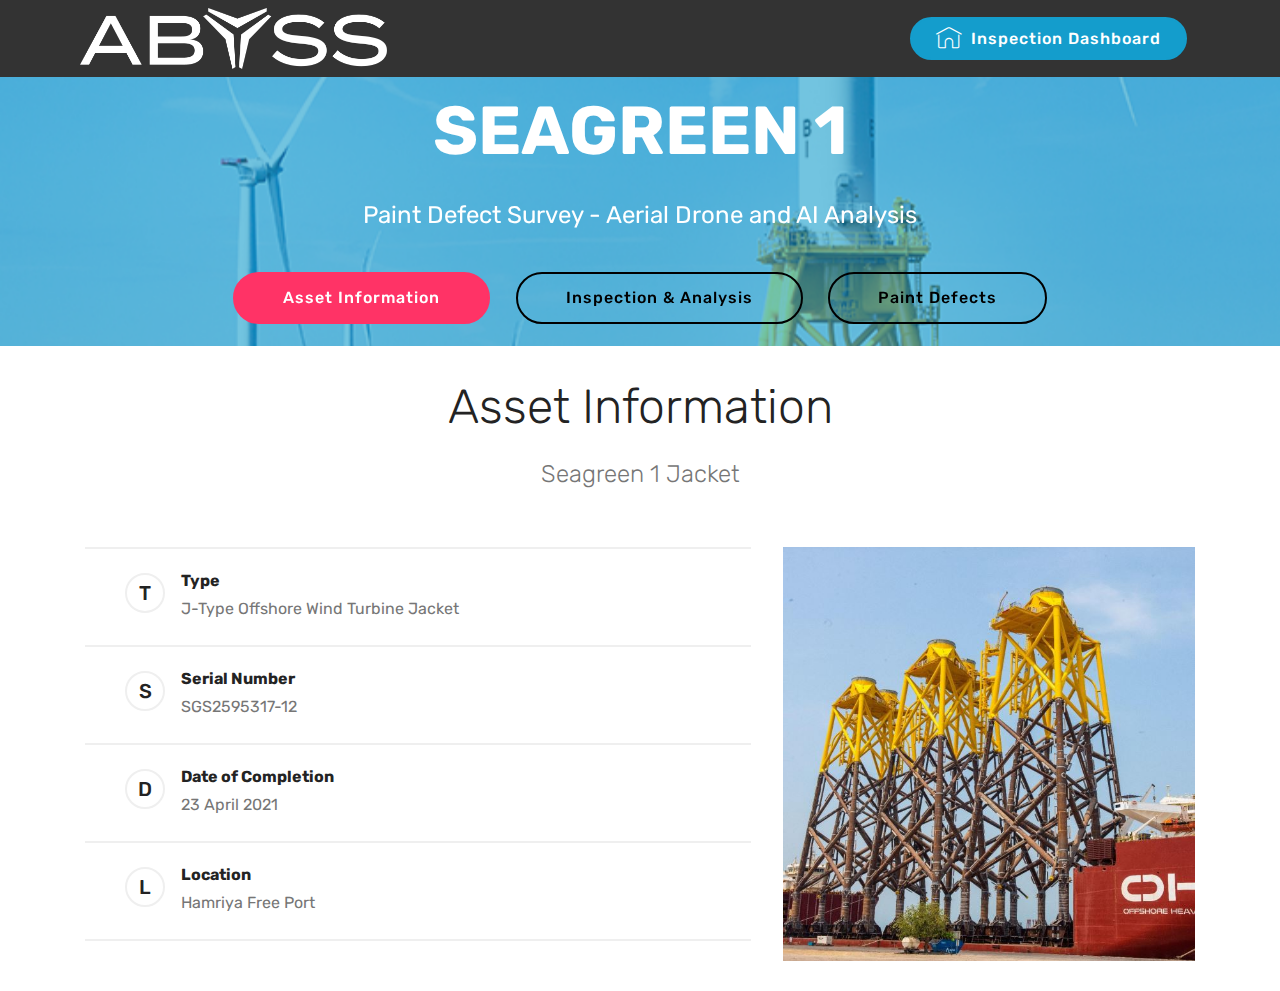
==== page1.html @ cdf5ae10 "Jacket demo v2" ====
<!DOCTYPE html>
<html  >
<head>
  <!-- Site made with Mobirise Website Builder v4.12.4, https://mobirise.com -->
  <meta charset="UTF-8">
  <meta http-equiv="X-UA-Compatible" content="IE=edge">
  <meta name="generator" content="Mobirise v4.12.4, mobirise.com">
  <meta name="viewport" content="width=device-width, initial-scale=1, minimum-scale=1">
  <link rel="shortcut icon" href="assets/images/abyss-logo-small-invert-1.png" type="image/x-icon">
  <meta name="description" content="Website Maker Description">
  
  
  <title>SEAGREEN 1 Asset Information</title>
  <link rel="stylesheet" href="assets/web/assets/mobirise-icons/mobirise-icons.css">
  <link rel="stylesheet" href="assets/bootstrap/css/bootstrap.min.css">
  <link rel="stylesheet" href="assets/bootstrap/css/bootstrap-grid.min.css">
  <link rel="stylesheet" href="assets/bootstrap/css/bootstrap-reboot.min.css">
  <link rel="stylesheet" href="assets/tether/tether.min.css">
  <link rel="stylesheet" href="assets/dropdown/css/style.css">
  <link rel="stylesheet" href="assets/theme/css/style.css">
  <link rel="preload" as="style" href="assets/mobirise/css/mbr-additional.css"><link rel="stylesheet" href="assets/mobirise/css/mbr-additional.css" type="text/css">
  
  
  
</head>
<body>
  <section class="menu cid-s5fEkF3ZSn" once="menu" id="menu1-7">

    

    <nav class="navbar navbar-expand beta-menu navbar-dropdown align-items-center navbar-fixed-top navbar-toggleable-sm">
        <button class="navbar-toggler navbar-toggler-right" type="button" data-toggle="collapse" data-target="#navbarSupportedContent" aria-controls="navbarSupportedContent" aria-expanded="false" aria-label="Toggle navigation">
            <div class="hamburger">
                <span></span>
                <span></span>
                <span></span>
                <span></span>
            </div>
        </button>
        <div class="menu-logo">
            <div class="navbar-brand">
                <span class="navbar-logo">
                    <a href="https://abysssolutions.co">
                         <img src="assets/images/abyss-logo.png" alt="Mobirise" title="" style="height: 3.8rem;">
                    </a>
                </span>
                
            </div>
        </div>
        <div class="collapse navbar-collapse" id="navbarSupportedContent">
            
            <div class="navbar-buttons mbr-section-btn"><a class="btn btn-sm btn-primary display-4" href="index.html#header10-3"><span class="mbri-home mbr-iconfont mbr-iconfont-btn"></span>
                    
                    Inspection Dashboard</a></div>
        </div>
    </nav>
</section>

<section class="engine"><a href="https://mobirise.info/n">free simple site templates</a></section><section class="header1 cid-spYKDRXJM4 mbr-parallax-background" id="header16-4z">

    

    <div class="mbr-overlay" style="opacity: 0.6; background-color: rgb(20, 157, 204);">
    </div>

    <div class="container">
        <div class="row justify-content-md-center">
            <div class="col-md-10 align-center">
                <h1 class="mbr-section-title mbr-bold pb-3 mbr-fonts-style display-1">
                    SEAGREEN 1</h1>
                
                <p class="mbr-text pb-3 mbr-fonts-style display-5">Paint Defect Survey - Aerial Drone and AI Analysis</p>
                <div class="mbr-section-btn"><a class="btn btn-md btn-secondary display-4" href="page1.html">Asset Information</a> <a class="btn btn-md btn-black-outline display-4" href="page2.html">Inspection &amp; Analysis</a> <a class="btn btn-md btn-black-outline display-4" href="page3.html">Paint Defects</a></div>
            </div>
        </div>
    </div>

</section>

<section class="counters4 counters cid-spYkQOEZVC" id="counters4-4p">

    

    

    <div class="container pt-4 mt-2">
        <h2 class="mbr-section-title pb-3 align-center mbr-fonts-style display-2">Asset Information</h2>
        <h3 class="mbr-section-subtitle pb-5 align-center mbr-fonts-style display-5">
            Seagreen 1 Jacket</h3>
        <div class="media-container-row">
            <div class="media-block m-auto" style="width: 40%;">
                <div class="mbr-figure">
                    <img src="assets/images/lamprell114.600070562e643.png" alt="" title="">
                </div>
            </div>
            <div class="cards-block">
                <div class="cards-container">
                    <div class="card px-3 align-left col-12">
                        <div class="panel-item p-4 d-flex align-items-start">
                            <div class="card-img pr-3">
                                <h3 class="img-text d-flex align-items-center justify-content-center">T</h3>
                            </div>
                            <div class="card-text">
                                <h4 class="mbr-content-title mbr-bold mbr-fonts-style display-7">Type</h4>
                                <p class="mbr-content-text mbr-fonts-style display-7">J-Type Offshore Wind Turbine Jacket</p>
                            </div>
                        </div>
                    </div>
                    <div class="card px-3 align-left col-12">
                        <div class="panel-item p-4 d-flex align-items-start">
                            <div class="card-img pr-3">
                                <h3 class="img-text d-flex align-items-center justify-content-center">
                                    S
                                </h3>
                            </div>
                            <div class="card-text">
                                <h4 class="mbr-content-title mbr-bold mbr-fonts-style display-7">Serial Number</h4>
                                <p class="mbr-content-text mbr-fonts-style display-7">
                                    SGS2595317-12</p>
                            </div>
                        </div>
                    </div>
                    <div class="card px-3 align-left col-12">
                        <div class="panel-item p-4 d-flex align-items-start">
                            <div class="card-img pr-3">
                                <h3 class="img-text d-flex align-items-center justify-content-center">
                                    D
                                </h3>
                            </div>
                            <div class="card-text">
                                <h4 class="mbr-content-title mbr-bold mbr-fonts-style display-7">Date of Completion</h4>
                                <p class="mbr-content-text mbr-fonts-style display-7">23 April 2021</p>
                            </div>
                        </div>
                    </div>
                    <div class="card px-3 align-left col-12">
                        <div class="panel-item p-4 d-flex align-items-start">
                            <div class="card-img pr-3">
                                <h3 class="img-text d-flex align-items-center justify-content-center">L</h3>
                            </div>
                            <div class="card-texts">
                                <h4 class="mbr-content-title mbr-bold mbr-fonts-style display-7">
                                    Location</h4>
                                <p class="mbr-content-text mbr-fonts-style display-7">
                                        Hamriya Free Port</p>
                            </div>
                        </div>
                    </div>
                </div>
            </div>
        </div>
    </div>
</section>


  <script src="assets/web/assets/jquery/jquery.min.js"></script>
  <script src="assets/popper/popper.min.js"></script>
  <script src="assets/bootstrap/js/bootstrap.min.js"></script>
  <script src="assets/tether/tether.min.js"></script>
  <script src="assets/dropdown/js/nav-dropdown.js"></script>
  <script src="assets/dropdown/js/navbar-dropdown.js"></script>
  <script src="assets/touchswipe/jquery.touch-swipe.min.js"></script>
  <script src="assets/parallax/jarallax.min.js"></script>
  <script src="assets/viewportchecker/jquery.viewportchecker.js"></script>
  <script src="assets/smoothscroll/smooth-scroll.js"></script>
  <script src="assets/theme/js/script.js"></script>
  
  
</body>
</html>
---- assets/web/assets/mobirise-icons/mobirise-icons.css ----
@font-face {
  font-family: 'MobiriseIcons';
  src:  url('mobirise-icons.eot?spat4u');
  src:  url('mobirise-icons.eot?spat4u#iefix') format('embedded-opentype'),
    url('mobirise-icons.ttf?spat4u') format('truetype'),
    url('mobirise-icons.woff?spat4u') format('woff'),
    url('mobirise-icons.svg?spat4u#MobiriseIcons') format('svg');
  font-weight: normal;
  font-style: normal;
  font-display: swap;
}

[class^="mbri-"], [class*=" mbri-"] {
  /* use !important to prevent issues with browser extensions that change fonts */
  font-family: MobiriseIcons !important;
  speak: none;
  font-style: normal;
  font-weight: normal;
  font-variant: normal;
  text-transform: none;
  line-height: 1;

  /* Better Font Rendering =========== */
  -webkit-font-smoothing: antialiased;
  -moz-osx-font-smoothing: grayscale;
}

.mbri-add-submenu:before {
  content: "\e900";
}
.mbri-alert:before {
  content: "\e901";
}
.mbri-align-center:before {
  content: "\e902";
}
.mbri-align-justify:before {
  content: "\e903";
}
.mbri-align-left:before {
  content: "\e904";
}
.mbri-align-right:before {
  content: "\e905";
}
.mbri-android:before {
  content: "\e906";
}
.mbri-apple:before {
  content: "\e907";
}
.mbri-arrow-down:before {
  content: "\e908";
}
.mbri-arrow-next:before {
  content: "\e909";
}
.mbri-arrow-prev:before {
  content: "\e90a";
}
.mbri-arrow-up:before {
  content: "\e90b";
}
.mbri-bold:before {
  content: "\e90c";
}
.mbri-bookmark:before {
  content: "\e90d";
}
.mbri-bootstrap:before {
  content: "\e90e";
}
.mbri-briefcase:before {
  content: "\e90f";
}
.mbri-browse:before {
  content: "\e910";
}
.mbri-bulleted-list:before {
  content: "\e911";
}
.mbri-calendar:before {
  content: "\e912";
}
.mbri-camera:before {
  content: "\e913";
}
.mbri-cart-add:before {
  content: "\e914";
}
.mbri-cart-full:before {
  content: "\e915";
}
.mbri-cash:before {
  content: "\e916";
}
.mbri-change-style:before {
  content: "\e917";
}
.mbri-chat:before {
  content: "\e918";
}
.mbri-clock:before {
  content: "\e919";
}
.mbri-close:before {
  content: "\e91a";
}
.mbri-cloud:before {
  content: "\e91b";
}
.mbri-code:before {
  content: "\e91c";
}
.mbri-contact-form:before {
  content: "\e91d";
}
.mbri-credit-card:before {
  content: "\e91e";
}
.mbri-cursor-click:before {
  content: "\e91f";
}
.mbri-cust-feedback:before {
  content: "\e920";
}
.mbri-database:before {
  content: "\e921";
}
.mbri-delivery:before {
  content: "\e922";
}
.mbri-desktop:before {
  content: "\e923";
}
.mbri-devices:before {
  content: "\e924";
}
.mbri-down:before {
  content: "\e925";
}
.mbri-download:before {
  content: "\e989";
}
.mbri-drag-n-drop:before {
  content: "\e927";
}
.mbri-drag-n-drop2:before {
  content: "\e928";
}
.mbri-edit:before {
  content: "\e929";
}
.mbri-edit2:before {
  content: "\e92a";
}
.mbri-error:before {
  content: "\e92b";
}
.mbri-extension:before {
  content: "\e92c";
}
.mbri-features:before {
  content: "\e92d";
}
.mbri-file:before {
  content: "\e92e";
}
.mbri-flag:before {
  content: "\e92f";
}
.mbri-folder:before {
  content: "\e930";
}
.mbri-gift:before {
  content: "\e931";
}
.mbri-github:before {
  content: "\e932";
}
.mbri-globe:before {
  content: "\e933";
}
.mbri-globe-2:before {
  content: "\e934";
}
.mbri-growing-chart:before {
  content: "\e935";
}
.mbri-hearth:before {
  content: "\e936";
}
.mbri-help:before {
  content: "\e937";
}
.mbri-home:before {
  content: "\e938";
}
.mbri-hot-cup:before {
  content: "\e939";
}
.mbri-idea:before {
  content: "\e93a";
}
.mbri-image-gallery:before {
  content: "\e93b";
}
.mbri-image-slider:before {
  content: "\e93c";
}
.mbri-info:before {
  content: "\e93d";
}
.mbri-italic:before {
  content: "\e93e";
}
.mbri-key:before {
  content: "\e93f";
}
.mbri-laptop:before {
  content: "\e940";
}
.mbri-layers:before {
  content: "\e941";
}
.mbri-left-right:before {
  content: "\e942";
}
.mbri-left:before {
  content: "\e943";
}
.mbri-letter:before {
  content: "\e944";
}
.mbri-like:before {
  content: "\e945";
}
.mbri-link:before {
  content: "\e946";
}
.mbri-lock:before {
  content: "\e947";
}
.mbri-login:before {
  content: "\e948";
}
.mbri-logout:before {
  content: "\e949";
}
.mbri-magic-stick:before {
  content: "\e94a";
}
.mbri-map-pin:before {
  content: "\e94b";
}
.mbri-menu:before {
  content: "\e94c";
}
.mbri-mobile:before {
  content: "\e94d";
}
.mbri-mobile2:before {
  content: "\e94e";
}
.mbri-mobirise:before {
  content: "\e94f";
}
.mbri-more-horizontal:before {
  content: "\e950";
}
.mbri-more-vertical:before {
  content: "\e951";
}
.mbri-music:before {
  content: "\e952";
}
.mbri-new-file:before {
  content: "\e953";
}
.mbri-numbered-list:before {
  content: "\e954";
}
.mbri-opened-folder:before {
  content: "\e955";
}
.mbri-pages:before {
  content: "\e956";
}
.mbri-paper-plane:before {
  content: "\e957";
}
.mbri-paperclip:before {
  content: "\e958";
}
.mbri-photo:before {
  content: "\e959";
}
.mbri-photos:before {
  content: "\e95a";
}
.mbri-pin:before {
  content: "\e95b";
}
.mbri-play:before {
  content: "\e95c";
}
.mbri-plus:before {
  content: "\e95d";
}
.mbri-preview:before {
  content: "\e95e";
}
.mbri-print:before {
  content: "\e95f";
}
.mbri-protect:before {
  content: "\e960";
}
.mbri-question:before {
  content: "\e961";
}
.mbri-quote-left:before {
  content: "\e962";
}
.mbri-quote-right:before {
  content: "\e963";
}
.mbri-refresh:before {
  content: "\e964";
}
.mbri-responsive:before {
  content: "\e965";
}
.mbri-right:before {
  content: "\e966";
}
.mbri-rocket:before {
  content: "\e967";
}
.mbri-sad-face:before {
  content: "\e968";
}
.mbri-sale:before {
  content: "\e969";
}
.mbri-save:before {
  content: "\e96a";
}
.mbri-search:before {
  content: "\e96b";
}
.mbri-setting:before {
  content: "\e96c";
}
.mbri-setting2:before {
  content: "\e96d";
}
.mbri-setting3:before {
  content: "\e96e";
}
.mbri-share:before {
  content: "\e96f";
}
.mbri-shopping-bag:before {
  content: "\e970";
}
.mbri-shopping-basket:before {
  content: "\e971";
}
.mbri-shopping-cart:before {
  content: "\e972";
}
.mbri-sites:before {
  content: "\e973";
}
.mbri-smile-face:before {
  content: "\e974";
}
.mbri-speed:before {
  content: "\e975";
}
.mbri-star:before {
  content: "\e976";
}
.mbri-success:before {
  content: "\e977";
}
.mbri-sun:before {
  content: "\e978";
}
.mbri-sun2:before {
  content: "\e979";
}
.mbri-tablet:before {
  content: "\e97a";
}
.mbri-tablet-vertical:before {
  content: "\e97b";
}
.mbri-target:before {
  content: "\e97c";
}
.mbri-timer:before {
  content: "\e97d";
}
.mbri-to-ftp:before {
  content: "\e97e";
}
.mbri-to-local-drive:before {
  content: "\e97f";
}
.mbri-touch-swipe:before {
  content: "\e980";
}
.mbri-touch:before {
  content: "\e981";
}
.mbri-trash:before {
  content: "\e982";
}
.mbri-underline:before {
  content: "\e983";
}
.mbri-unlink:before {
  content: "\e984";
}
.mbri-unlock:before {
  content: "\e985";
}
.mbri-up-down:before {
  content: "\e986";
}
.mbri-up:before {
  content: "\e987";
}
.mbri-update:before {
  content: "\e988";
}
.mbri-upload:before {
 content: "\e926"; 
}
.mbri-user:before {
  content: "\e98a";
}
.mbri-user2:before {
  content: "\e98b";
}
.mbri-users:before {
  content: "\e98c";
}
.mbri-video:before {
  content: "\e98d";
}
.mbri-video-play:before {
  content: "\e98e";
}
.mbri-watch:before {
  content: "\e98f";
}
.mbri-website-theme:before {
  content: "\e990";
}
.mbri-wifi:before {
  content: "\e991";
}
.mbri-windows:before {
  content: "\e992";
}
.mbri-zoom-out:before {
  content: "\e993";
}
.mbri-redo:before {
  content: "\e994";
}
.mbri-undo:before {
  content: "\e995";
}
---- assets/dropdown/css/style.css ----
.navbar-dropdown {
  left: 0;
  padding: 0;
  position: absolute;
  right: 0;
  top: 0;
  transition: all 0.45s ease;
  z-index: 1030;
  background: #282828; }
  .navbar-dropdown .navbar-logo {
    margin-right: 0.8rem;
    transition: margin 0.3s ease-in-out;
    vertical-align: middle; }
    .navbar-dropdown .navbar-logo img {
      height: 3.125rem;
      transition: all 0.3s ease-in-out; }
    .navbar-dropdown .navbar-logo.mbr-iconfont {
      font-size: 3.125rem;
      line-height: 3.125rem; }
  .navbar-dropdown .navbar-caption {
    font-weight: 700;
    white-space: normal;
    vertical-align: -4px;
    line-height: 3.125rem !important; }
    .navbar-dropdown .navbar-caption, .navbar-dropdown .navbar-caption:hover {
      color: inherit;
      text-decoration: none; }
  .navbar-dropdown .mbr-iconfont + .navbar-caption {
    vertical-align: -1px; }
  .navbar-dropdown.navbar-fixed-top {
    position: fixed; }
  .navbar-dropdown .navbar-brand span {
    vertical-align: -4px; }
  .navbar-dropdown.bg-color.transparent {
    background: none; }
  .navbar-dropdown.navbar-short .navbar-brand {
    padding: 0.625rem 0; }
    .navbar-dropdown.navbar-short .navbar-brand span {
      vertical-align: -1px; }
  .navbar-dropdown.navbar-short .navbar-caption {
    line-height: 2.375rem !important;
    vertical-align: -2px; }
  .navbar-dropdown.navbar-short .navbar-logo {
    margin-right: 0.5rem; }
    .navbar-dropdown.navbar-short .navbar-logo img {
      height: 2.375rem; }
    .navbar-dropdown.navbar-short .navbar-logo.mbr-iconfont {
      font-size: 2.375rem;
      line-height: 2.375rem; }
  .navbar-dropdown.navbar-short .mbr-table-cell {
    height: 3.625rem; }
  .navbar-dropdown .navbar-close {
    left: 0.6875rem;
    position: fixed;
    top: 0.75rem;
    z-index: 1000; }
  .navbar-dropdown .hamburger-icon {
    content: "";
    display: inline-block;
    vertical-align: middle;
    width: 16px;
    -webkit-box-shadow: 0 -6px 0 1px #282828,0 0 0 1px #282828,0 6px 0 1px #282828;
    -moz-box-shadow: 0 -6px 0 1px #282828,0 0 0 1px #282828,0 6px 0 1px #282828;
    box-shadow: 0 -6px 0 1px #282828,0 0 0 1px #282828,0 6px 0 1px #282828; }

.dropdown-menu .dropdown-toggle[data-toggle="dropdown-submenu"]::after {
  border-bottom: 0.35em solid transparent;
  border-left: 0.35em solid;
  border-right: 0;
  border-top: 0.35em solid transparent;
  margin-left: 0.3rem; }

.dropdown-menu .dropdown-item:focus {
  outline: 0; }

.nav-dropdown {
  font-size: 0.75rem;
  font-weight: 500;
  height: auto !important; }
  .nav-dropdown .nav-btn {
    padding-left: 1rem; }
  .nav-dropdown .link {
    margin: .667em 1.667em;
    font-weight: 500;
    padding: 0;
    transition: color .2s ease-in-out; }
    .nav-dropdown .link.dropdown-toggle {
      margin-right: 2.583em; }
      .nav-dropdown .link.dropdown-toggle::after {
        margin-left: .25rem;
        border-top: 0.35em solid;
        border-right: 0.35em solid transparent;
        border-left: 0.35em solid transparent;
        border-bottom: 0; }
      .nav-dropdown .link.dropdown-toggle[aria-expanded="true"] {
        margin: 0;
        padding: 0.667em 3.263em  0.667em 1.667em; }
  .nav-dropdown .link::after,
  .nav-dropdown .dropdown-item::after {
    color: inherit; }
  .nav-dropdown .btn {
    font-size: 0.75rem;
    font-weight: 700;
    letter-spacing: 0;
    margin-bottom: 0;
    padding-left: 1.25rem;
    padding-right: 1.25rem; }
  .nav-dropdown .dropdown-menu {
    border-radius: 0;
    border: 0;
    left: 0;
    margin: 0;
    padding-bottom: 1.25rem;
    padding-top: 1.25rem;
    position: relative; }
  .nav-dropdown .dropdown-submenu {
    margin-left: 0.125rem;
    top: 0; }
  .nav-dropdown .dropdown-item {
    font-weight: 500;
    line-height: 2;
    padding: 0.3846em 4.615em 0.3846em 1.5385em;
    position: relative;
    transition: color .2s ease-in-out, background-color .2s ease-in-out; }
    .nav-dropdown .dropdown-item::after {
      margin-top: -0.3077em;
      position: absolute;
      right: 1.1538em;
      top: 50%; }
    .nav-dropdown .dropdown-item:focus, .nav-dropdown .dropdown-item:hover {
      background: none; }

@media (max-width: 767px) {
  .nav-dropdown.navbar-toggleable-sm {
    bottom: 0;
    display: none;
    left: 0;
    overflow-x: hidden;
    position: fixed;
    top: 0;
    transform: translateX(-100%);
    -ms-transform: translateX(-100%);
    -webkit-transform: translateX(-100%);
    width: 18.75rem;
    z-index: 999; } }
.nav-dropdown.navbar-toggleable-xl {
  bottom: 0;
  display: none;
  left: 0;
  overflow-x: hidden;
  position: fixed;
  top: 0;
  transform: translateX(-100%);
  -ms-transform: translateX(-100%);
  -webkit-transform: translateX(-100%);
  width: 18.75rem;
  z-index: 999; }

.nav-dropdown-sm {
  display: block !important;
  overflow-x: hidden;
  overflow: auto;
  padding-top: 3.875rem; }
  .nav-dropdown-sm::after {
    content: "";
    display: block;
    height: 3rem;
    width: 100%; }
  .nav-dropdown-sm.collapse.in ~ .navbar-close {
    display: block !important; }
  .nav-dropdown-sm.collapsing, .nav-dropdown-sm.collapse.in {
    transform: translateX(0);
    -ms-transform: translateX(0);
    -webkit-transform: translateX(0);
    transition: all 0.25s ease-out;
    -webkit-transition: all 0.25s ease-out;
    background: #282828; }
  .nav-dropdown-sm.collapsing[aria-expanded="false"] {
    transform: translateX(-100%);
    -ms-transform: translateX(-100%);
    -webkit-transform: translateX(-100%); }
  .nav-dropdown-sm .nav-item {
    display: block;
    margin-left: 0 !important;
    padding-left: 0; }
  .nav-dropdown-sm .link,
  .nav-dropdown-sm .dropdown-item {
    border-top: 1px dotted rgba(255, 255, 255, 0.1);
    font-size: 0.8125rem;
    line-height: 1.6;
    margin: 0 !important;
    padding: 0.875rem 2.4rem 0.875rem 1.5625rem !important;
    position: relative;
    white-space: normal; }
    .nav-dropdown-sm .link:focus, .nav-dropdown-sm .link:hover,
    .nav-dropdown-sm .dropdown-item:focus,
    .nav-dropdown-sm .dropdown-item:hover {
      background: rgba(0, 0, 0, 0.2) !important;
      color: #c0a375; }
  .nav-dropdown-sm .nav-btn {
    position: relative;
    padding: 1.5625rem 1.5625rem 0 1.5625rem; }
    .nav-dropdown-sm .nav-btn::before {
      border-top: 1px dotted rgba(255, 255, 255, 0.1);
      content: "";
      left: 0;
      position: absolute;
      top: 0;
      width: 100%; }
    .nav-dropdown-sm .nav-btn + .nav-btn {
      padding-top: 0.625rem; }
      .nav-dropdown-sm .nav-btn + .nav-btn::before {
        display: none; }
  .nav-dropdown-sm .btn {
    padding: 0.625rem 0; }
  .nav-dropdown-sm .dropdown-toggle[data-toggle="dropdown-submenu"]::after {
    margin-left: .25rem;
    border-top: 0.35em solid;
    border-right: 0.35em solid transparent;
    border-left: 0.35em solid transparent;
    border-bottom: 0; }
  .nav-dropdown-sm .dropdown-toggle[data-toggle="dropdown-submenu"][aria-expanded="true"]::after {
    border-top: 0;
    border-right: 0.35em solid transparent;
    border-left: 0.35em solid transparent;
    border-bottom: 0.35em solid; }
  .nav-dropdown-sm .dropdown-menu {
    margin: 0;
    padding: 0;
    position: relative;
    top: 0;
    left: 0;
    width: 100%;
    border: 0;
    float: none;
    border-radius: 0;
    background: none; }
  .nav-dropdown-sm .dropdown-submenu {
    left: 100%;
    margin-left: 0.125rem;
    margin-top: -1.25rem;
    top: 0; }

.navbar-toggleable-sm .nav-dropdown .dropdown-menu {
  position: absolute; }

.navbar-toggleable-sm .nav-dropdown .dropdown-submenu {
  left: 100%;
  margin-left: 0.125rem;
  margin-top: -1.25rem;
  top: 0; }

.navbar-toggleable-sm.opened .nav-dropdown .dropdown-menu {
  position: relative; }

.navbar-toggleable-sm.opened .nav-dropdown .dropdown-submenu {
  left: 0;
  margin-left: 00rem;
  margin-top: 0rem;
  top: 0; }

.is-builder .nav-dropdown.collapsing {
  transition: none !important; }

/*# sourceMappingURL=style.css.map */
---- assets/theme/css/style.css ----
/*!
 * Mobirise v4 theme (https://mobirise.com/)
 * Copyright 2017 Mobirise
 */
section {
  background-color: #eeeeee;
}

.form-control:focus {
  box-shadow: none;
}

:focus {
  outline: none;
}

body {
  font-style: normal;
  line-height: 1.5;
}

section,
.container,
.container-fluid {
  position: relative;
  word-wrap: break-word;
}

a.mbr-iconfont:hover {
  text-decoration: none;
}

.article .lead p,
.article .lead ul,
.article .lead ol,
.article .lead pre,
.article .lead blockquote {
  margin-bottom: 0;
}

ul,
ol,
pre,
blockquote {
  margin-bottom: 2.3125rem;
}

pre {
  background: #f4f4f4;
  padding: 10px 24px;
  white-space: pre-wrap;
}

.inactive {
  -webkit-user-select: none;
  -moz-user-select: none;
  -ms-user-select: none;
  user-select: none;
  pointer-events: none;
  -webkit-user-drag: none;
  user-drag: none;
}

.mbr-section__comments .row {
  justify-content: center;
  -webkit-justify-content: center;
}

a {
  font-style: normal;
  font-weight: 400;
  cursor: pointer;
}

a, a:hover {
  text-decoration: none;
}

figure {
  margin-bottom: 0;
}

body {
  color: #232323;
}

h1,
h2,
h3,
h4,
h5,
h6,
.h1,
.h2,
.h3,
.h4,
.h5,
.h6,
.display-1,
.display-2,
.display-3,
.display-4 {
  line-height: 1;
  word-break: break-word;
  word-wrap: break-word;
}

.mbr-section-title {
  font-style: normal;
  line-height: 1.2;
}

.mbr-section-subtitle {
  line-height: 1.3;
}

.mbr-text {
  font-style: normal;
  line-height: 1.6;
}

b,
strong {
  font-weight: bold;
}

blockquote {
  padding: 10px 0 10px 20px;
  position: relative;
  border-left: 2px solid;
  border-color: #ff3366;
}

input:-webkit-autofill, input:-webkit-autofill:hover, input:-webkit-autofill:focus, input:-webkit-autofill:active {
  transition-delay: 9999s;
  transition-property: background-color, color;
}

textarea[type='hidden'] {
  display: none;
}

body {
  position: relative;
}

section {
  background-position: 50% 50%;
  background-repeat: no-repeat;
  background-size: cover;
}

section .mbr-background-video,
section .mbr-background-video-preview {
  position: absolute;
  bottom: 0;
  left: 0;
  right: 0;
  top: 0;
}

.hidden {
  visibility: hidden;
}

.mbr-z-index20 {
  z-index: 20;
}

/*! Base colors */
.mbr-white {
  color: #ffffff;
}

.mbr-black {
  color: #000000;
}

.mbr-bg-white {
  background-color: #ffffff;
}

.mbr-bg-black {
  background-color: #000000;
}

/*! Text-aligns */
.align-left {
  text-align: left;
}

.align-center {
  text-align: center;
}

.align-right {
  text-align: right;
}

@media (max-width: 767px) {
  .align-left,
  .align-center,
  .align-right,
  .mbr-section-btn,
  .mbr-section-title {
    text-align: center;
  }
}

/*! Font-weight  */
.mbr-light {
  font-weight: 300;
}

.mbr-regular {
  font-weight: 400;
}

.mbr-semibold {
  font-weight: 500;
}

.mbr-bold {
  font-weight: 700;
}

/*! Media  */
.media-size-item {
  -moz-flex: 1 1 auto;
  -o-flex: 1 1 auto;
  flex: 1 1 auto;
}

.media-content {
  flex-basis: 100%;
}

.media-container-row {
  display: flex;
  flex-direction: row;
  flex-wrap: wrap;
  justify-content: center;
  align-content: center;
  align-items: start;
}

.media-container-row .media-size-item {
  width: 400px;
}

.media-container-column {
  display: flex;
  flex-direction: column;
  flex-wrap: wrap;
  justify-content: center;
  align-content: center;
  align-items: stretch;
}

.media-container-column > * {
  width: 100%;
}

@media (min-width: 992px) {
  .media-container-row {
    flex-wrap: nowrap;
  }
}

figure {
  overflow: hidden;
}

figure[mbr-media-size] {
  transition: width 0.1s;
}

.mbr-figure img,
.mbr-figure iframe {
  display: block;
  width: 100%;
}

.card {
  background-color: transparent;
  border: none;
}

.card-box {
  width: 100%;
}

.card-img {
  text-align: center;
  flex-shrink: 0;
  -webkit-flex-shrink: 0;
}

.media {
  max-width: 100%;
  margin: 0 auto;
}

.mbr-figure {
  -ms-grid-row-align: center;
  align-self: center;
}

.media-container > div {
  max-width: 100%;
}

.mbr-figure img,
.card-img img {
  width: 100%;
}

@media (max-width: 991px) {
  .media-size-item {
    width: auto !important;
  }
  .media {
    width: auto;
  }
  .mbr-figure {
    width: 100% !important;
  }
}

/*! Buttons */
.btn {
  font-weight: 500;
  border-width: 2px;
  font-style: normal;
  letter-spacing: 1px;
  margin: .4rem .8rem;
  white-space: normal;
  transition: all .3s ease-in-out;
  display: inline-flex;
  align-items: center;
  justify-content: center;
  word-break: break-word;
  -webkit-align-items: center;
  -webkit-justify-content: center;
  display: -webkit-inline-flex;
}

.btn-sm {
  font-weight: 500;
  letter-spacing: 1px;
  transition: all .3s ease-in-out;
}

.btn-md {
  font-weight: 500;
  letter-spacing: 1px;
  margin: .4rem .8rem !important;
  transition: all .3s ease-in-out;
}

.btn-lg {
  font-weight: 500;
  letter-spacing: 1px;
  margin: .4rem .8rem !important;
  transition: all .3s ease-in-out;
}

.mbr-section-btn {
  margin-left: -0.25rem;
  margin-right: -0.25rem;
  font-size: 0;
}

nav .mbr-section-btn {
  margin-left: 0rem;
  margin-right: 0rem;
}

.btn-form {
  border-radius: 0;
}

.btn-form:hover {
  cursor: pointer;
}

/*! Btn icon margin */
.btn .mbr-iconfont,
.btn.btn-sm .mbr-iconfont {
  cursor: pointer;
  margin-right: 0.5rem;
}

.btn.btn-md .mbr-iconfont,
.btn.btn-md .mbr-iconfont {
  margin-right: 0.8rem;
}

.mbr-regular {
  font-weight: 400;
}

.mbr-semibold {
  font-weight: 500;
}

.mbr-bold {
  font-weight: 700;
}

[type='submit'] {
  -webkit-appearance: none;
}

/*! Full-screen */
.mbr-fullscreen .mbr-overlay {
  min-height: 100vh;
}

.mbr-fullscreen {
  display: flex;
  display: -moz-flex;
  display: -ms-flex;
  display: -o-flex;
  align-items: center;
  -webkit-align-items: center;
  min-height: 100vh;
  padding-top: 3rem;
  padding-bottom: 3rem;
}

/*! Map */
.map {
  height: 25rem;
  position: relative;
}

.map iframe {
  width: 100%;
  height: 100%;
}

.mbr-overlay {
  background-color: #000;
  bottom: 0;
  left: 0;
  opacity: .5;
  position: absolute;
  right: 0;
  top: 0;
  z-index: 0;
  pointer-events: none;
}

/* Form */
blockquote {
  font-style: italic;
  padding: 10px 0 10px 20px;
  font-size: 1.09rem;
  position: relative;
  border-width: 3px;
}

.form-control {
  background-color: #f5f5f5;
  box-shadow: none;
  color: #565656;
  line-height: 1.43;
  min-height: 3.5em;
  padding: 1.07em .5em;
}

.form-control, .form-control:focus {
  border: 1px solid #e8e8e8;
}

.form-active .form-control:invalid {
  border-color: red;
}

.form-control-label {
  position: relative;
  cursor: pointer;
  margin-bottom: .357em;
  padding: 0;
}

.alert {
  color: #ffffff;
  border-radius: 0;
  border: 0;
  font-size: .875rem;
  line-height: 1.5;
  margin-bottom: 1.875rem;
  padding: 1.25rem;
  position: relative;
}

.alert.alert-form::after {
  background-color: inherit;
  bottom: -7px;
  content: "";
  display: block;
  height: 14px;
  left: 50%;
  margin-left: -7px;
  position: absolute;
  transform: rotate(45deg);
  width: 14px;
  -webkit-transform: rotate(45deg);
}

.form-asterisk {
  font-family: initial;
  position: absolute;
  top: -2px;
  font-weight: normal;
}

/*! Scroll to top arrow */
#scrollToTop a i:before {
  content: '';
  position: absolute;
  height: 40%;
  top: 25%;
  background: #fff;
  width: 2px;
  left: calc(50% - 1px);
}

#scrollToTop a i:after {
  content: '';
  position: absolute;
  display: block;
  border-top: 2px solid #fff;
  border-right: 2px solid #fff;
  width: 40%;
  height: 40%;
  left: 30%;
  bottom: 30%;
  transform: rotate(135deg);
  -webkit-transform: rotate(135deg);
}

.mbr-arrow-up {
  bottom: 25px;
  right: 90px;
  position: fixed;
  text-align: right;
  z-index: 5000;
  color: #ffffff;
  font-size: 32px;
  transform: rotate(180deg);
  -webkit-transform: rotate(180deg);
}

.mbr-arrow-up a {
  background: rgba(0, 0, 0, 0.2);
  border-radius: 3px;
  color: #fff;
  display: inline-block;
  height: 60px;
  width: 60px;
  outline-style: none !important;
  position: relative;
  text-decoration: none;
  transition: all 0.3s ease-in-out;
  cursor: pointer;
  text-align: center;
}

.mbr-arrow-up a:hover {
  background-color: rgba(0, 0, 0, 0.4);
}

.mbr-arrow-up a i {
  line-height: 60px;
}

.mbr-arrow-up-icon {
  display: block;
  color: #fff;
}

.mbr-arrow-up-icon::before {
  content: '\203a';
  display: inline-block;
  font-family: serif;
  font-size: 32px;
  line-height: 1;
  font-style: normal;
  position: relative;
  top: 6px;
  left: -4px;
  -webkit-transform: rotate(-90deg);
  transform: rotate(-90deg);
}

/*! Arrow Down */
.mbr-arrow {
  position: absolute;
  bottom: 45px;
  left: 50%;
  width: 60px;
  height: 60px;
  cursor: pointer;
  background-color: rgba(80, 80, 80, 0.5);
  border-radius: 50%;
  -webkit-transform: translateX(-50%);
  transform: translateX(-50%);
}

.mbr-arrow > a {
  display: inline-block;
  text-decoration: none;
  outline-style: none;
  -webkit-animation: arrowdown 1.7s ease-in-out infinite;
  animation: arrowdown 1.7s ease-in-out infinite;
}

.mbr-arrow > a > i {
  position: absolute;
  top: -2px;
  left: 15px;
  font-size: 2rem;
}

@keyframes arrowdown {
  0% {
    transform: translateY(0px);
    -webkit-transform: translateY(0px);
  }
  50% {
    transform: translateY(-5px);
    -webkit-transform: translateY(-5px);
  }
  100% {
    transform: translateY(0px);
    -webkit-transform: translateY(0px);
  }
}

@-webkit-keyframes arrowdown {
  0% {
    transform: translateY(0px);
    -webkit-transform: translateY(0px);
  }
  50% {
    transform: translateY(-5px);
    -webkit-transform: translateY(-5px);
  }
  100% {
    transform: translateY(0px);
    -webkit-transform: translateY(0px);
  }
}

@media (max-width: 500px) {
  .mbr-arrow-up {
    left: 50%;
    right: auto;
    transform: translateX(-50%) rotate(180deg);
    -webkit-transform: translateX(-50%) rotate(180deg);
  }
}

/*Gradients animation*/
@keyframes gradient-animation {
  from {
    background-position: 0% 100%;
    -webkit-animation-timing-function: ease-in-out;
            animation-timing-function: ease-in-out;
  }
  to {
    background-position: 100% 0%;
    -webkit-animation-timing-function: ease-in-out;
            animation-timing-function: ease-in-out;
  }
}

@-webkit-keyframes gradient-animation {
  from {
    background-position: 0% 100%;
    -webkit-animation-timing-function: ease-in-out;
            animation-timing-function: ease-in-out;
  }
  to {
    background-position: 100% 0%;
    -webkit-animation-timing-function: ease-in-out;
            animation-timing-function: ease-in-out;
  }
}

.bg-gradient {
  background-size: 200% 200%;
  animation: gradient-animation 5s infinite alternate;
  -webkit-animation: gradient-animation 5s infinite alternate;
}

.menu .navbar-brand {
  display: -webkit-flex;
}

.menu .navbar-brand span {
  display: flex;
  display: -webkit-flex;
}

.menu .navbar-brand .navbar-caption-wrap {
  display: -webkit-flex;
}

.menu .navbar-brand .navbar-logo img {
  display: -webkit-flex;
}

@media (min-width: 768px) and (max-width: 1023px) {
  .menu .navbar-toggleable-sm .navbar-nav {
    display: -ms-flexbox;
  }
}

@media (max-width: 1023px) {
  .menu .navbar-collapse {
    max-height: 93.5vh;
  }
  .menu .navbar-collapse.show {
    overflow: auto;
  }
}

@media (min-width: 1024px) {
  .menu .navbar-nav.nav-dropdown {
    display: -webkit-flex;
  }
  .menu .navbar-toggleable-sm .navbar-collapse {
    display: -webkit-flex !important;
  }
  .menu .collapsed .navbar-collapse {
    max-height: 93.5vh;
  }
  .menu .collapsed .navbar-collapse.show {
    overflow: auto;
  }
}

@media (max-width: 767px) {
  .menu .navbar-collapse {
    max-height: 80vh;
  }
}

/* Others*/
.note-check a[data-value=Rubik] {
  font-style: normal;
}

.mbr-arrow a {
  color: #ffffff;
}

@media (max-width: 767px) {
  .mbr-arrow {
    display: none;
  }
}

.navbar {
  display: -webkit-flex;
  -webkit-flex-wrap: wrap;
  -webkit-align-items: center;
  -webkit-justify-content: space-between;
}

.navbar-collapse {
  -webkit-flex-basis: 100%;
  -webkit-flex-grow: 1;
  -webkit-align-items: center;
}

.nav-dropdown .link {
  padding: 0.667em 1.667em !important;
  margin: 0 !important;
}

.nav {
  display: -webkit-flex;
  -webkit-flex-wrap: wrap;
}

.row {
  display: -webkit-flex;
  -webkit-flex-wrap: wrap;
}

.justify-content-center {
  -webkit-justify-content: center;
}

.form-inline {
  display: -webkit-flex;
  -webkit-align-items: center;
}

.card-wrapper {
  -webkit-flex: 1;
}

.carousel-control {
  z-index: 10;
  display: -webkit-flex;
  -webkit-align-items: center;
  -webkit-justify-content: center;
}

.carousel-controls {
  display: -webkit-flex;
}

.media {
  display: -webkit-flex;
}

.form-group:focus {
  outline: none;
}

.jq-selectbox__select {
  padding: 1.07em 0.5em;
  position: absolute;
  top: 0;
  left: 0;
  width: 100%;
}

.jq-selectbox__dropdown {
  position: absolute;
  top: 100%;
  left: 0 !important;
  width: 100% !important;
}

.jq-selectbox__trigger-arrow {
  -webkit-transform: translateY(-50%);
          transform: translateY(-50%);
}

.jq-selectbox li {
  padding: 1.07em 0.5em;
}

input[type='range'] {
  padding-left: 0 !important;
  padding-right: 0 !important;
}

.modal-dialog,
.modal-content {
  height: 100%;
}

.modal-dialog .carousel-inner {
  height: calc(100vh - 1.75rem);
}

@media (max-width: 575px) {
  .modal-dialog .carousel-inner {
    height: calc(100vh - 1rem);
  }
}

.carousel-item {
  text-align: center;
}

.carousel-item img {
  margin: auto;
}

.navbar-toggler {
  align-self: flex-start;
  padding: 0.25rem 0.75rem;
  font-size: 1.25rem;
  line-height: 1;
  background: transparent;
  border: 1px solid transparent;
  border-radius: 0.25rem;
}

.navbar-toggler:focus,
.navbar-toggler:hover {
  text-decoration: none;
}

.navbar-toggler-icon {
  display: inline-block;
  width: 1.5em;
  height: 1.5em;
  vertical-align: middle;
  content: '';
  background: no-repeat center center;
  background-size: 100% 100%;
}

.navbar-toggler-left {
  position: absolute;
  left: 1rem;
}

.navbar-toggler-right {
  position: absolute;
  right: 1rem;
}

@media (max-width: 575px) {
  .navbar-toggleable .navbar-nav .dropdown-menu {
    position: static;
    float: none;
  }
  .navbar-toggleable > .container {
    padding-right: 0;
    padding-left: 0;
  }
}

@media (min-width: 576px) {
  .navbar-toggleable {
    flex-direction: row;
    flex-wrap: nowrap;
    align-items: center;
  }
  .navbar-toggleable .navbar-nav {
    flex-direction: row;
  }
  .navbar-toggleable .navbar-nav .nav-link {
    padding-right: 0.5rem;
    padding-left: 0.5rem;
  }
  .navbar-toggleable > .container {
    display: flex;
    flex-wrap: nowrap;
    align-items: center;
  }
  .navbar-toggleable .navbar-collapse {
    display: flex !important;
    width: 100%;
  }
  .navbar-toggleable .navbar-toggler {
    display: none;
  }
}

@media (max-width: 767px) {
  .navbar-toggleable-sm .navbar-nav .dropdown-menu {
    position: static;
    float: none;
  }
  .navbar-toggleable-sm > .container {
    padding-right: 0;
    padding-left: 0;
  }
}

@media (min-width: 768px) {
  .navbar-toggleable-sm {
    flex-direction: row;
    flex-wrap: nowrap;
    align-items: center;
  }
  .navbar-toggleable-sm .navbar-nav {
    flex-direction: row;
  }
  .navbar-toggleable-sm .navbar-nav .nav-link {
    padding-right: 0.5rem;
    padding-left: 0.5rem;
  }
  .navbar-toggleable-sm > .container {
    display: flex;
    flex-wrap: nowrap;
    align-items: center;
  }
  .navbar-toggleable-sm .navbar-collapse {
    display: none;
    width: 100%;
  }
  .navbar-toggleable-sm .navbar-toggler {
    display: none;
  }
}

@media (max-width: 1023px) {
  .navbar-toggleable-md .navbar-nav .dropdown-menu {
    position: static;
    float: none;
  }
  .navbar-toggleable-md > .container {
    padding-right: 0;
    padding-left: 0;
  }
}

@media (min-width: 1024px) {
  .navbar-toggleable-md {
    flex-direction: row;
    flex-wrap: nowrap;
    align-items: center;
  }
  .navbar-toggleable-md .navbar-nav {
    flex-direction: row;
  }
  .navbar-toggleable-md .navbar-nav .nav-link {
    padding-right: 0.5rem;
    padding-left: 0.5rem;
  }
  .navbar-toggleable-md > .container {
    display: flex;
    flex-wrap: nowrap;
    align-items: center;
  }
  .navbar-toggleable-md .navbar-collapse {
    display: flex !important;
    width: 100%;
  }
  .navbar-toggleable-md .navbar-toggler {
    display: none;
  }
}

@media (max-width: 1199px) {
  .navbar-toggleable-lg .navbar-nav .dropdown-menu {
    position: static;
    float: none;
  }
  .navbar-toggleable-lg > .container {
    padding-right: 0;
    padding-left: 0;
  }
}

@media (min-width: 1200px) {
  .navbar-toggleable-lg {
    flex-direction: row;
    flex-wrap: nowrap;
    align-items: center;
  }
  .navbar-toggleable-lg .navbar-nav {
    flex-direction: row;
  }
  .navbar-toggleable-lg .navbar-nav .nav-link {
    padding-right: 0.5rem;
    padding-left: 0.5rem;
  }
  .navbar-toggleable-lg > .container {
    display: flex;
    flex-wrap: nowrap;
    align-items: center;
  }
  .navbar-toggleable-lg .navbar-collapse {
    display: flex !important;
    width: 100%;
  }
  .navbar-toggleable-lg .navbar-toggler {
    display: none;
  }
}

.navbar-toggleable-xl {
  flex-direction: row;
  flex-wrap: nowrap;
  align-items: center;
}

.navbar-toggleable-xl .navbar-nav .dropdown-menu {
  position: static;
  float: none;
}

.navbar-toggleable-xl > .container {
  padding-right: 0;
  padding-left: 0;
}

.navbar-toggleable-xl .navbar-nav {
  flex-direction: row;
}

.navbar-toggleable-xl .navbar-nav .nav-link {
  padding-right: 0.5rem;
  padding-left: 0.5rem;
}

.navbar-toggleable-xl > .container {
  display: flex;
  flex-wrap: nowrap;
  align-items: center;
}

.navbar-toggleable-xl .navbar-collapse {
  display: flex !important;
  width: 100%;
}

.navbar-toggleable-xl .navbar-toggler {
  display: none;
}

.card-img {
  width: auto;
}

.menu .navbar.collapsed:not(.beta-menu) {
  flex-direction: column;
}

.carousel-item.active,
.carousel-item-next,
.carousel-item-prev {
  display: flex;
}

.note-air-layout .dropup .dropdown-menu,
.note-air-layout .navbar-fixed-bottom .dropdown .dropdown-menu {
  bottom: initial !important;
}

html,
body {
  height: auto;
  min-height: 100vh;
}

.dropup .dropdown-toggle::after {
  display: none;
}
.engine {
	position: absolute;
	text-indent: -2400px;
	text-align: center;
	padding: 0;
	top: 0;
	left: -2400px;
}
---- assets/mobirise/css/mbr-additional.css ----
@import url(https://fonts.googleapis.com/css?family=Rubik:300,300i,400,400i,500,500i,700,700i,900,900i&display=swap);





body {
  font-family: Rubik;
}
.display-1 {
  font-family: 'Rubik', sans-serif;
  font-size: 4.25rem;
  font-display: swap;
}
.display-1 > .mbr-iconfont {
  font-size: 6.8rem;
}
.display-2 {
  font-family: 'Rubik', sans-serif;
  font-size: 3rem;
  font-display: swap;
}
.display-2 > .mbr-iconfont {
  font-size: 4.8rem;
}
.display-4 {
  font-family: 'Rubik', sans-serif;
  font-size: 1rem;
  font-display: swap;
}
.display-4 > .mbr-iconfont {
  font-size: 1.6rem;
}
.display-5 {
  font-family: 'Rubik', sans-serif;
  font-size: 1.5rem;
  font-display: swap;
}
.display-5 > .mbr-iconfont {
  font-size: 2.4rem;
}
.display-7 {
  font-family: 'Rubik', sans-serif;
  font-size: 1rem;
  font-display: swap;
}
.display-7 > .mbr-iconfont {
  font-size: 1.6rem;
}
/* ---- Fluid typography for mobile devices ---- */
/* 1.4 - font scale ratio ( bootstrap == 1.42857 ) */
/* 100vw - current viewport width */
/* (48 - 20)  48 == 48rem == 768px, 20 == 20rem == 320px(minimal supported viewport) */
/* 0.65 - min scale variable, may vary */
@media (max-width: 768px) {
  .display-1 {
    font-size: 3.4rem;
    font-size: calc( 2.1374999999999997rem + (4.25 - 2.1374999999999997) * ((100vw - 20rem) / (48 - 20)));
    line-height: calc( 1.4 * (2.1374999999999997rem + (4.25 - 2.1374999999999997) * ((100vw - 20rem) / (48 - 20))));
  }
  .display-2 {
    font-size: 2.4rem;
    font-size: calc( 1.7rem + (3 - 1.7) * ((100vw - 20rem) / (48 - 20)));
    line-height: calc( 1.4 * (1.7rem + (3 - 1.7) * ((100vw - 20rem) / (48 - 20))));
  }
  .display-4 {
    font-size: 0.8rem;
    font-size: calc( 1rem + (1 - 1) * ((100vw - 20rem) / (48 - 20)));
    line-height: calc( 1.4 * (1rem + (1 - 1) * ((100vw - 20rem) / (48 - 20))));
  }
  .display-5 {
    font-size: 1.2rem;
    font-size: calc( 1.175rem + (1.5 - 1.175) * ((100vw - 20rem) / (48 - 20)));
    line-height: calc( 1.4 * (1.175rem + (1.5 - 1.175) * ((100vw - 20rem) / (48 - 20))));
  }
}
/* Buttons */
.btn {
  padding: 1rem 3rem;
  border-radius: 3px;
}
.btn-sm {
  padding: 0.6rem 1.5rem;
  border-radius: 3px;
}
.btn-md {
  padding: 1rem 3rem;
  border-radius: 3px;
}
.btn-lg {
  padding: 1.2rem 3.2rem;
  border-radius: 3px;
}
.bg-primary {
  background-color: #149dcc !important;
}
.bg-success {
  background-color: #f7ed4a !important;
}
.bg-info {
  background-color: #82786e !important;
}
.bg-warning {
  background-color: #879a9f !important;
}
.bg-danger {
  background-color: #b1a374 !important;
}
.btn-primary,
.btn-primary:active {
  background-color: #149dcc !important;
  border-color: #149dcc !important;
  color: #ffffff !important;
}
.btn-primary:hover,
.btn-primary:focus,
.btn-primary.focus,
.btn-primary.active {
  color: #ffffff !important;
  background-color: #0d6786 !important;
  border-color: #0d6786 !important;
}
.btn-primary.disabled,
.btn-primary:disabled {
  color: #ffffff !important;
  background-color: #0d6786 !important;
  border-color: #0d6786 !important;
}
.btn-secondary,
.btn-secondary:active {
  background-color: #ff3366 !important;
  border-color: #ff3366 !important;
  color: #ffffff !important;
}
.btn-secondary:hover,
.btn-secondary:focus,
.btn-secondary.focus,
.btn-secondary.active {
  color: #ffffff !important;
  background-color: #e50039 !important;
  border-color: #e50039 !important;
}
.btn-secondary.disabled,
.btn-secondary:disabled {
  color: #ffffff !important;
  background-color: #e50039 !important;
  border-color: #e50039 !important;
}
.btn-info,
.btn-info:active {
  background-color: #82786e !important;
  border-color: #82786e !important;
  color: #ffffff !important;
}
.btn-info:hover,
.btn-info:focus,
.btn-info.focus,
.btn-info.active {
  color: #ffffff !important;
  background-color: #59524b !important;
  border-color: #59524b !important;
}
.btn-info.disabled,
.btn-info:disabled {
  color: #ffffff !important;
  background-color: #59524b !important;
  border-color: #59524b !important;
}
.btn-success,
.btn-success:active {
  background-color: #f7ed4a !important;
  border-color: #f7ed4a !important;
  color: #3f3c03 !important;
}
.btn-success:hover,
.btn-success:focus,
.btn-success.focus,
.btn-success.active {
  color: #3f3c03 !important;
  background-color: #eadd0a !important;
  border-color: #eadd0a !important;
}
.btn-success.disabled,
.btn-success:disabled {
  color: #3f3c03 !important;
  background-color: #eadd0a !important;
  border-color: #eadd0a !important;
}
.btn-warning,
.btn-warning:active {
  background-color: #879a9f !important;
  border-color: #879a9f !important;
  color: #ffffff !important;
}
.btn-warning:hover,
.btn-warning:focus,
.btn-warning.focus,
.btn-warning.active {
  color: #ffffff !important;
  background-color: #617479 !important;
  border-color: #617479 !important;
}
.btn-warning.disabled,
.btn-warning:disabled {
  color: #ffffff !important;
  background-color: #617479 !important;
  border-color: #617479 !important;
}
.btn-danger,
.btn-danger:active {
  background-color: #b1a374 !important;
  border-color: #b1a374 !important;
  color: #ffffff !important;
}
.btn-danger:hover,
.btn-danger:focus,
.btn-danger.focus,
.btn-danger.active {
  color: #ffffff !important;
  background-color: #8b7d4e !important;
  border-color: #8b7d4e !important;
}
.btn-danger.disabled,
.btn-danger:disabled {
  color: #ffffff !important;
  background-color: #8b7d4e !important;
  border-color: #8b7d4e !important;
}
.btn-white {
  color: #333333 !important;
}
.btn-white,
.btn-white:active {
  background-color: #ffffff !important;
  border-color: #ffffff !important;
  color: #808080 !important;
}
.btn-white:hover,
.btn-white:focus,
.btn-white.focus,
.btn-white.active {
  color: #808080 !important;
  background-color: #d9d9d9 !important;
  border-color: #d9d9d9 !important;
}
.btn-white.disabled,
.btn-white:disabled {
  color: #808080 !important;
  background-color: #d9d9d9 !important;
  border-color: #d9d9d9 !important;
}
.btn-black,
.btn-black:active {
  background-color: #333333 !important;
  border-color: #333333 !important;
  color: #ffffff !important;
}
.btn-black:hover,
.btn-black:focus,
.btn-black.focus,
.btn-black.active {
  color: #ffffff !important;
  background-color: #0d0d0d !important;
  border-color: #0d0d0d !important;
}
.btn-black.disabled,
.btn-black:disabled {
  color: #ffffff !important;
  background-color: #0d0d0d !important;
  border-color: #0d0d0d !important;
}
.btn-primary-outline,
.btn-primary-outline:active {
  background: none;
  border-color: #0b566f;
  color: #0b566f;
}
.btn-primary-outline:hover,
.btn-primary-outline:focus,
.btn-primary-outline.focus,
.btn-primary-outline.active {
  color: #ffffff;
  background-color: #149dcc;
  border-color: #149dcc;
}
.btn-primary-outline.disabled,
.btn-primary-outline:disabled {
  color: #ffffff !important;
  background-color: #149dcc !important;
  border-color: #149dcc !important;
}
.btn-secondary-outline,
.btn-secondary-outline:active {
  background: none;
  border-color: #cc0033;
  color: #cc0033;
}
.btn-secondary-outline:hover,
.btn-secondary-outline:focus,
.btn-secondary-outline.focus,
.btn-secondary-outline.active {
  color: #ffffff;
  background-color: #ff3366;
  border-color: #ff3366;
}
.btn-secondary-outline.disabled,
.btn-secondary-outline:disabled {
  color: #ffffff !important;
  background-color: #ff3366 !important;
  border-color: #ff3366 !important;
}
.btn-info-outline,
.btn-info-outline:active {
  background: none;
  border-color: #4b453f;
  color: #4b453f;
}
.btn-info-outline:hover,
.btn-info-outline:focus,
.btn-info-outline.focus,
.btn-info-outline.active {
  color: #ffffff;
  background-color: #82786e;
  border-color: #82786e;
}
.btn-info-outline.disabled,
.btn-info-outline:disabled {
  color: #ffffff !important;
  background-color: #82786e !important;
  border-color: #82786e !important;
}
.btn-success-outline,
.btn-success-outline:active {
  background: none;
  border-color: #d2c609;
  color: #d2c609;
}
.btn-success-outline:hover,
.btn-success-outline:focus,
.btn-success-outline.focus,
.btn-success-outline.active {
  color: #3f3c03;
  background-color: #f7ed4a;
  border-color: #f7ed4a;
}
.btn-success-outline.disabled,
.btn-success-outline:disabled {
  color: #3f3c03 !important;
  background-color: #f7ed4a !important;
  border-color: #f7ed4a !important;
}
.btn-warning-outline,
.btn-warning-outline:active {
  background: none;
  border-color: #55666b;
  color: #55666b;
}
.btn-warning-outline:hover,
.btn-warning-outline:focus,
.btn-warning-outline.focus,
.btn-warning-outline.active {
  color: #ffffff;
  background-color: #879a9f;
  border-color: #879a9f;
}
.btn-warning-outline.disabled,
.btn-warning-outline:disabled {
  color: #ffffff !important;
  background-color: #879a9f !important;
  border-color: #879a9f !important;
}
.btn-danger-outline,
.btn-danger-outline:active {
  background: none;
  border-color: #7a6e45;
  color: #7a6e45;
}
.btn-danger-outline:hover,
.btn-danger-outline:focus,
.btn-danger-outline.focus,
.btn-danger-outline.active {
  color: #ffffff;
  background-color: #b1a374;
  border-color: #b1a374;
}
.btn-danger-outline.disabled,
.btn-danger-outline:disabled {
  color: #ffffff !important;
  background-color: #b1a374 !important;
  border-color: #b1a374 !important;
}
.btn-black-outline,
.btn-black-outline:active {
  background: none;
  border-color: #000000;
  color: #000000;
}
.btn-black-outline:hover,
.btn-black-outline:focus,
.btn-black-outline.focus,
.btn-black-outline.active {
  color: #ffffff;
  background-color: #333333;
  border-color: #333333;
}
.btn-black-outline.disabled,
.btn-black-outline:disabled {
  color: #ffffff !important;
  background-color: #333333 !important;
  border-color: #333333 !important;
}
.btn-white-outline,
.btn-white-outline:active,
.btn-white-outline.active {
  background: none;
  border-color: #ffffff;
  color: #ffffff;
}
.btn-white-outline:hover,
.btn-white-outline:focus,
.btn-white-outline.focus {
  color: #333333;
  background-color: #ffffff;
  border-color: #ffffff;
}
.text-primary {
  color: #149dcc !important;
}
.text-secondary {
  color: #ff3366 !important;
}
.text-success {
  color: #f7ed4a !important;
}
.text-info {
  color: #82786e !important;
}
.text-warning {
  color: #879a9f !important;
}
.text-danger {
  color: #b1a374 !important;
}
.text-white {
  color: #ffffff !important;
}
.text-black {
  color: #000000 !important;
}
a.text-primary:hover,
a.text-primary:focus {
  color: #0b566f !important;
}
a.text-secondary:hover,
a.text-secondary:focus {
  color: #cc0033 !important;
}
a.text-success:hover,
a.text-success:focus {
  color: #d2c609 !important;
}
a.text-info:hover,
a.text-info:focus {
  color: #4b453f !important;
}
a.text-warning:hover,
a.text-warning:focus {
  color: #55666b !important;
}
a.text-danger:hover,
a.text-danger:focus {
  color: #7a6e45 !important;
}
a.text-white:hover,
a.text-white:focus {
  color: #b3b3b3 !important;
}
a.text-black:hover,
a.text-black:focus {
  color: #4d4d4d !important;
}
.alert-success {
  background-color: #70c770;
}
.alert-info {
  background-color: #82786e;
}
.alert-warning {
  background-color: #879a9f;
}
.alert-danger {
  background-color: #b1a374;
}
.mbr-section-btn a.btn:not(.btn-form) {
  border-radius: 100px;
}
.mbr-section-btn a.btn:not(.btn-form):hover,
.mbr-section-btn a.btn:not(.btn-form):focus {
  box-shadow: none !important;
}
.mbr-section-btn a.btn:not(.btn-form):hover,
.mbr-section-btn a.btn:not(.btn-form):focus {
  box-shadow: 0 10px 40px 0 rgba(0, 0, 0, 0.2) !important;
  -webkit-box-shadow: 0 10px 40px 0 rgba(0, 0, 0, 0.2) !important;
}
.mbr-gallery-filter li a {
  border-radius: 100px !important;
}
.mbr-gallery-filter li.active .btn {
  background-color: #149dcc;
  border-color: #149dcc;
  color: #ffffff;
}
.mbr-gallery-filter li.active .btn:focus {
  box-shadow: none;
}
.nav-tabs .nav-link {
  border-radius: 100px !important;
}
a,
a:hover {
  color: #149dcc;
}
.mbr-plan-header.bg-primary .mbr-plan-subtitle,
.mbr-plan-header.bg-primary .mbr-plan-price-desc {
  color: #b4e6f8;
}
.mbr-plan-header.bg-success .mbr-plan-subtitle,
.mbr-plan-header.bg-success .mbr-plan-price-desc {
  color: #ffffff;
}
.mbr-plan-header.bg-info .mbr-plan-subtitle,
.mbr-plan-header.bg-info .mbr-plan-price-desc {
  color: #beb8b2;
}
.mbr-plan-header.bg-warning .mbr-plan-subtitle,
.mbr-plan-header.bg-warning .mbr-plan-price-desc {
  color: #ced6d8;
}
.mbr-plan-header.bg-danger .mbr-plan-subtitle,
.mbr-plan-header.bg-danger .mbr-plan-price-desc {
  color: #dfd9c6;
}
/* Scroll to top button*/
.scrollToTop_wraper {
  display: none;
}
.form-control {
  font-family: 'Rubik', sans-serif;
  font-size: 1rem;
  font-display: swap;
}
.form-control > .mbr-iconfont {
  font-size: 1.6rem;
}
blockquote {
  border-color: #149dcc;
}
/* Forms */
.mbr-form .btn {
  margin: .4rem 0;
}
.mbr-form .input-group-btn a.btn {
  border-radius: 100px !important;
}
.mbr-form .input-group-btn a.btn:hover {
  box-shadow: 0 10px 40px 0 rgba(0, 0, 0, 0.2);
}
.mbr-form .input-group-btn button[type="submit"] {
  border-radius: 100px !important;
  padding: 1rem 3rem;
}
.mbr-form .input-group-btn button[type="submit"]:hover {
  box-shadow: 0 10px 40px 0 rgba(0, 0, 0, 0.2);
}
.form2 .form-control {
  border-top-left-radius: 100px;
  border-bottom-left-radius: 100px;
}
.form2 .input-group-btn a.btn {
  border-top-left-radius: 0 !important;
  border-bottom-left-radius: 0 !important;
}
.form2 .input-group-btn button[type="submit"] {
  border-top-left-radius: 0 !important;
  border-bottom-left-radius: 0 !important;
}
.form3 input[type="email"] {
  border-radius: 100px !important;
}
@media (max-width: 349px) {
  .form2 input[type="email"] {
    border-radius: 100px !important;
  }
  .form2 .input-group-btn a.btn {
    border-radius: 100px !important;
  }
  .form2 .input-group-btn button[type="submit"] {
    border-radius: 100px !important;
  }
}
@media (max-width: 767px) {
  .btn {
    font-size: .75rem !important;
  }
  .btn .mbr-iconfont {
    font-size: 1rem !important;
  }
}
/* Footer */
.mbr-footer-content li::before,
.mbr-footer .mbr-contacts li::before {
  background: #149dcc;
}
.mbr-footer-content li a:hover,
.mbr-footer .mbr-contacts li a:hover {
  color: #149dcc;
}
.footer3 input[type="email"],
.footer4 input[type="email"] {
  border-radius: 100px !important;
}
.footer3 .input-group-btn a.btn,
.footer4 .input-group-btn a.btn {
  border-radius: 100px !important;
}
.footer3 .input-group-btn button[type="submit"],
.footer4 .input-group-btn button[type="submit"] {
  border-radius: 100px !important;
}
/* Headers*/
.header13 .form-inline input[type="email"],
.header14 .form-inline input[type="email"] {
  border-radius: 100px;
}
.header13 .form-inline input[type="text"],
.header14 .form-inline input[type="text"] {
  border-radius: 100px;
}
.header13 .form-inline input[type="tel"],
.header14 .form-inline input[type="tel"] {
  border-radius: 100px;
}
.header13 .form-inline a.btn,
.header14 .form-inline a.btn {
  border-radius: 100px;
}
.header13 .form-inline button,
.header14 .form-inline button {
  border-radius: 100px !important;
}
@media screen and (-ms-high-contrast: active), (-ms-high-contrast: none) {
  .card-wrapper {
    flex: auto !important;
  }
}
.jq-selectbox li:hover,
.jq-selectbox li.selected {
  background-color: #149dcc;
  color: #ffffff;
}
.jq-selectbox .jq-selectbox__trigger-arrow,
.jq-number__spin.minus:after,
.jq-number__spin.plus:after {
  transition: 0.4s;
  border-top-color: currentColor;
  border-bottom-color: currentColor;
}
.jq-selectbox:hover .jq-selectbox__trigger-arrow,
.jq-number__spin.minus:hover:after,
.jq-number__spin.plus:hover:after {
  border-top-color: #149dcc;
  border-bottom-color: #149dcc;
}
.xdsoft_datetimepicker .xdsoft_calendar td.xdsoft_default,
.xdsoft_datetimepicker .xdsoft_calendar td.xdsoft_current,
.xdsoft_datetimepicker .xdsoft_timepicker .xdsoft_time_box > div > div.xdsoft_current {
  color: #ffffff !important;
  background-color: #149dcc !important;
  box-shadow: none !important;
}
.xdsoft_datetimepicker .xdsoft_calendar td:hover,
.xdsoft_datetimepicker .xdsoft_timepicker .xdsoft_time_box > div > div:hover {
  color: #ffffff !important;
  background: #ff3366 !important;
  box-shadow: none !important;
}
.lazy-bg {
  background-image: none !important;
}
.lazy-placeholder:not(section),
.lazy-none {
  display: block;
  position: relative;
  padding-bottom: 56.25%;
}
iframe.lazy-placeholder,
.lazy-placeholder:after {
  content: '';
  position: absolute;
  width: 100px;
  height: 100px;
  background: transparent no-repeat center;
  background-size: contain;
  top: 50%;
  left: 50%;
  transform: translateX(-50%) translateY(-50%);
  background-image: url("data:image/svg+xml;charset=UTF-8,%3csvg width='32' height='32' viewBox='0 0 64 64' xmlns='http://www.w3.org/2000/svg' stroke='%23149dcc' %3e%3cg fill='none' fill-rule='evenodd'%3e%3cg transform='translate(16 16)' stroke-width='2'%3e%3ccircle stroke-opacity='.5' cx='16' cy='16' r='16'/%3e%3cpath d='M32 16c0-9.94-8.06-16-16-16'%3e%3canimateTransform attributeName='transform' type='rotate' from='0 16 16' to='360 16 16' dur='1s' repeatCount='indefinite'/%3e%3c/path%3e%3c/g%3e%3c/g%3e%3c/svg%3e");
}
section.lazy-placeholder:after {
  opacity: 0.3;
}
.cid-s5fEkF3ZSn .navbar {
  padding: .5rem 0;
  background: #333333;
  transition: none;
  min-height: 77px;
}
.cid-s5fEkF3ZSn .navbar-dropdown.bg-color.transparent.opened {
  background: #333333;
}
.cid-s5fEkF3ZSn a {
  font-style: normal;
}
.cid-s5fEkF3ZSn .nav-item span {
  padding-right: 0.4em;
  line-height: 0.5em;
  vertical-align: text-bottom;
  position: relative;
  text-decoration: none;
}
.cid-s5fEkF3ZSn .nav-item a {
  display: -webkit-flex;
  align-items: center;
  justify-content: center;
  padding: 0.7rem 0 !important;
  margin: 0rem .65rem !important;
  -webkit-align-items: center;
  -webkit-justify-content: center;
}
.cid-s5fEkF3ZSn .nav-item:focus,
.cid-s5fEkF3ZSn .nav-link:focus {
  outline: none;
}
.cid-s5fEkF3ZSn .btn {
  padding: 0.4rem 1.5rem;
  display: -webkit-inline-flex;
  align-items: center;
  -webkit-align-items: center;
}
.cid-s5fEkF3ZSn .btn .mbr-iconfont {
  font-size: 1.6rem;
}
.cid-s5fEkF3ZSn .menu-logo {
  margin-right: auto;
}
.cid-s5fEkF3ZSn .menu-logo .navbar-brand {
  display: flex;
  margin-left: 5rem;
  padding: 0;
  transition: padding .2s;
  min-height: 3.8rem;
  -webkit-align-items: center;
  align-items: center;
}
.cid-s5fEkF3ZSn .menu-logo .navbar-brand .navbar-caption-wrap {
  display: flex;
  -webkit-align-items: center;
  align-items: center;
  word-break: break-word;
  min-width: 7rem;
  margin: .3rem 0;
}
.cid-s5fEkF3ZSn .menu-logo .navbar-brand .navbar-caption-wrap .navbar-caption {
  line-height: 1.2rem !important;
  padding-right: 2rem;
}
.cid-s5fEkF3ZSn .menu-logo .navbar-brand .navbar-logo {
  font-size: 4rem;
  transition: font-size 0.25s;
}
.cid-s5fEkF3ZSn .menu-logo .navbar-brand .navbar-logo img {
  display: flex;
}
.cid-s5fEkF3ZSn .menu-logo .navbar-brand .navbar-logo .mbr-iconfont {
  transition: font-size 0.25s;
}
.cid-s5fEkF3ZSn .menu-logo .navbar-brand .navbar-logo a {
  display: inline-flex;
}
.cid-s5fEkF3ZSn .navbar-toggleable-sm .navbar-collapse {
  justify-content: flex-end;
  -webkit-justify-content: flex-end;
  padding-right: 5rem;
  width: auto;
}
.cid-s5fEkF3ZSn .navbar-toggleable-sm .navbar-collapse .navbar-nav {
  flex-wrap: wrap;
  -webkit-flex-wrap: wrap;
  padding-left: 0;
}
.cid-s5fEkF3ZSn .navbar-toggleable-sm .navbar-collapse .navbar-nav .nav-item {
  -webkit-align-self: center;
  align-self: center;
}
.cid-s5fEkF3ZSn .navbar-toggleable-sm .navbar-collapse .navbar-buttons {
  padding-left: 0;
  padding-bottom: 0;
}
.cid-s5fEkF3ZSn .dropdown .dropdown-menu {
  background: #333333;
  visibility: hidden;
  display: block;
  position: absolute;
  min-width: 5rem;
  padding-top: 1.4rem;
  padding-bottom: 1.4rem;
  text-align: left;
}
.cid-s5fEkF3ZSn .dropdown .dropdown-menu .dropdown-item {
  width: auto;
  padding: 0.235em 1.5385em 0.235em 1.5385em !important;
}
.cid-s5fEkF3ZSn .dropdown .dropdown-menu .dropdown-item::after {
  right: 0.5rem;
}
.cid-s5fEkF3ZSn .dropdown .dropdown-menu .dropdown-submenu {
  margin: 0;
}
.cid-s5fEkF3ZSn .dropdown.open > .dropdown-menu {
  visibility: visible;
}
.cid-s5fEkF3ZSn .navbar-toggleable-sm.opened:after {
  position: absolute;
  width: 100vw;
  height: 100vh;
  content: '';
  background-color: rgba(0, 0, 0, 0.1);
  left: 0;
  bottom: 0;
  transform: translateY(100%);
  -webkit-transform: translateY(100%);
  z-index: 1000;
}
.cid-s5fEkF3ZSn .navbar.navbar-short {
  min-height: 60px;
  transition: all .2s;
}
.cid-s5fEkF3ZSn .navbar.navbar-short .navbar-toggler-right {
  top: 20px;
}
.cid-s5fEkF3ZSn .navbar.navbar-short .navbar-logo a {
  font-size: 2.5rem !important;
  line-height: 2.5rem;
  transition: font-size 0.25s;
}
.cid-s5fEkF3ZSn .navbar.navbar-short .navbar-logo a .mbr-iconfont {
  font-size: 2.5rem !important;
}
.cid-s5fEkF3ZSn .navbar.navbar-short .navbar-logo a img {
  height: 3rem !important;
}
.cid-s5fEkF3ZSn .navbar.navbar-short .navbar-brand {
  min-height: 3rem;
}
.cid-s5fEkF3ZSn button.navbar-toggler {
  width: 31px;
  height: 18px;
  cursor: pointer;
  transition: all .2s;
  top: 1.5rem;
  right: 1rem;
}
.cid-s5fEkF3ZSn button.navbar-toggler:focus {
  outline: none;
}
.cid-s5fEkF3ZSn button.navbar-toggler .hamburger span {
  position: absolute;
  right: 0;
  width: 30px;
  height: 2px;
  border-right: 5px;
  background-color: #ffffff;
}
.cid-s5fEkF3ZSn button.navbar-toggler .hamburger span:nth-child(1) {
  top: 0;
  transition: all .2s;
}
.cid-s5fEkF3ZSn button.navbar-toggler .hamburger span:nth-child(2) {
  top: 8px;
  transition: all .15s;
}
.cid-s5fEkF3ZSn button.navbar-toggler .hamburger span:nth-child(3) {
  top: 8px;
  transition: all .15s;
}
.cid-s5fEkF3ZSn button.navbar-toggler .hamburger span:nth-child(4) {
  top: 16px;
  transition: all .2s;
}
.cid-s5fEkF3ZSn nav.opened .hamburger span:nth-child(1) {
  top: 8px;
  width: 0;
  opacity: 0;
  right: 50%;
  transition: all .2s;
}
.cid-s5fEkF3ZSn nav.opened .hamburger span:nth-child(2) {
  -webkit-transform: rotate(45deg);
  transform: rotate(45deg);
  transition: all .25s;
}
.cid-s5fEkF3ZSn nav.opened .hamburger span:nth-child(3) {
  -webkit-transform: rotate(-45deg);
  transform: rotate(-45deg);
  transition: all .25s;
}
.cid-s5fEkF3ZSn nav.opened .hamburger span:nth-child(4) {
  top: 8px;
  width: 0;
  opacity: 0;
  right: 50%;
  transition: all .2s;
}
.cid-s5fEkF3ZSn .collapsed.navbar-expand {
  flex-direction: column;
  -webkit-flex-direction: column;
}
.cid-s5fEkF3ZSn .collapsed .btn {
  display: -webkit-flex;
}
.cid-s5fEkF3ZSn .collapsed .navbar-collapse {
  display: none !important;
  padding-right: 0 !important;
}
.cid-s5fEkF3ZSn .collapsed .navbar-collapse.collapsing,
.cid-s5fEkF3ZSn .collapsed .navbar-collapse.show {
  display: block !important;
}
.cid-s5fEkF3ZSn .collapsed .navbar-collapse.collapsing .navbar-nav,
.cid-s5fEkF3ZSn .collapsed .navbar-collapse.show .navbar-nav {
  display: block;
  text-align: center;
}
.cid-s5fEkF3ZSn .collapsed .navbar-collapse.collapsing .navbar-nav .nav-item,
.cid-s5fEkF3ZSn .collapsed .navbar-collapse.show .navbar-nav .nav-item {
  clear: both;
}
.cid-s5fEkF3ZSn .collapsed .navbar-collapse.collapsing .navbar-buttons,
.cid-s5fEkF3ZSn .collapsed .navbar-collapse.show .navbar-buttons {
  text-align: center;
}
.cid-s5fEkF3ZSn .collapsed .navbar-collapse.collapsing .navbar-buttons:last-child,
.cid-s5fEkF3ZSn .collapsed .navbar-collapse.show .navbar-buttons:last-child {
  margin-bottom: 1rem;
}
@media (min-width: 1024px) {
  .cid-s5fEkF3ZSn .collapsed:not(.navbar-short) .navbar-collapse {
    max-height: calc(98.5vh - 3.8rem);
  }
}
.cid-s5fEkF3ZSn .collapsed button.navbar-toggler {
  display: block;
}
.cid-s5fEkF3ZSn .collapsed .navbar-brand {
  margin-left: 1rem !important;
}
.cid-s5fEkF3ZSn .collapsed .navbar-toggleable-sm {
  flex-direction: column;
  -webkit-flex-direction: column;
}
.cid-s5fEkF3ZSn .collapsed .dropdown .dropdown-menu {
  width: 100%;
  text-align: center;
  position: relative;
  opacity: 0;
  overflow: hidden;
  display: block;
  height: 0;
  visibility: hidden;
  padding: 0;
  transition-duration: .5s;
  transition-property: opacity,padding,height;
}
.cid-s5fEkF3ZSn .collapsed .dropdown.open > .dropdown-menu {
  position: relative;
  opacity: 1;
  height: auto;
  padding: 1.4rem 0;
  visibility: visible;
}
.cid-s5fEkF3ZSn .collapsed .dropdown .dropdown-submenu {
  left: 0;
  text-align: center;
  width: 100%;
}
.cid-s5fEkF3ZSn .collapsed .dropdown .dropdown-toggle[data-toggle="dropdown-submenu"]::after {
  margin-top: 0;
  position: inherit;
  right: 0;
  top: 50%;
  display: inline-block;
  width: 0;
  height: 0;
  margin-left: .3em;
  vertical-align: middle;
  content: "";
  border-top: .30em solid;
  border-right: .30em solid transparent;
  border-left: .30em solid transparent;
}
@media (max-width: 1023px) {
  .cid-s5fEkF3ZSn .navbar-expand {
    flex-direction: column;
    -webkit-flex-direction: column;
  }
  .cid-s5fEkF3ZSn img {
    height: 3.8rem !important;
  }
  .cid-s5fEkF3ZSn .btn {
    display: -webkit-flex;
  }
  .cid-s5fEkF3ZSn button.navbar-toggler {
    display: block;
  }
  .cid-s5fEkF3ZSn .navbar-brand {
    margin-left: 1rem !important;
  }
  .cid-s5fEkF3ZSn .navbar-toggleable-sm {
    flex-direction: column;
    -webkit-flex-direction: column;
  }
  .cid-s5fEkF3ZSn .navbar-collapse {
    display: none !important;
    padding-right: 0 !important;
  }
  .cid-s5fEkF3ZSn .navbar-collapse.collapsing,
  .cid-s5fEkF3ZSn .navbar-collapse.show {
    display: block !important;
  }
  .cid-s5fEkF3ZSn .navbar-collapse.collapsing .navbar-nav,
  .cid-s5fEkF3ZSn .navbar-collapse.show .navbar-nav {
    display: block;
    text-align: center;
  }
  .cid-s5fEkF3ZSn .navbar-collapse.collapsing .navbar-nav .nav-item,
  .cid-s5fEkF3ZSn .navbar-collapse.show .navbar-nav .nav-item {
    clear: both;
  }
  .cid-s5fEkF3ZSn .navbar-collapse.collapsing .navbar-buttons,
  .cid-s5fEkF3ZSn .navbar-collapse.show .navbar-buttons {
    text-align: center;
  }
  .cid-s5fEkF3ZSn .navbar-collapse.collapsing .navbar-buttons:last-child,
  .cid-s5fEkF3ZSn .navbar-collapse.show .navbar-buttons:last-child {
    margin-bottom: 1rem;
  }
  .cid-s5fEkF3ZSn .dropdown .dropdown-menu {
    width: 100%;
    text-align: center;
    position: relative;
    opacity: 0;
    overflow: hidden;
    display: block;
    height: 0;
    visibility: hidden;
    padding: 0;
    transition-duration: .5s;
    transition-property: opacity,padding,height;
  }
  .cid-s5fEkF3ZSn .dropdown.open > .dropdown-menu {
    position: relative;
    opacity: 1;
    height: auto;
    padding: 1.4rem 0;
    visibility: visible;
  }
  .cid-s5fEkF3ZSn .dropdown .dropdown-submenu {
    left: 0;
    text-align: center;
    width: 100%;
  }
  .cid-s5fEkF3ZSn .dropdown .dropdown-toggle[data-toggle="dropdown-submenu"]::after {
    margin-top: 0;
    position: inherit;
    right: 0;
    top: 50%;
    display: inline-block;
    width: 0;
    height: 0;
    margin-left: .3em;
    vertical-align: middle;
    content: "";
    border-top: .30em solid;
    border-right: .30em solid transparent;
    border-left: .30em solid transparent;
  }
}
@media (min-width: 767px) {
  .cid-s5fEkF3ZSn .menu-logo {
    flex-shrink: 0;
    -webkit-flex-shrink: 0;
  }
}
.cid-s5fEkF3ZSn .navbar-collapse {
  flex-basis: auto;
  -webkit-flex-basis: auto;
}
.cid-s5fEkF3ZSn .nav-link:hover,
.cid-s5fEkF3ZSn .dropdown-item:hover {
  color: #c1c1c1 !important;
}
.cid-s5fOhSGpBV {
  background-image: url("../../../assets/images/wind-farm.jpg");
}
.cid-s5fOhSGpBV .mbr-section-subtitle {
  letter-spacing: .2rem;
}
.cid-s5fOhSGpBV .media-container-column {
  background-color: #4f4943;
}
@media (max-width: 767px) {
  .cid-s5fOhSGpBV .media-container-column {
    padding: 1rem !important;
  }
}
.cid-s5g1MtlK3s {
  padding-top: 90px;
  padding-bottom: 90px;
  background-color: #efefef;
}
.cid-s5g1MtlK3s .card-box {
  padding: 0 2rem;
}
.cid-s5g1MtlK3s .mbr-section-btn {
  padding-top: 1rem;
}
.cid-s5g1MtlK3s .mbr-section-btn a {
  margin-top: 1rem;
  margin-bottom: 0;
}
.cid-s5g1MtlK3s h4 {
  font-weight: 500;
  margin-bottom: 0;
  text-align: left;
  padding-top: 2rem;
}
.cid-s5g1MtlK3s p {
  margin-bottom: 0;
  text-align: left;
  padding-top: 1.5rem;
}
.cid-s5g1MtlK3s .mbr-text {
  color: #767676;
}
.cid-s5g1MtlK3s .card-wrapper {
  height: 100%;
  padding-bottom: 2rem;
  background: #ffffff;
  box-shadow: 0px 0px 0px 0px rgba(0, 0, 0, 0);
  transition: box-shadow 0.3s;
}
.cid-s5g1MtlK3s .card-wrapper:hover {
  box-shadow: 0px 0px 30px 0px rgba(0, 0, 0, 0.05);
  transition: box-shadow 0.3s;
}
.cid-s5fEkF3ZSn .navbar {
  padding: .5rem 0;
  background: #333333;
  transition: none;
  min-height: 77px;
}
.cid-s5fEkF3ZSn .navbar-dropdown.bg-color.transparent.opened {
  background: #333333;
}
.cid-s5fEkF3ZSn a {
  font-style: normal;
}
.cid-s5fEkF3ZSn .nav-item span {
  padding-right: 0.4em;
  line-height: 0.5em;
  vertical-align: text-bottom;
  position: relative;
  text-decoration: none;
}
.cid-s5fEkF3ZSn .nav-item a {
  display: -webkit-flex;
  align-items: center;
  justify-content: center;
  padding: 0.7rem 0 !important;
  margin: 0rem .65rem !important;
  -webkit-align-items: center;
  -webkit-justify-content: center;
}
.cid-s5fEkF3ZSn .nav-item:focus,
.cid-s5fEkF3ZSn .nav-link:focus {
  outline: none;
}
.cid-s5fEkF3ZSn .btn {
  padding: 0.4rem 1.5rem;
  display: -webkit-inline-flex;
  align-items: center;
  -webkit-align-items: center;
}
.cid-s5fEkF3ZSn .btn .mbr-iconfont {
  font-size: 1.6rem;
}
.cid-s5fEkF3ZSn .menu-logo {
  margin-right: auto;
}
.cid-s5fEkF3ZSn .menu-logo .navbar-brand {
  display: flex;
  margin-left: 5rem;
  padding: 0;
  transition: padding .2s;
  min-height: 3.8rem;
  -webkit-align-items: center;
  align-items: center;
}
.cid-s5fEkF3ZSn .menu-logo .navbar-brand .navbar-caption-wrap {
  display: flex;
  -webkit-align-items: center;
  align-items: center;
  word-break: break-word;
  min-width: 7rem;
  margin: .3rem 0;
}
.cid-s5fEkF3ZSn .menu-logo .navbar-brand .navbar-caption-wrap .navbar-caption {
  line-height: 1.2rem !important;
  padding-right: 2rem;
}
.cid-s5fEkF3ZSn .menu-logo .navbar-brand .navbar-logo {
  font-size: 4rem;
  transition: font-size 0.25s;
}
.cid-s5fEkF3ZSn .menu-logo .navbar-brand .navbar-logo img {
  display: flex;
}
.cid-s5fEkF3ZSn .menu-logo .navbar-brand .navbar-logo .mbr-iconfont {
  transition: font-size 0.25s;
}
.cid-s5fEkF3ZSn .menu-logo .navbar-brand .navbar-logo a {
  display: inline-flex;
}
.cid-s5fEkF3ZSn .navbar-toggleable-sm .navbar-collapse {
  justify-content: flex-end;
  -webkit-justify-content: flex-end;
  padding-right: 5rem;
  width: auto;
}
.cid-s5fEkF3ZSn .navbar-toggleable-sm .navbar-collapse .navbar-nav {
  flex-wrap: wrap;
  -webkit-flex-wrap: wrap;
  padding-left: 0;
}
.cid-s5fEkF3ZSn .navbar-toggleable-sm .navbar-collapse .navbar-nav .nav-item {
  -webkit-align-self: center;
  align-self: center;
}
.cid-s5fEkF3ZSn .navbar-toggleable-sm .navbar-collapse .navbar-buttons {
  padding-left: 0;
  padding-bottom: 0;
}
.cid-s5fEkF3ZSn .dropdown .dropdown-menu {
  background: #333333;
  visibility: hidden;
  display: block;
  position: absolute;
  min-width: 5rem;
  padding-top: 1.4rem;
  padding-bottom: 1.4rem;
  text-align: left;
}
.cid-s5fEkF3ZSn .dropdown .dropdown-menu .dropdown-item {
  width: auto;
  padding: 0.235em 1.5385em 0.235em 1.5385em !important;
}
.cid-s5fEkF3ZSn .dropdown .dropdown-menu .dropdown-item::after {
  right: 0.5rem;
}
.cid-s5fEkF3ZSn .dropdown .dropdown-menu .dropdown-submenu {
  margin: 0;
}
.cid-s5fEkF3ZSn .dropdown.open > .dropdown-menu {
  visibility: visible;
}
.cid-s5fEkF3ZSn .navbar-toggleable-sm.opened:after {
  position: absolute;
  width: 100vw;
  height: 100vh;
  content: '';
  background-color: rgba(0, 0, 0, 0.1);
  left: 0;
  bottom: 0;
  transform: translateY(100%);
  -webkit-transform: translateY(100%);
  z-index: 1000;
}
.cid-s5fEkF3ZSn .navbar.navbar-short {
  min-height: 60px;
  transition: all .2s;
}
.cid-s5fEkF3ZSn .navbar.navbar-short .navbar-toggler-right {
  top: 20px;
}
.cid-s5fEkF3ZSn .navbar.navbar-short .navbar-logo a {
  font-size: 2.5rem !important;
  line-height: 2.5rem;
  transition: font-size 0.25s;
}
.cid-s5fEkF3ZSn .navbar.navbar-short .navbar-logo a .mbr-iconfont {
  font-size: 2.5rem !important;
}
.cid-s5fEkF3ZSn .navbar.navbar-short .navbar-logo a img {
  height: 3rem !important;
}
.cid-s5fEkF3ZSn .navbar.navbar-short .navbar-brand {
  min-height: 3rem;
}
.cid-s5fEkF3ZSn button.navbar-toggler {
  width: 31px;
  height: 18px;
  cursor: pointer;
  transition: all .2s;
  top: 1.5rem;
  right: 1rem;
}
.cid-s5fEkF3ZSn button.navbar-toggler:focus {
  outline: none;
}
.cid-s5fEkF3ZSn button.navbar-toggler .hamburger span {
  position: absolute;
  right: 0;
  width: 30px;
  height: 2px;
  border-right: 5px;
  background-color: #ffffff;
}
.cid-s5fEkF3ZSn button.navbar-toggler .hamburger span:nth-child(1) {
  top: 0;
  transition: all .2s;
}
.cid-s5fEkF3ZSn button.navbar-toggler .hamburger span:nth-child(2) {
  top: 8px;
  transition: all .15s;
}
.cid-s5fEkF3ZSn button.navbar-toggler .hamburger span:nth-child(3) {
  top: 8px;
  transition: all .15s;
}
.cid-s5fEkF3ZSn button.navbar-toggler .hamburger span:nth-child(4) {
  top: 16px;
  transition: all .2s;
}
.cid-s5fEkF3ZSn nav.opened .hamburger span:nth-child(1) {
  top: 8px;
  width: 0;
  opacity: 0;
  right: 50%;
  transition: all .2s;
}
.cid-s5fEkF3ZSn nav.opened .hamburger span:nth-child(2) {
  -webkit-transform: rotate(45deg);
  transform: rotate(45deg);
  transition: all .25s;
}
.cid-s5fEkF3ZSn nav.opened .hamburger span:nth-child(3) {
  -webkit-transform: rotate(-45deg);
  transform: rotate(-45deg);
  transition: all .25s;
}
.cid-s5fEkF3ZSn nav.opened .hamburger span:nth-child(4) {
  top: 8px;
  width: 0;
  opacity: 0;
  right: 50%;
  transition: all .2s;
}
.cid-s5fEkF3ZSn .collapsed.navbar-expand {
  flex-direction: column;
  -webkit-flex-direction: column;
}
.cid-s5fEkF3ZSn .collapsed .btn {
  display: -webkit-flex;
}
.cid-s5fEkF3ZSn .collapsed .navbar-collapse {
  display: none !important;
  padding-right: 0 !important;
}
.cid-s5fEkF3ZSn .collapsed .navbar-collapse.collapsing,
.cid-s5fEkF3ZSn .collapsed .navbar-collapse.show {
  display: block !important;
}
.cid-s5fEkF3ZSn .collapsed .navbar-collapse.collapsing .navbar-nav,
.cid-s5fEkF3ZSn .collapsed .navbar-collapse.show .navbar-nav {
  display: block;
  text-align: center;
}
.cid-s5fEkF3ZSn .collapsed .navbar-collapse.collapsing .navbar-nav .nav-item,
.cid-s5fEkF3ZSn .collapsed .navbar-collapse.show .navbar-nav .nav-item {
  clear: both;
}
.cid-s5fEkF3ZSn .collapsed .navbar-collapse.collapsing .navbar-buttons,
.cid-s5fEkF3ZSn .collapsed .navbar-collapse.show .navbar-buttons {
  text-align: center;
}
.cid-s5fEkF3ZSn .collapsed .navbar-collapse.collapsing .navbar-buttons:last-child,
.cid-s5fEkF3ZSn .collapsed .navbar-collapse.show .navbar-buttons:last-child {
  margin-bottom: 1rem;
}
@media (min-width: 1024px) {
  .cid-s5fEkF3ZSn .collapsed:not(.navbar-short) .navbar-collapse {
    max-height: calc(98.5vh - 3.8rem);
  }
}
.cid-s5fEkF3ZSn .collapsed button.navbar-toggler {
  display: block;
}
.cid-s5fEkF3ZSn .collapsed .navbar-brand {
  margin-left: 1rem !important;
}
.cid-s5fEkF3ZSn .collapsed .navbar-toggleable-sm {
  flex-direction: column;
  -webkit-flex-direction: column;
}
.cid-s5fEkF3ZSn .collapsed .dropdown .dropdown-menu {
  width: 100%;
  text-align: center;
  position: relative;
  opacity: 0;
  overflow: hidden;
  display: block;
  height: 0;
  visibility: hidden;
  padding: 0;
  transition-duration: .5s;
  transition-property: opacity,padding,height;
}
.cid-s5fEkF3ZSn .collapsed .dropdown.open > .dropdown-menu {
  position: relative;
  opacity: 1;
  height: auto;
  padding: 1.4rem 0;
  visibility: visible;
}
.cid-s5fEkF3ZSn .collapsed .dropdown .dropdown-submenu {
  left: 0;
  text-align: center;
  width: 100%;
}
.cid-s5fEkF3ZSn .collapsed .dropdown .dropdown-toggle[data-toggle="dropdown-submenu"]::after {
  margin-top: 0;
  position: inherit;
  right: 0;
  top: 50%;
  display: inline-block;
  width: 0;
  height: 0;
  margin-left: .3em;
  vertical-align: middle;
  content: "";
  border-top: .30em solid;
  border-right: .30em solid transparent;
  border-left: .30em solid transparent;
}
@media (max-width: 1023px) {
  .cid-s5fEkF3ZSn .navbar-expand {
    flex-direction: column;
    -webkit-flex-direction: column;
  }
  .cid-s5fEkF3ZSn img {
    height: 3.8rem !important;
  }
  .cid-s5fEkF3ZSn .btn {
    display: -webkit-flex;
  }
  .cid-s5fEkF3ZSn button.navbar-toggler {
    display: block;
  }
  .cid-s5fEkF3ZSn .navbar-brand {
    margin-left: 1rem !important;
  }
  .cid-s5fEkF3ZSn .navbar-toggleable-sm {
    flex-direction: column;
    -webkit-flex-direction: column;
  }
  .cid-s5fEkF3ZSn .navbar-collapse {
    display: none !important;
    padding-right: 0 !important;
  }
  .cid-s5fEkF3ZSn .navbar-collapse.collapsing,
  .cid-s5fEkF3ZSn .navbar-collapse.show {
    display: block !important;
  }
  .cid-s5fEkF3ZSn .navbar-collapse.collapsing .navbar-nav,
  .cid-s5fEkF3ZSn .navbar-collapse.show .navbar-nav {
    display: block;
    text-align: center;
  }
  .cid-s5fEkF3ZSn .navbar-collapse.collapsing .navbar-nav .nav-item,
  .cid-s5fEkF3ZSn .navbar-collapse.show .navbar-nav .nav-item {
    clear: both;
  }
  .cid-s5fEkF3ZSn .navbar-collapse.collapsing .navbar-buttons,
  .cid-s5fEkF3ZSn .navbar-collapse.show .navbar-buttons {
    text-align: center;
  }
  .cid-s5fEkF3ZSn .navbar-collapse.collapsing .navbar-buttons:last-child,
  .cid-s5fEkF3ZSn .navbar-collapse.show .navbar-buttons:last-child {
    margin-bottom: 1rem;
  }
  .cid-s5fEkF3ZSn .dropdown .dropdown-menu {
    width: 100%;
    text-align: center;
    position: relative;
    opacity: 0;
    overflow: hidden;
    display: block;
    height: 0;
    visibility: hidden;
    padding: 0;
    transition-duration: .5s;
    transition-property: opacity,padding,height;
  }
  .cid-s5fEkF3ZSn .dropdown.open > .dropdown-menu {
    position: relative;
    opacity: 1;
    height: auto;
    padding: 1.4rem 0;
    visibility: visible;
  }
  .cid-s5fEkF3ZSn .dropdown .dropdown-submenu {
    left: 0;
    text-align: center;
    width: 100%;
  }
  .cid-s5fEkF3ZSn .dropdown .dropdown-toggle[data-toggle="dropdown-submenu"]::after {
    margin-top: 0;
    position: inherit;
    right: 0;
    top: 50%;
    display: inline-block;
    width: 0;
    height: 0;
    margin-left: .3em;
    vertical-align: middle;
    content: "";
    border-top: .30em solid;
    border-right: .30em solid transparent;
    border-left: .30em solid transparent;
  }
}
@media (min-width: 767px) {
  .cid-s5fEkF3ZSn .menu-logo {
    flex-shrink: 0;
    -webkit-flex-shrink: 0;
  }
}
.cid-s5fEkF3ZSn .navbar-collapse {
  flex-basis: auto;
  -webkit-flex-basis: auto;
}
.cid-s5fEkF3ZSn .nav-link:hover,
.cid-s5fEkF3ZSn .dropdown-item:hover {
  color: #c1c1c1 !important;
}
.cid-spYKDRXJM4 {
  padding-top: 90px;
  padding-bottom: 15px;
  background-image: url("../../../assets/images/wind-farm.jpg");
}
.cid-spYKDRXJM4 P {
  color: #767676;
}
.cid-spYKDRXJM4 H1 {
  color: #ffffff;
}
.cid-spYKDRXJM4 .mbr-text,
.cid-spYKDRXJM4 .mbr-section-btn {
  color: #ffffff;
}
.cid-spYkQOEZVC {
  padding-top: 0px;
  padding-bottom: 30px;
  background-color: #ffffff;
}
.cid-spYkQOEZVC .mbr-section-subtitle {
  color: #767676;
  font-weight: 300;
}
.cid-spYkQOEZVC .mbr-content-text {
  color: #767676;
  margin-bottom: 0;
}
.cid-spYkQOEZVC .card {
  word-wrap: break-word;
  flex-shrink: 0;
  -webkit-flex-shrink: 0;
}
.cid-spYkQOEZVC .img-text {
  width: 40px;
  height: 40px;
  font-size: 20px;
  border: 2px solid #efefef;
  border-radius: 50%;
}
@media (min-width: 992px) {
  .cid-spYkQOEZVC .cards-block {
    border-top: 2px solid #efefef;
  }
}
.cid-spYkQOEZVC .cards-block .card {
  border-bottom: 2px solid #efefef;
  border-radius: 0;
}
.cid-spYkQOEZVC .cards-container {
  display: flex;
  -webkit-flex-direction: row;
  flex-direction: row;
  -webkit-flex-wrap: wrap;
  flex-wrap: wrap;
  -webkit-justify-content: center;
  justify-content: center;
  word-break: break-word;
}
.cid-spYkQOEZVC .media-block {
  flex-shrink: 0;
  -webkit-flex-shrink: 0;
}
@media (min-width: 992px) {
  .cid-spYkQOEZVC .media-block {
    padding-left: 2rem;
  }
}
.cid-spYkQOEZVC .cards-block {
  flex-basis: 100%;
  -webkit-flex-basis: 100%;
}
@media (max-width: 991px) {
  .cid-spYkQOEZVC .media-block {
    flex-basis: 100%;
    -webkit-flex-basis: 100%;
    padding-left: 0;
    padding-bottom: 2rem;
  }
}
.cid-spYkQOEZVC .media-container-row {
  -webkit-flex-direction: row-reverse;
  flex-direction: row-reverse;
}
.cid-spYt0ajorE .navbar {
  padding: .5rem 0;
  background: #333333;
  transition: none;
  min-height: 77px;
}
.cid-spYt0ajorE .navbar-dropdown.bg-color.transparent.opened {
  background: #333333;
}
.cid-spYt0ajorE a {
  font-style: normal;
}
.cid-spYt0ajorE .nav-item span {
  padding-right: 0.4em;
  line-height: 0.5em;
  vertical-align: text-bottom;
  position: relative;
  text-decoration: none;
}
.cid-spYt0ajorE .nav-item a {
  display: -webkit-flex;
  align-items: center;
  justify-content: center;
  padding: 0.7rem 0 !important;
  margin: 0rem .65rem !important;
  -webkit-align-items: center;
  -webkit-justify-content: center;
}
.cid-spYt0ajorE .nav-item:focus,
.cid-spYt0ajorE .nav-link:focus {
  outline: none;
}
.cid-spYt0ajorE .btn {
  padding: 0.4rem 1.5rem;
  display: -webkit-inline-flex;
  align-items: center;
  -webkit-align-items: center;
}
.cid-spYt0ajorE .btn .mbr-iconfont {
  font-size: 1.6rem;
}
.cid-spYt0ajorE .menu-logo {
  margin-right: auto;
}
.cid-spYt0ajorE .menu-logo .navbar-brand {
  display: flex;
  margin-left: 5rem;
  padding: 0;
  transition: padding .2s;
  min-height: 3.8rem;
  -webkit-align-items: center;
  align-items: center;
}
.cid-spYt0ajorE .menu-logo .navbar-brand .navbar-caption-wrap {
  display: flex;
  -webkit-align-items: center;
  align-items: center;
  word-break: break-word;
  min-width: 7rem;
  margin: .3rem 0;
}
.cid-spYt0ajorE .menu-logo .navbar-brand .navbar-caption-wrap .navbar-caption {
  line-height: 1.2rem !important;
  padding-right: 2rem;
}
.cid-spYt0ajorE .menu-logo .navbar-brand .navbar-logo {
  font-size: 4rem;
  transition: font-size 0.25s;
}
.cid-spYt0ajorE .menu-logo .navbar-brand .navbar-logo img {
  display: flex;
}
.cid-spYt0ajorE .menu-logo .navbar-brand .navbar-logo .mbr-iconfont {
  transition: font-size 0.25s;
}
.cid-spYt0ajorE .menu-logo .navbar-brand .navbar-logo a {
  display: inline-flex;
}
.cid-spYt0ajorE .navbar-toggleable-sm .navbar-collapse {
  justify-content: flex-end;
  -webkit-justify-content: flex-end;
  padding-right: 5rem;
  width: auto;
}
.cid-spYt0ajorE .navbar-toggleable-sm .navbar-collapse .navbar-nav {
  flex-wrap: wrap;
  -webkit-flex-wrap: wrap;
  padding-left: 0;
}
.cid-spYt0ajorE .navbar-toggleable-sm .navbar-collapse .navbar-nav .nav-item {
  -webkit-align-self: center;
  align-self: center;
}
.cid-spYt0ajorE .navbar-toggleable-sm .navbar-collapse .navbar-buttons {
  padding-left: 0;
  padding-bottom: 0;
}
.cid-spYt0ajorE .dropdown .dropdown-menu {
  background: #333333;
  visibility: hidden;
  display: block;
  position: absolute;
  min-width: 5rem;
  padding-top: 1.4rem;
  padding-bottom: 1.4rem;
  text-align: left;
}
.cid-spYt0ajorE .dropdown .dropdown-menu .dropdown-item {
  width: auto;
  padding: 0.235em 1.5385em 0.235em 1.5385em !important;
}
.cid-spYt0ajorE .dropdown .dropdown-menu .dropdown-item::after {
  right: 0.5rem;
}
.cid-spYt0ajorE .dropdown .dropdown-menu .dropdown-submenu {
  margin: 0;
}
.cid-spYt0ajorE .dropdown.open > .dropdown-menu {
  visibility: visible;
}
.cid-spYt0ajorE .navbar-toggleable-sm.opened:after {
  position: absolute;
  width: 100vw;
  height: 100vh;
  content: '';
  background-color: rgba(0, 0, 0, 0.1);
  left: 0;
  bottom: 0;
  transform: translateY(100%);
  -webkit-transform: translateY(100%);
  z-index: 1000;
}
.cid-spYt0ajorE .navbar.navbar-short {
  min-height: 60px;
  transition: all .2s;
}
.cid-spYt0ajorE .navbar.navbar-short .navbar-toggler-right {
  top: 20px;
}
.cid-spYt0ajorE .navbar.navbar-short .navbar-logo a {
  font-size: 2.5rem !important;
  line-height: 2.5rem;
  transition: font-size 0.25s;
}
.cid-spYt0ajorE .navbar.navbar-short .navbar-logo a .mbr-iconfont {
  font-size: 2.5rem !important;
}
.cid-spYt0ajorE .navbar.navbar-short .navbar-logo a img {
  height: 3rem !important;
}
.cid-spYt0ajorE .navbar.navbar-short .navbar-brand {
  min-height: 3rem;
}
.cid-spYt0ajorE button.navbar-toggler {
  width: 31px;
  height: 18px;
  cursor: pointer;
  transition: all .2s;
  top: 1.5rem;
  right: 1rem;
}
.cid-spYt0ajorE button.navbar-toggler:focus {
  outline: none;
}
.cid-spYt0ajorE button.navbar-toggler .hamburger span {
  position: absolute;
  right: 0;
  width: 30px;
  height: 2px;
  border-right: 5px;
  background-color: #ffffff;
}
.cid-spYt0ajorE button.navbar-toggler .hamburger span:nth-child(1) {
  top: 0;
  transition: all .2s;
}
.cid-spYt0ajorE button.navbar-toggler .hamburger span:nth-child(2) {
  top: 8px;
  transition: all .15s;
}
.cid-spYt0ajorE button.navbar-toggler .hamburger span:nth-child(3) {
  top: 8px;
  transition: all .15s;
}
.cid-spYt0ajorE button.navbar-toggler .hamburger span:nth-child(4) {
  top: 16px;
  transition: all .2s;
}
.cid-spYt0ajorE nav.opened .hamburger span:nth-child(1) {
  top: 8px;
  width: 0;
  opacity: 0;
  right: 50%;
  transition: all .2s;
}
.cid-spYt0ajorE nav.opened .hamburger span:nth-child(2) {
  -webkit-transform: rotate(45deg);
  transform: rotate(45deg);
  transition: all .25s;
}
.cid-spYt0ajorE nav.opened .hamburger span:nth-child(3) {
  -webkit-transform: rotate(-45deg);
  transform: rotate(-45deg);
  transition: all .25s;
}
.cid-spYt0ajorE nav.opened .hamburger span:nth-child(4) {
  top: 8px;
  width: 0;
  opacity: 0;
  right: 50%;
  transition: all .2s;
}
.cid-spYt0ajorE .collapsed.navbar-expand {
  flex-direction: column;
  -webkit-flex-direction: column;
}
.cid-spYt0ajorE .collapsed .btn {
  display: -webkit-flex;
}
.cid-spYt0ajorE .collapsed .navbar-collapse {
  display: none !important;
  padding-right: 0 !important;
}
.cid-spYt0ajorE .collapsed .navbar-collapse.collapsing,
.cid-spYt0ajorE .collapsed .navbar-collapse.show {
  display: block !important;
}
.cid-spYt0ajorE .collapsed .navbar-collapse.collapsing .navbar-nav,
.cid-spYt0ajorE .collapsed .navbar-collapse.show .navbar-nav {
  display: block;
  text-align: center;
}
.cid-spYt0ajorE .collapsed .navbar-collapse.collapsing .navbar-nav .nav-item,
.cid-spYt0ajorE .collapsed .navbar-collapse.show .navbar-nav .nav-item {
  clear: both;
}
.cid-spYt0ajorE .collapsed .navbar-collapse.collapsing .navbar-buttons,
.cid-spYt0ajorE .collapsed .navbar-collapse.show .navbar-buttons {
  text-align: center;
}
.cid-spYt0ajorE .collapsed .navbar-collapse.collapsing .navbar-buttons:last-child,
.cid-spYt0ajorE .collapsed .navbar-collapse.show .navbar-buttons:last-child {
  margin-bottom: 1rem;
}
@media (min-width: 1024px) {
  .cid-spYt0ajorE .collapsed:not(.navbar-short) .navbar-collapse {
    max-height: calc(98.5vh - 3.8rem);
  }
}
.cid-spYt0ajorE .collapsed button.navbar-toggler {
  display: block;
}
.cid-spYt0ajorE .collapsed .navbar-brand {
  margin-left: 1rem !important;
}
.cid-spYt0ajorE .collapsed .navbar-toggleable-sm {
  flex-direction: column;
  -webkit-flex-direction: column;
}
.cid-spYt0ajorE .collapsed .dropdown .dropdown-menu {
  width: 100%;
  text-align: center;
  position: relative;
  opacity: 0;
  overflow: hidden;
  display: block;
  height: 0;
  visibility: hidden;
  padding: 0;
  transition-duration: .5s;
  transition-property: opacity,padding,height;
}
.cid-spYt0ajorE .collapsed .dropdown.open > .dropdown-menu {
  position: relative;
  opacity: 1;
  height: auto;
  padding: 1.4rem 0;
  visibility: visible;
}
.cid-spYt0ajorE .collapsed .dropdown .dropdown-submenu {
  left: 0;
  text-align: center;
  width: 100%;
}
.cid-spYt0ajorE .collapsed .dropdown .dropdown-toggle[data-toggle="dropdown-submenu"]::after {
  margin-top: 0;
  position: inherit;
  right: 0;
  top: 50%;
  display: inline-block;
  width: 0;
  height: 0;
  margin-left: .3em;
  vertical-align: middle;
  content: "";
  border-top: .30em solid;
  border-right: .30em solid transparent;
  border-left: .30em solid transparent;
}
@media (max-width: 1023px) {
  .cid-spYt0ajorE .navbar-expand {
    flex-direction: column;
    -webkit-flex-direction: column;
  }
  .cid-spYt0ajorE img {
    height: 3.8rem !important;
  }
  .cid-spYt0ajorE .btn {
    display: -webkit-flex;
  }
  .cid-spYt0ajorE button.navbar-toggler {
    display: block;
  }
  .cid-spYt0ajorE .navbar-brand {
    margin-left: 1rem !important;
  }
  .cid-spYt0ajorE .navbar-toggleable-sm {
    flex-direction: column;
    -webkit-flex-direction: column;
  }
  .cid-spYt0ajorE .navbar-collapse {
    display: none !important;
    padding-right: 0 !important;
  }
  .cid-spYt0ajorE .navbar-collapse.collapsing,
  .cid-spYt0ajorE .navbar-collapse.show {
    display: block !important;
  }
  .cid-spYt0ajorE .navbar-collapse.collapsing .navbar-nav,
  .cid-spYt0ajorE .navbar-collapse.show .navbar-nav {
    display: block;
    text-align: center;
  }
  .cid-spYt0ajorE .navbar-collapse.collapsing .navbar-nav .nav-item,
  .cid-spYt0ajorE .navbar-collapse.show .navbar-nav .nav-item {
    clear: both;
  }
  .cid-spYt0ajorE .navbar-collapse.collapsing .navbar-buttons,
  .cid-spYt0ajorE .navbar-collapse.show .navbar-buttons {
    text-align: center;
  }
  .cid-spYt0ajorE .navbar-collapse.collapsing .navbar-buttons:last-child,
  .cid-spYt0ajorE .navbar-collapse.show .navbar-buttons:last-child {
    margin-bottom: 1rem;
  }
  .cid-spYt0ajorE .dropdown .dropdown-menu {
    width: 100%;
    text-align: center;
    position: relative;
    opacity: 0;
    overflow: hidden;
    display: block;
    height: 0;
    visibility: hidden;
    padding: 0;
    transition-duration: .5s;
    transition-property: opacity,padding,height;
  }
  .cid-spYt0ajorE .dropdown.open > .dropdown-menu {
    position: relative;
    opacity: 1;
    height: auto;
    padding: 1.4rem 0;
    visibility: visible;
  }
  .cid-spYt0ajorE .dropdown .dropdown-submenu {
    left: 0;
    text-align: center;
    width: 100%;
  }
  .cid-spYt0ajorE .dropdown .dropdown-toggle[data-toggle="dropdown-submenu"]::after {
    margin-top: 0;
    position: inherit;
    right: 0;
    top: 50%;
    display: inline-block;
    width: 0;
    height: 0;
    margin-left: .3em;
    vertical-align: middle;
    content: "";
    border-top: .30em solid;
    border-right: .30em solid transparent;
    border-left: .30em solid transparent;
  }
}
@media (min-width: 767px) {
  .cid-spYt0ajorE .menu-logo {
    flex-shrink: 0;
    -webkit-flex-shrink: 0;
  }
}
.cid-spYt0ajorE .navbar-collapse {
  flex-basis: auto;
  -webkit-flex-basis: auto;
}
.cid-spYt0ajorE .nav-link:hover,
.cid-spYt0ajorE .dropdown-item:hover {
  color: #c1c1c1 !important;
}
.cid-spYt0aQS4i {
  padding-top: 90px;
  padding-bottom: 15px;
  background-image: url("../../../assets/images/wind-farm.jpg");
}
.cid-spYt0aQS4i P {
  color: #767676;
}
.cid-spYt0aQS4i H1 {
  color: #ffffff;
}
.cid-spYt0aQS4i .mbr-text,
.cid-spYt0aQS4i .mbr-section-btn {
  color: #ffffff;
}
.cid-spYtc0mOWl {
  padding-top: 15px;
  padding-bottom: 0px;
  background-color: #ffffff;
}
.cid-spYtc0mOWl h3 {
  font-weight: 300;
}
.cid-spYtc0mOWl .card-img {
  width: initial;
}
.cid-spYtc0mOWl .card-img .mbr-iconfont {
  font-size: 48px;
  padding-right: 1rem;
}
.cid-spYtc0mOWl .media-container-row {
  word-wrap: break-word;
  padding-bottom: 2rem;
  min-height: 100%;
}
.cid-spYtc0mOWl .media {
  margin: initial;
  align-items: center;
  -webkit-align-items: center;
}
.cid-spYtc0mOWl .mbr-section-subtitle {
  color: #767676;
  text-align: left;
}
.cid-spYtc0mOWl .mbr-text {
  color: #767676;
}
.cid-spYtc0mOWl .media-container-column {
  display: -webkit-flex;
  flex-direction: column;
  -webkit-flex-direction: column;
}
.cid-spYtc0mOWl .mbr-al-i-c {
  align-items: center;
}
.cid-spYE5rZlle {
  padding-top: 0px;
  padding-bottom: 90px;
  background-color: #ffffff;
}
.cid-spYE5rZlle .mbr-section-subtitle {
  color: #767676;
  font-weight: 300;
  text-align: left;
}
.cid-spYE5rZlle .mbr-content-text {
  color: #767676;
  margin-bottom: 0;
}
.cid-spYE5rZlle .card {
  word-wrap: break-word;
  flex-shrink: 0;
  -webkit-flex-shrink: 0;
}
.cid-spYE5rZlle .img-text {
  width: 64px;
  height: 64px;
  font-size: 32px;
  border: 2px solid #efefef;
  border-radius: 50%;
}
@media (max-width: 991px) {
  .cid-spYE5rZlle .img-text {
    width: 48px;
    height: 48px;
    font-size: 24px;
  }
}
@media (min-width: 992px) {
  .cid-spYE5rZlle .cards-block {
    border-top: 2px solid #efefef;
  }
}
.cid-spYE5rZlle .cards-block .card {
  border-bottom: 2px solid #efefef;
  border-radius: 0;
}
.cid-spYE5rZlle .cards-container {
  display: flex;
  -webkit-flex-direction: row;
  flex-direction: row;
  -webkit-flex-wrap: wrap;
  flex-wrap: wrap;
  -webkit-justify-content: center;
  justify-content: center;
  word-break: break-word;
}
.cid-spYE5rZlle .media-block {
  flex-shrink: 0;
  -webkit-flex-shrink: 0;
}
@media (min-width: 992px) {
  .cid-spYE5rZlle .media-block {
    padding-left: 2rem;
  }
}
.cid-spYE5rZlle .cards-block {
  flex-basis: 100%;
  -webkit-flex-basis: 100%;
}
@media (max-width: 991px) {
  .cid-spYE5rZlle .media-block {
    flex-basis: 100%;
    -webkit-flex-basis: 100%;
    padding-left: 0;
    padding-bottom: 2rem;
  }
}
.cid-spYE5rZlle .media-container-row {
  -webkit-flex-direction: row-reverse;
  flex-direction: row-reverse;
}
.cid-spYKQfeLov .navbar {
  padding: .5rem 0;
  background: #333333;
  transition: none;
  min-height: 77px;
}
.cid-spYKQfeLov .navbar-dropdown.bg-color.transparent.opened {
  background: #333333;
}
.cid-spYKQfeLov a {
  font-style: normal;
}
.cid-spYKQfeLov .nav-item span {
  padding-right: 0.4em;
  line-height: 0.5em;
  vertical-align: text-bottom;
  position: relative;
  text-decoration: none;
}
.cid-spYKQfeLov .nav-item a {
  display: -webkit-flex;
  align-items: center;
  justify-content: center;
  padding: 0.7rem 0 !important;
  margin: 0rem .65rem !important;
  -webkit-align-items: center;
  -webkit-justify-content: center;
}
.cid-spYKQfeLov .nav-item:focus,
.cid-spYKQfeLov .nav-link:focus {
  outline: none;
}
.cid-spYKQfeLov .btn {
  padding: 0.4rem 1.5rem;
  display: -webkit-inline-flex;
  align-items: center;
  -webkit-align-items: center;
}
.cid-spYKQfeLov .btn .mbr-iconfont {
  font-size: 1.6rem;
}
.cid-spYKQfeLov .menu-logo {
  margin-right: auto;
}
.cid-spYKQfeLov .menu-logo .navbar-brand {
  display: flex;
  margin-left: 5rem;
  padding: 0;
  transition: padding .2s;
  min-height: 3.8rem;
  -webkit-align-items: center;
  align-items: center;
}
.cid-spYKQfeLov .menu-logo .navbar-brand .navbar-caption-wrap {
  display: flex;
  -webkit-align-items: center;
  align-items: center;
  word-break: break-word;
  min-width: 7rem;
  margin: .3rem 0;
}
.cid-spYKQfeLov .menu-logo .navbar-brand .navbar-caption-wrap .navbar-caption {
  line-height: 1.2rem !important;
  padding-right: 2rem;
}
.cid-spYKQfeLov .menu-logo .navbar-brand .navbar-logo {
  font-size: 4rem;
  transition: font-size 0.25s;
}
.cid-spYKQfeLov .menu-logo .navbar-brand .navbar-logo img {
  display: flex;
}
.cid-spYKQfeLov .menu-logo .navbar-brand .navbar-logo .mbr-iconfont {
  transition: font-size 0.25s;
}
.cid-spYKQfeLov .menu-logo .navbar-brand .navbar-logo a {
  display: inline-flex;
}
.cid-spYKQfeLov .navbar-toggleable-sm .navbar-collapse {
  justify-content: flex-end;
  -webkit-justify-content: flex-end;
  padding-right: 5rem;
  width: auto;
}
.cid-spYKQfeLov .navbar-toggleable-sm .navbar-collapse .navbar-nav {
  flex-wrap: wrap;
  -webkit-flex-wrap: wrap;
  padding-left: 0;
}
.cid-spYKQfeLov .navbar-toggleable-sm .navbar-collapse .navbar-nav .nav-item {
  -webkit-align-self: center;
  align-self: center;
}
.cid-spYKQfeLov .navbar-toggleable-sm .navbar-collapse .navbar-buttons {
  padding-left: 0;
  padding-bottom: 0;
}
.cid-spYKQfeLov .dropdown .dropdown-menu {
  background: #333333;
  visibility: hidden;
  display: block;
  position: absolute;
  min-width: 5rem;
  padding-top: 1.4rem;
  padding-bottom: 1.4rem;
  text-align: left;
}
.cid-spYKQfeLov .dropdown .dropdown-menu .dropdown-item {
  width: auto;
  padding: 0.235em 1.5385em 0.235em 1.5385em !important;
}
.cid-spYKQfeLov .dropdown .dropdown-menu .dropdown-item::after {
  right: 0.5rem;
}
.cid-spYKQfeLov .dropdown .dropdown-menu .dropdown-submenu {
  margin: 0;
}
.cid-spYKQfeLov .dropdown.open > .dropdown-menu {
  visibility: visible;
}
.cid-spYKQfeLov .navbar-toggleable-sm.opened:after {
  position: absolute;
  width: 100vw;
  height: 100vh;
  content: '';
  background-color: rgba(0, 0, 0, 0.1);
  left: 0;
  bottom: 0;
  transform: translateY(100%);
  -webkit-transform: translateY(100%);
  z-index: 1000;
}
.cid-spYKQfeLov .navbar.navbar-short {
  min-height: 60px;
  transition: all .2s;
}
.cid-spYKQfeLov .navbar.navbar-short .navbar-toggler-right {
  top: 20px;
}
.cid-spYKQfeLov .navbar.navbar-short .navbar-logo a {
  font-size: 2.5rem !important;
  line-height: 2.5rem;
  transition: font-size 0.25s;
}
.cid-spYKQfeLov .navbar.navbar-short .navbar-logo a .mbr-iconfont {
  font-size: 2.5rem !important;
}
.cid-spYKQfeLov .navbar.navbar-short .navbar-logo a img {
  height: 3rem !important;
}
.cid-spYKQfeLov .navbar.navbar-short .navbar-brand {
  min-height: 3rem;
}
.cid-spYKQfeLov button.navbar-toggler {
  width: 31px;
  height: 18px;
  cursor: pointer;
  transition: all .2s;
  top: 1.5rem;
  right: 1rem;
}
.cid-spYKQfeLov button.navbar-toggler:focus {
  outline: none;
}
.cid-spYKQfeLov button.navbar-toggler .hamburger span {
  position: absolute;
  right: 0;
  width: 30px;
  height: 2px;
  border-right: 5px;
  background-color: #ffffff;
}
.cid-spYKQfeLov button.navbar-toggler .hamburger span:nth-child(1) {
  top: 0;
  transition: all .2s;
}
.cid-spYKQfeLov button.navbar-toggler .hamburger span:nth-child(2) {
  top: 8px;
  transition: all .15s;
}
.cid-spYKQfeLov button.navbar-toggler .hamburger span:nth-child(3) {
  top: 8px;
  transition: all .15s;
}
.cid-spYKQfeLov button.navbar-toggler .hamburger span:nth-child(4) {
  top: 16px;
  transition: all .2s;
}
.cid-spYKQfeLov nav.opened .hamburger span:nth-child(1) {
  top: 8px;
  width: 0;
  opacity: 0;
  right: 50%;
  transition: all .2s;
}
.cid-spYKQfeLov nav.opened .hamburger span:nth-child(2) {
  -webkit-transform: rotate(45deg);
  transform: rotate(45deg);
  transition: all .25s;
}
.cid-spYKQfeLov nav.opened .hamburger span:nth-child(3) {
  -webkit-transform: rotate(-45deg);
  transform: rotate(-45deg);
  transition: all .25s;
}
.cid-spYKQfeLov nav.opened .hamburger span:nth-child(4) {
  top: 8px;
  width: 0;
  opacity: 0;
  right: 50%;
  transition: all .2s;
}
.cid-spYKQfeLov .collapsed.navbar-expand {
  flex-direction: column;
  -webkit-flex-direction: column;
}
.cid-spYKQfeLov .collapsed .btn {
  display: -webkit-flex;
}
.cid-spYKQfeLov .collapsed .navbar-collapse {
  display: none !important;
  padding-right: 0 !important;
}
.cid-spYKQfeLov .collapsed .navbar-collapse.collapsing,
.cid-spYKQfeLov .collapsed .navbar-collapse.show {
  display: block !important;
}
.cid-spYKQfeLov .collapsed .navbar-collapse.collapsing .navbar-nav,
.cid-spYKQfeLov .collapsed .navbar-collapse.show .navbar-nav {
  display: block;
  text-align: center;
}
.cid-spYKQfeLov .collapsed .navbar-collapse.collapsing .navbar-nav .nav-item,
.cid-spYKQfeLov .collapsed .navbar-collapse.show .navbar-nav .nav-item {
  clear: both;
}
.cid-spYKQfeLov .collapsed .navbar-collapse.collapsing .navbar-buttons,
.cid-spYKQfeLov .collapsed .navbar-collapse.show .navbar-buttons {
  text-align: center;
}
.cid-spYKQfeLov .collapsed .navbar-collapse.collapsing .navbar-buttons:last-child,
.cid-spYKQfeLov .collapsed .navbar-collapse.show .navbar-buttons:last-child {
  margin-bottom: 1rem;
}
@media (min-width: 1024px) {
  .cid-spYKQfeLov .collapsed:not(.navbar-short) .navbar-collapse {
    max-height: calc(98.5vh - 3.8rem);
  }
}
.cid-spYKQfeLov .collapsed button.navbar-toggler {
  display: block;
}
.cid-spYKQfeLov .collapsed .navbar-brand {
  margin-left: 1rem !important;
}
.cid-spYKQfeLov .collapsed .navbar-toggleable-sm {
  flex-direction: column;
  -webkit-flex-direction: column;
}
.cid-spYKQfeLov .collapsed .dropdown .dropdown-menu {
  width: 100%;
  text-align: center;
  position: relative;
  opacity: 0;
  overflow: hidden;
  display: block;
  height: 0;
  visibility: hidden;
  padding: 0;
  transition-duration: .5s;
  transition-property: opacity,padding,height;
}
.cid-spYKQfeLov .collapsed .dropdown.open > .dropdown-menu {
  position: relative;
  opacity: 1;
  height: auto;
  padding: 1.4rem 0;
  visibility: visible;
}
.cid-spYKQfeLov .collapsed .dropdown .dropdown-submenu {
  left: 0;
  text-align: center;
  width: 100%;
}
.cid-spYKQfeLov .collapsed .dropdown .dropdown-toggle[data-toggle="dropdown-submenu"]::after {
  margin-top: 0;
  position: inherit;
  right: 0;
  top: 50%;
  display: inline-block;
  width: 0;
  height: 0;
  margin-left: .3em;
  vertical-align: middle;
  content: "";
  border-top: .30em solid;
  border-right: .30em solid transparent;
  border-left: .30em solid transparent;
}
@media (max-width: 1023px) {
  .cid-spYKQfeLov .navbar-expand {
    flex-direction: column;
    -webkit-flex-direction: column;
  }
  .cid-spYKQfeLov img {
    height: 3.8rem !important;
  }
  .cid-spYKQfeLov .btn {
    display: -webkit-flex;
  }
  .cid-spYKQfeLov button.navbar-toggler {
    display: block;
  }
  .cid-spYKQfeLov .navbar-brand {
    margin-left: 1rem !important;
  }
  .cid-spYKQfeLov .navbar-toggleable-sm {
    flex-direction: column;
    -webkit-flex-direction: column;
  }
  .cid-spYKQfeLov .navbar-collapse {
    display: none !important;
    padding-right: 0 !important;
  }
  .cid-spYKQfeLov .navbar-collapse.collapsing,
  .cid-spYKQfeLov .navbar-collapse.show {
    display: block !important;
  }
  .cid-spYKQfeLov .navbar-collapse.collapsing .navbar-nav,
  .cid-spYKQfeLov .navbar-collapse.show .navbar-nav {
    display: block;
    text-align: center;
  }
  .cid-spYKQfeLov .navbar-collapse.collapsing .navbar-nav .nav-item,
  .cid-spYKQfeLov .navbar-collapse.show .navbar-nav .nav-item {
    clear: both;
  }
  .cid-spYKQfeLov .navbar-collapse.collapsing .navbar-buttons,
  .cid-spYKQfeLov .navbar-collapse.show .navbar-buttons {
    text-align: center;
  }
  .cid-spYKQfeLov .navbar-collapse.collapsing .navbar-buttons:last-child,
  .cid-spYKQfeLov .navbar-collapse.show .navbar-buttons:last-child {
    margin-bottom: 1rem;
  }
  .cid-spYKQfeLov .dropdown .dropdown-menu {
    width: 100%;
    text-align: center;
    position: relative;
    opacity: 0;
    overflow: hidden;
    display: block;
    height: 0;
    visibility: hidden;
    padding: 0;
    transition-duration: .5s;
    transition-property: opacity,padding,height;
  }
  .cid-spYKQfeLov .dropdown.open > .dropdown-menu {
    position: relative;
    opacity: 1;
    height: auto;
    padding: 1.4rem 0;
    visibility: visible;
  }
  .cid-spYKQfeLov .dropdown .dropdown-submenu {
    left: 0;
    text-align: center;
    width: 100%;
  }
  .cid-spYKQfeLov .dropdown .dropdown-toggle[data-toggle="dropdown-submenu"]::after {
    margin-top: 0;
    position: inherit;
    right: 0;
    top: 50%;
    display: inline-block;
    width: 0;
    height: 0;
    margin-left: .3em;
    vertical-align: middle;
    content: "";
    border-top: .30em solid;
    border-right: .30em solid transparent;
    border-left: .30em solid transparent;
  }
}
@media (min-width: 767px) {
  .cid-spYKQfeLov .menu-logo {
    flex-shrink: 0;
    -webkit-flex-shrink: 0;
  }
}
.cid-spYKQfeLov .navbar-collapse {
  flex-basis: auto;
  -webkit-flex-basis: auto;
}
.cid-spYKQfeLov .nav-link:hover,
.cid-spYKQfeLov .dropdown-item:hover {
  color: #c1c1c1 !important;
}
.cid-spYKQfzavv {
  padding-top: 90px;
  padding-bottom: 15px;
  background-image: url("../../../assets/images/wind-farm.jpg");
}
.cid-spYKQfzavv P {
  color: #767676;
}
.cid-spYKQfzavv H1 {
  color: #ffffff;
}
.cid-spYKQfzavv .mbr-text,
.cid-spYKQfzavv .mbr-section-btn {
  color: #ffffff;
}
.cid-spYRuljyW6 {
  padding-top: 30px;
  padding-bottom: 0px;
  background-color: #ffffff;
}
.cid-spYRuljyW6 P {
  color: #767676;
}
.cid-spYRuljyW6 .mbr-text,
.cid-spYRuljyW6 .mbr-section-btn {
  color: #232323;
}
#custom-html-59 {
  /* Type valid CSS here */
}
#custom-html-59 div {
  padding: 80px 0;
  color: #777;
  text-align: center;
}
#custom-html-59 p {
  font-size: 60px;
  color: #777;
}
#custom-html-5c {
  /* Type valid CSS here */
}
#custom-html-5c div {
  padding: 80px 0;
  color: #777;
  text-align: center;
}
#custom-html-5c p {
  font-size: 60px;
  color: #777;
}
---- assets/mobirise/css/mbr-additional.css ----
@import url(https://fonts.googleapis.com/css?family=Rubik:300,300i,400,400i,500,500i,700,700i,900,900i&display=swap);





body {
  font-family: Rubik;
}
.display-1 {
  font-family: 'Rubik', sans-serif;
  font-size: 4.25rem;
  font-display: swap;
}
.display-1 > .mbr-iconfont {
  font-size: 6.8rem;
}
.display-2 {
  font-family: 'Rubik', sans-serif;
  font-size: 3rem;
  font-display: swap;
}
.display-2 > .mbr-iconfont {
  font-size: 4.8rem;
}
.display-4 {
  font-family: 'Rubik', sans-serif;
  font-size: 1rem;
  font-display: swap;
}
.display-4 > .mbr-iconfont {
  font-size: 1.6rem;
}
.display-5 {
  font-family: 'Rubik', sans-serif;
  font-size: 1.5rem;
  font-display: swap;
}
.display-5 > .mbr-iconfont {
  font-size: 2.4rem;
}
.display-7 {
  font-family: 'Rubik', sans-serif;
  font-size: 1rem;
  font-display: swap;
}
.display-7 > .mbr-iconfont {
  font-size: 1.6rem;
}
/* ---- Fluid typography for mobile devices ---- */
/* 1.4 - font scale ratio ( bootstrap == 1.42857 ) */
/* 100vw - current viewport width */
/* (48 - 20)  48 == 48rem == 768px, 20 == 20rem == 320px(minimal supported viewport) */
/* 0.65 - min scale variable, may vary */
@media (max-width: 768px) {
  .display-1 {
    font-size: 3.4rem;
    font-size: calc( 2.1374999999999997rem + (4.25 - 2.1374999999999997) * ((100vw - 20rem) / (48 - 20)));
    line-height: calc( 1.4 * (2.1374999999999997rem + (4.25 - 2.1374999999999997) * ((100vw - 20rem) / (48 - 20))));
  }
  .display-2 {
    font-size: 2.4rem;
    font-size: calc( 1.7rem + (3 - 1.7) * ((100vw - 20rem) / (48 - 20)));
    line-height: calc( 1.4 * (1.7rem + (3 - 1.7) * ((100vw - 20rem) / (48 - 20))));
  }
  .display-4 {
    font-size: 0.8rem;
    font-size: calc( 1rem + (1 - 1) * ((100vw - 20rem) / (48 - 20)));
    line-height: calc( 1.4 * (1rem + (1 - 1) * ((100vw - 20rem) / (48 - 20))));
  }
  .display-5 {
    font-size: 1.2rem;
    font-size: calc( 1.175rem + (1.5 - 1.175) * ((100vw - 20rem) / (48 - 20)));
    line-height: calc( 1.4 * (1.175rem + (1.5 - 1.175) * ((100vw - 20rem) / (48 - 20))));
  }
}
/* Buttons */
.btn {
  padding: 1rem 3rem;
  border-radius: 3px;
}
.btn-sm {
  padding: 0.6rem 1.5rem;
  border-radius: 3px;
}
.btn-md {
  padding: 1rem 3rem;
  border-radius: 3px;
}
.btn-lg {
  padding: 1.2rem 3.2rem;
  border-radius: 3px;
}
.bg-primary {
  background-color: #149dcc !important;
}
.bg-success {
  background-color: #f7ed4a !important;
}
.bg-info {
  background-color: #82786e !important;
}
.bg-warning {
  background-color: #879a9f !important;
}
.bg-danger {
  background-color: #b1a374 !important;
}
.btn-primary,
.btn-primary:active {
  background-color: #149dcc !important;
  border-color: #149dcc !important;
  color: #ffffff !important;
}
.btn-primary:hover,
.btn-primary:focus,
.btn-primary.focus,
.btn-primary.active {
  color: #ffffff !important;
  background-color: #0d6786 !important;
  border-color: #0d6786 !important;
}
.btn-primary.disabled,
.btn-primary:disabled {
  color: #ffffff !important;
  background-color: #0d6786 !important;
  border-color: #0d6786 !important;
}
.btn-secondary,
.btn-secondary:active {
  background-color: #ff3366 !important;
  border-color: #ff3366 !important;
  color: #ffffff !important;
}
.btn-secondary:hover,
.btn-secondary:focus,
.btn-secondary.focus,
.btn-secondary.active {
  color: #ffffff !important;
  background-color: #e50039 !important;
  border-color: #e50039 !important;
}
.btn-secondary.disabled,
.btn-secondary:disabled {
  color: #ffffff !important;
  background-color: #e50039 !important;
  border-color: #e50039 !important;
}
.btn-info,
.btn-info:active {
  background-color: #82786e !important;
  border-color: #82786e !important;
  color: #ffffff !important;
}
.btn-info:hover,
.btn-info:focus,
.btn-info.focus,
.btn-info.active {
  color: #ffffff !important;
  background-color: #59524b !important;
  border-color: #59524b !important;
}
.btn-info.disabled,
.btn-info:disabled {
  color: #ffffff !important;
  background-color: #59524b !important;
  border-color: #59524b !important;
}
.btn-success,
.btn-success:active {
  background-color: #f7ed4a !important;
  border-color: #f7ed4a !important;
  color: #3f3c03 !important;
}
.btn-success:hover,
.btn-success:focus,
.btn-success.focus,
.btn-success.active {
  color: #3f3c03 !important;
  background-color: #eadd0a !important;
  border-color: #eadd0a !important;
}
.btn-success.disabled,
.btn-success:disabled {
  color: #3f3c03 !important;
  background-color: #eadd0a !important;
  border-color: #eadd0a !important;
}
.btn-warning,
.btn-warning:active {
  background-color: #879a9f !important;
  border-color: #879a9f !important;
  color: #ffffff !important;
}
.btn-warning:hover,
.btn-warning:focus,
.btn-warning.focus,
.btn-warning.active {
  color: #ffffff !important;
  background-color: #617479 !important;
  border-color: #617479 !important;
}
.btn-warning.disabled,
.btn-warning:disabled {
  color: #ffffff !important;
  background-color: #617479 !important;
  border-color: #617479 !important;
}
.btn-danger,
.btn-danger:active {
  background-color: #b1a374 !important;
  border-color: #b1a374 !important;
  color: #ffffff !important;
}
.btn-danger:hover,
.btn-danger:focus,
.btn-danger.focus,
.btn-danger.active {
  color: #ffffff !important;
  background-color: #8b7d4e !important;
  border-color: #8b7d4e !important;
}
.btn-danger.disabled,
.btn-danger:disabled {
  color: #ffffff !important;
  background-color: #8b7d4e !important;
  border-color: #8b7d4e !important;
}
.btn-white {
  color: #333333 !important;
}
.btn-white,
.btn-white:active {
  background-color: #ffffff !important;
  border-color: #ffffff !important;
  color: #808080 !important;
}
.btn-white:hover,
.btn-white:focus,
.btn-white.focus,
.btn-white.active {
  color: #808080 !important;
  background-color: #d9d9d9 !important;
  border-color: #d9d9d9 !important;
}
.btn-white.disabled,
.btn-white:disabled {
  color: #808080 !important;
  background-color: #d9d9d9 !important;
  border-color: #d9d9d9 !important;
}
.btn-black,
.btn-black:active {
  background-color: #333333 !important;
  border-color: #333333 !important;
  color: #ffffff !important;
}
.btn-black:hover,
.btn-black:focus,
.btn-black.focus,
.btn-black.active {
  color: #ffffff !important;
  background-color: #0d0d0d !important;
  border-color: #0d0d0d !important;
}
.btn-black.disabled,
.btn-black:disabled {
  color: #ffffff !important;
  background-color: #0d0d0d !important;
  border-color: #0d0d0d !important;
}
.btn-primary-outline,
.btn-primary-outline:active {
  background: none;
  border-color: #0b566f;
  color: #0b566f;
}
.btn-primary-outline:hover,
.btn-primary-outline:focus,
.btn-primary-outline.focus,
.btn-primary-outline.active {
  color: #ffffff;
  background-color: #149dcc;
  border-color: #149dcc;
}
.btn-primary-outline.disabled,
.btn-primary-outline:disabled {
  color: #ffffff !important;
  background-color: #149dcc !important;
  border-color: #149dcc !important;
}
.btn-secondary-outline,
.btn-secondary-outline:active {
  background: none;
  border-color: #cc0033;
  color: #cc0033;
}
.btn-secondary-outline:hover,
.btn-secondary-outline:focus,
.btn-secondary-outline.focus,
.btn-secondary-outline.active {
  color: #ffffff;
  background-color: #ff3366;
  border-color: #ff3366;
}
.btn-secondary-outline.disabled,
.btn-secondary-outline:disabled {
  color: #ffffff !important;
  background-color: #ff3366 !important;
  border-color: #ff3366 !important;
}
.btn-info-outline,
.btn-info-outline:active {
  background: none;
  border-color: #4b453f;
  color: #4b453f;
}
.btn-info-outline:hover,
.btn-info-outline:focus,
.btn-info-outline.focus,
.btn-info-outline.active {
  color: #ffffff;
  background-color: #82786e;
  border-color: #82786e;
}
.btn-info-outline.disabled,
.btn-info-outline:disabled {
  color: #ffffff !important;
  background-color: #82786e !important;
  border-color: #82786e !important;
}
.btn-success-outline,
.btn-success-outline:active {
  background: none;
  border-color: #d2c609;
  color: #d2c609;
}
.btn-success-outline:hover,
.btn-success-outline:focus,
.btn-success-outline.focus,
.btn-success-outline.active {
  color: #3f3c03;
  background-color: #f7ed4a;
  border-color: #f7ed4a;
}
.btn-success-outline.disabled,
.btn-success-outline:disabled {
  color: #3f3c03 !important;
  background-color: #f7ed4a !important;
  border-color: #f7ed4a !important;
}
.btn-warning-outline,
.btn-warning-outline:active {
  background: none;
  border-color: #55666b;
  color: #55666b;
}
.btn-warning-outline:hover,
.btn-warning-outline:focus,
.btn-warning-outline.focus,
.btn-warning-outline.active {
  color: #ffffff;
  background-color: #879a9f;
  border-color: #879a9f;
}
.btn-warning-outline.disabled,
.btn-warning-outline:disabled {
  color: #ffffff !important;
  background-color: #879a9f !important;
  border-color: #879a9f !important;
}
.btn-danger-outline,
.btn-danger-outline:active {
  background: none;
  border-color: #7a6e45;
  color: #7a6e45;
}
.btn-danger-outline:hover,
.btn-danger-outline:focus,
.btn-danger-outline.focus,
.btn-danger-outline.active {
  color: #ffffff;
  background-color: #b1a374;
  border-color: #b1a374;
}
.btn-danger-outline.disabled,
.btn-danger-outline:disabled {
  color: #ffffff !important;
  background-color: #b1a374 !important;
  border-color: #b1a374 !important;
}
.btn-black-outline,
.btn-black-outline:active {
  background: none;
  border-color: #000000;
  color: #000000;
}
.btn-black-outline:hover,
.btn-black-outline:focus,
.btn-black-outline.focus,
.btn-black-outline.active {
  color: #ffffff;
  background-color: #333333;
  border-color: #333333;
}
.btn-black-outline.disabled,
.btn-black-outline:disabled {
  color: #ffffff !important;
  background-color: #333333 !important;
  border-color: #333333 !important;
}
.btn-white-outline,
.btn-white-outline:active,
.btn-white-outline.active {
  background: none;
  border-color: #ffffff;
  color: #ffffff;
}
.btn-white-outline:hover,
.btn-white-outline:focus,
.btn-white-outline.focus {
  color: #333333;
  background-color: #ffffff;
  border-color: #ffffff;
}
.text-primary {
  color: #149dcc !important;
}
.text-secondary {
  color: #ff3366 !important;
}
.text-success {
  color: #f7ed4a !important;
}
.text-info {
  color: #82786e !important;
}
.text-warning {
  color: #879a9f !important;
}
.text-danger {
  color: #b1a374 !important;
}
.text-white {
  color: #ffffff !important;
}
.text-black {
  color: #000000 !important;
}
a.text-primary:hover,
a.text-primary:focus {
  color: #0b566f !important;
}
a.text-secondary:hover,
a.text-secondary:focus {
  color: #cc0033 !important;
}
a.text-success:hover,
a.text-success:focus {
  color: #d2c609 !important;
}
a.text-info:hover,
a.text-info:focus {
  color: #4b453f !important;
}
a.text-warning:hover,
a.text-warning:focus {
  color: #55666b !important;
}
a.text-danger:hover,
a.text-danger:focus {
  color: #7a6e45 !important;
}
a.text-white:hover,
a.text-white:focus {
  color: #b3b3b3 !important;
}
a.text-black:hover,
a.text-black:focus {
  color: #4d4d4d !important;
}
.alert-success {
  background-color: #70c770;
}
.alert-info {
  background-color: #82786e;
}
.alert-warning {
  background-color: #879a9f;
}
.alert-danger {
  background-color: #b1a374;
}
.mbr-section-btn a.btn:not(.btn-form) {
  border-radius: 100px;
}
.mbr-section-btn a.btn:not(.btn-form):hover,
.mbr-section-btn a.btn:not(.btn-form):focus {
  box-shadow: none !important;
}
.mbr-section-btn a.btn:not(.btn-form):hover,
.mbr-section-btn a.btn:not(.btn-form):focus {
  box-shadow: 0 10px 40px 0 rgba(0, 0, 0, 0.2) !important;
  -webkit-box-shadow: 0 10px 40px 0 rgba(0, 0, 0, 0.2) !important;
}
.mbr-gallery-filter li a {
  border-radius: 100px !important;
}
.mbr-gallery-filter li.active .btn {
  background-color: #149dcc;
  border-color: #149dcc;
  color: #ffffff;
}
.mbr-gallery-filter li.active .btn:focus {
  box-shadow: none;
}
.nav-tabs .nav-link {
  border-radius: 100px !important;
}
a,
a:hover {
  color: #149dcc;
}
.mbr-plan-header.bg-primary .mbr-plan-subtitle,
.mbr-plan-header.bg-primary .mbr-plan-price-desc {
  color: #b4e6f8;
}
.mbr-plan-header.bg-success .mbr-plan-subtitle,
.mbr-plan-header.bg-success .mbr-plan-price-desc {
  color: #ffffff;
}
.mbr-plan-header.bg-info .mbr-plan-subtitle,
.mbr-plan-header.bg-info .mbr-plan-price-desc {
  color: #beb8b2;
}
.mbr-plan-header.bg-warning .mbr-plan-subtitle,
.mbr-plan-header.bg-warning .mbr-plan-price-desc {
  color: #ced6d8;
}
.mbr-plan-header.bg-danger .mbr-plan-subtitle,
.mbr-plan-header.bg-danger .mbr-plan-price-desc {
  color: #dfd9c6;
}
/* Scroll to top button*/
.scrollToTop_wraper {
  display: none;
}
.form-control {
  font-family: 'Rubik', sans-serif;
  font-size: 1rem;
  font-display: swap;
}
.form-control > .mbr-iconfont {
  font-size: 1.6rem;
}
blockquote {
  border-color: #149dcc;
}
/* Forms */
.mbr-form .btn {
  margin: .4rem 0;
}
.mbr-form .input-group-btn a.btn {
  border-radius: 100px !important;
}
.mbr-form .input-group-btn a.btn:hover {
  box-shadow: 0 10px 40px 0 rgba(0, 0, 0, 0.2);
}
.mbr-form .input-group-btn button[type="submit"] {
  border-radius: 100px !important;
  padding: 1rem 3rem;
}
.mbr-form .input-group-btn button[type="submit"]:hover {
  box-shadow: 0 10px 40px 0 rgba(0, 0, 0, 0.2);
}
.form2 .form-control {
  border-top-left-radius: 100px;
  border-bottom-left-radius: 100px;
}
.form2 .input-group-btn a.btn {
  border-top-left-radius: 0 !important;
  border-bottom-left-radius: 0 !important;
}
.form2 .input-group-btn button[type="submit"] {
  border-top-left-radius: 0 !important;
  border-bottom-left-radius: 0 !important;
}
.form3 input[type="email"] {
  border-radius: 100px !important;
}
@media (max-width: 349px) {
  .form2 input[type="email"] {
    border-radius: 100px !important;
  }
  .form2 .input-group-btn a.btn {
    border-radius: 100px !important;
  }
  .form2 .input-group-btn button[type="submit"] {
    border-radius: 100px !important;
  }
}
@media (max-width: 767px) {
  .btn {
    font-size: .75rem !important;
  }
  .btn .mbr-iconfont {
    font-size: 1rem !important;
  }
}
/* Footer */
.mbr-footer-content li::before,
.mbr-footer .mbr-contacts li::before {
  background: #149dcc;
}
.mbr-footer-content li a:hover,
.mbr-footer .mbr-contacts li a:hover {
  color: #149dcc;
}
.footer3 input[type="email"],
.footer4 input[type="email"] {
  border-radius: 100px !important;
}
.footer3 .input-group-btn a.btn,
.footer4 .input-group-btn a.btn {
  border-radius: 100px !important;
}
.footer3 .input-group-btn button[type="submit"],
.footer4 .input-group-btn button[type="submit"] {
  border-radius: 100px !important;
}
/* Headers*/
.header13 .form-inline input[type="email"],
.header14 .form-inline input[type="email"] {
  border-radius: 100px;
}
.header13 .form-inline input[type="text"],
.header14 .form-inline input[type="text"] {
  border-radius: 100px;
}
.header13 .form-inline input[type="tel"],
.header14 .form-inline input[type="tel"] {
  border-radius: 100px;
}
.header13 .form-inline a.btn,
.header14 .form-inline a.btn {
  border-radius: 100px;
}
.header13 .form-inline button,
.header14 .form-inline button {
  border-radius: 100px !important;
}
@media screen and (-ms-high-contrast: active), (-ms-high-contrast: none) {
  .card-wrapper {
    flex: auto !important;
  }
}
.jq-selectbox li:hover,
.jq-selectbox li.selected {
  background-color: #149dcc;
  color: #ffffff;
}
.jq-selectbox .jq-selectbox__trigger-arrow,
.jq-number__spin.minus:after,
.jq-number__spin.plus:after {
  transition: 0.4s;
  border-top-color: currentColor;
  border-bottom-color: currentColor;
}
.jq-selectbox:hover .jq-selectbox__trigger-arrow,
.jq-number__spin.minus:hover:after,
.jq-number__spin.plus:hover:after {
  border-top-color: #149dcc;
  border-bottom-color: #149dcc;
}
.xdsoft_datetimepicker .xdsoft_calendar td.xdsoft_default,
.xdsoft_datetimepicker .xdsoft_calendar td.xdsoft_current,
.xdsoft_datetimepicker .xdsoft_timepicker .xdsoft_time_box > div > div.xdsoft_current {
  color: #ffffff !important;
  background-color: #149dcc !important;
  box-shadow: none !important;
}
.xdsoft_datetimepicker .xdsoft_calendar td:hover,
.xdsoft_datetimepicker .xdsoft_timepicker .xdsoft_time_box > div > div:hover {
  color: #ffffff !important;
  background: #ff3366 !important;
  box-shadow: none !important;
}
.lazy-bg {
  background-image: none !important;
}
.lazy-placeholder:not(section),
.lazy-none {
  display: block;
  position: relative;
  padding-bottom: 56.25%;
}
iframe.lazy-placeholder,
.lazy-placeholder:after {
  content: '';
  position: absolute;
  width: 100px;
  height: 100px;
  background: transparent no-repeat center;
  background-size: contain;
  top: 50%;
  left: 50%;
  transform: translateX(-50%) translateY(-50%);
  background-image: url("data:image/svg+xml;charset=UTF-8,%3csvg width='32' height='32' viewBox='0 0 64 64' xmlns='http://www.w3.org/2000/svg' stroke='%23149dcc' %3e%3cg fill='none' fill-rule='evenodd'%3e%3cg transform='translate(16 16)' stroke-width='2'%3e%3ccircle stroke-opacity='.5' cx='16' cy='16' r='16'/%3e%3cpath d='M32 16c0-9.94-8.06-16-16-16'%3e%3canimateTransform attributeName='transform' type='rotate' from='0 16 16' to='360 16 16' dur='1s' repeatCount='indefinite'/%3e%3c/path%3e%3c/g%3e%3c/g%3e%3c/svg%3e");
}
section.lazy-placeholder:after {
  opacity: 0.3;
}
.cid-s5fEkF3ZSn .navbar {
  padding: .5rem 0;
  background: #333333;
  transition: none;
  min-height: 77px;
}
.cid-s5fEkF3ZSn .navbar-dropdown.bg-color.transparent.opened {
  background: #333333;
}
.cid-s5fEkF3ZSn a {
  font-style: normal;
}
.cid-s5fEkF3ZSn .nav-item span {
  padding-right: 0.4em;
  line-height: 0.5em;
  vertical-align: text-bottom;
  position: relative;
  text-decoration: none;
}
.cid-s5fEkF3ZSn .nav-item a {
  display: -webkit-flex;
  align-items: center;
  justify-content: center;
  padding: 0.7rem 0 !important;
  margin: 0rem .65rem !important;
  -webkit-align-items: center;
  -webkit-justify-content: center;
}
.cid-s5fEkF3ZSn .nav-item:focus,
.cid-s5fEkF3ZSn .nav-link:focus {
  outline: none;
}
.cid-s5fEkF3ZSn .btn {
  padding: 0.4rem 1.5rem;
  display: -webkit-inline-flex;
  align-items: center;
  -webkit-align-items: center;
}
.cid-s5fEkF3ZSn .btn .mbr-iconfont {
  font-size: 1.6rem;
}
.cid-s5fEkF3ZSn .menu-logo {
  margin-right: auto;
}
.cid-s5fEkF3ZSn .menu-logo .navbar-brand {
  display: flex;
  margin-left: 5rem;
  padding: 0;
  transition: padding .2s;
  min-height: 3.8rem;
  -webkit-align-items: center;
  align-items: center;
}
.cid-s5fEkF3ZSn .menu-logo .navbar-brand .navbar-caption-wrap {
  display: flex;
  -webkit-align-items: center;
  align-items: center;
  word-break: break-word;
  min-width: 7rem;
  margin: .3rem 0;
}
.cid-s5fEkF3ZSn .menu-logo .navbar-brand .navbar-caption-wrap .navbar-caption {
  line-height: 1.2rem !important;
  padding-right: 2rem;
}
.cid-s5fEkF3ZSn .menu-logo .navbar-brand .navbar-logo {
  font-size: 4rem;
  transition: font-size 0.25s;
}
.cid-s5fEkF3ZSn .menu-logo .navbar-brand .navbar-logo img {
  display: flex;
}
.cid-s5fEkF3ZSn .menu-logo .navbar-brand .navbar-logo .mbr-iconfont {
  transition: font-size 0.25s;
}
.cid-s5fEkF3ZSn .menu-logo .navbar-brand .navbar-logo a {
  display: inline-flex;
}
.cid-s5fEkF3ZSn .navbar-toggleable-sm .navbar-collapse {
  justify-content: flex-end;
  -webkit-justify-content: flex-end;
  padding-right: 5rem;
  width: auto;
}
.cid-s5fEkF3ZSn .navbar-toggleable-sm .navbar-collapse .navbar-nav {
  flex-wrap: wrap;
  -webkit-flex-wrap: wrap;
  padding-left: 0;
}
.cid-s5fEkF3ZSn .navbar-toggleable-sm .navbar-collapse .navbar-nav .nav-item {
  -webkit-align-self: center;
  align-self: center;
}
.cid-s5fEkF3ZSn .navbar-toggleable-sm .navbar-collapse .navbar-buttons {
  padding-left: 0;
  padding-bottom: 0;
}
.cid-s5fEkF3ZSn .dropdown .dropdown-menu {
  background: #333333;
  visibility: hidden;
  display: block;
  position: absolute;
  min-width: 5rem;
  padding-top: 1.4rem;
  padding-bottom: 1.4rem;
  text-align: left;
}
.cid-s5fEkF3ZSn .dropdown .dropdown-menu .dropdown-item {
  width: auto;
  padding: 0.235em 1.5385em 0.235em 1.5385em !important;
}
.cid-s5fEkF3ZSn .dropdown .dropdown-menu .dropdown-item::after {
  right: 0.5rem;
}
.cid-s5fEkF3ZSn .dropdown .dropdown-menu .dropdown-submenu {
  margin: 0;
}
.cid-s5fEkF3ZSn .dropdown.open > .dropdown-menu {
  visibility: visible;
}
.cid-s5fEkF3ZSn .navbar-toggleable-sm.opened:after {
  position: absolute;
  width: 100vw;
  height: 100vh;
  content: '';
  background-color: rgba(0, 0, 0, 0.1);
  left: 0;
  bottom: 0;
  transform: translateY(100%);
  -webkit-transform: translateY(100%);
  z-index: 1000;
}
.cid-s5fEkF3ZSn .navbar.navbar-short {
  min-height: 60px;
  transition: all .2s;
}
.cid-s5fEkF3ZSn .navbar.navbar-short .navbar-toggler-right {
  top: 20px;
}
.cid-s5fEkF3ZSn .navbar.navbar-short .navbar-logo a {
  font-size: 2.5rem !important;
  line-height: 2.5rem;
  transition: font-size 0.25s;
}
.cid-s5fEkF3ZSn .navbar.navbar-short .navbar-logo a .mbr-iconfont {
  font-size: 2.5rem !important;
}
.cid-s5fEkF3ZSn .navbar.navbar-short .navbar-logo a img {
  height: 3rem !important;
}
.cid-s5fEkF3ZSn .navbar.navbar-short .navbar-brand {
  min-height: 3rem;
}
.cid-s5fEkF3ZSn button.navbar-toggler {
  width: 31px;
  height: 18px;
  cursor: pointer;
  transition: all .2s;
  top: 1.5rem;
  right: 1rem;
}
.cid-s5fEkF3ZSn button.navbar-toggler:focus {
  outline: none;
}
.cid-s5fEkF3ZSn button.navbar-toggler .hamburger span {
  position: absolute;
  right: 0;
  width: 30px;
  height: 2px;
  border-right: 5px;
  background-color: #ffffff;
}
.cid-s5fEkF3ZSn button.navbar-toggler .hamburger span:nth-child(1) {
  top: 0;
  transition: all .2s;
}
.cid-s5fEkF3ZSn button.navbar-toggler .hamburger span:nth-child(2) {
  top: 8px;
  transition: all .15s;
}
.cid-s5fEkF3ZSn button.navbar-toggler .hamburger span:nth-child(3) {
  top: 8px;
  transition: all .15s;
}
.cid-s5fEkF3ZSn button.navbar-toggler .hamburger span:nth-child(4) {
  top: 16px;
  transition: all .2s;
}
.cid-s5fEkF3ZSn nav.opened .hamburger span:nth-child(1) {
  top: 8px;
  width: 0;
  opacity: 0;
  right: 50%;
  transition: all .2s;
}
.cid-s5fEkF3ZSn nav.opened .hamburger span:nth-child(2) {
  -webkit-transform: rotate(45deg);
  transform: rotate(45deg);
  transition: all .25s;
}
.cid-s5fEkF3ZSn nav.opened .hamburger span:nth-child(3) {
  -webkit-transform: rotate(-45deg);
  transform: rotate(-45deg);
  transition: all .25s;
}
.cid-s5fEkF3ZSn nav.opened .hamburger span:nth-child(4) {
  top: 8px;
  width: 0;
  opacity: 0;
  right: 50%;
  transition: all .2s;
}
.cid-s5fEkF3ZSn .collapsed.navbar-expand {
  flex-direction: column;
  -webkit-flex-direction: column;
}
.cid-s5fEkF3ZSn .collapsed .btn {
  display: -webkit-flex;
}
.cid-s5fEkF3ZSn .collapsed .navbar-collapse {
  display: none !important;
  padding-right: 0 !important;
}
.cid-s5fEkF3ZSn .collapsed .navbar-collapse.collapsing,
.cid-s5fEkF3ZSn .collapsed .navbar-collapse.show {
  display: block !important;
}
.cid-s5fEkF3ZSn .collapsed .navbar-collapse.collapsing .navbar-nav,
.cid-s5fEkF3ZSn .collapsed .navbar-collapse.show .navbar-nav {
  display: block;
  text-align: center;
}
.cid-s5fEkF3ZSn .collapsed .navbar-collapse.collapsing .navbar-nav .nav-item,
.cid-s5fEkF3ZSn .collapsed .navbar-collapse.show .navbar-nav .nav-item {
  clear: both;
}
.cid-s5fEkF3ZSn .collapsed .navbar-collapse.collapsing .navbar-buttons,
.cid-s5fEkF3ZSn .collapsed .navbar-collapse.show .navbar-buttons {
  text-align: center;
}
.cid-s5fEkF3ZSn .collapsed .navbar-collapse.collapsing .navbar-buttons:last-child,
.cid-s5fEkF3ZSn .collapsed .navbar-collapse.show .navbar-buttons:last-child {
  margin-bottom: 1rem;
}
@media (min-width: 1024px) {
  .cid-s5fEkF3ZSn .collapsed:not(.navbar-short) .navbar-collapse {
    max-height: calc(98.5vh - 3.8rem);
  }
}
.cid-s5fEkF3ZSn .collapsed button.navbar-toggler {
  display: block;
}
.cid-s5fEkF3ZSn .collapsed .navbar-brand {
  margin-left: 1rem !important;
}
.cid-s5fEkF3ZSn .collapsed .navbar-toggleable-sm {
  flex-direction: column;
  -webkit-flex-direction: column;
}
.cid-s5fEkF3ZSn .collapsed .dropdown .dropdown-menu {
  width: 100%;
  text-align: center;
  position: relative;
  opacity: 0;
  overflow: hidden;
  display: block;
  height: 0;
  visibility: hidden;
  padding: 0;
  transition-duration: .5s;
  transition-property: opacity,padding,height;
}
.cid-s5fEkF3ZSn .collapsed .dropdown.open > .dropdown-menu {
  position: relative;
  opacity: 1;
  height: auto;
  padding: 1.4rem 0;
  visibility: visible;
}
.cid-s5fEkF3ZSn .collapsed .dropdown .dropdown-submenu {
  left: 0;
  text-align: center;
  width: 100%;
}
.cid-s5fEkF3ZSn .collapsed .dropdown .dropdown-toggle[data-toggle="dropdown-submenu"]::after {
  margin-top: 0;
  position: inherit;
  right: 0;
  top: 50%;
  display: inline-block;
  width: 0;
  height: 0;
  margin-left: .3em;
  vertical-align: middle;
  content: "";
  border-top: .30em solid;
  border-right: .30em solid transparent;
  border-left: .30em solid transparent;
}
@media (max-width: 1023px) {
  .cid-s5fEkF3ZSn .navbar-expand {
    flex-direction: column;
    -webkit-flex-direction: column;
  }
  .cid-s5fEkF3ZSn img {
    height: 3.8rem !important;
  }
  .cid-s5fEkF3ZSn .btn {
    display: -webkit-flex;
  }
  .cid-s5fEkF3ZSn button.navbar-toggler {
    display: block;
  }
  .cid-s5fEkF3ZSn .navbar-brand {
    margin-left: 1rem !important;
  }
  .cid-s5fEkF3ZSn .navbar-toggleable-sm {
    flex-direction: column;
    -webkit-flex-direction: column;
  }
  .cid-s5fEkF3ZSn .navbar-collapse {
    display: none !important;
    padding-right: 0 !important;
  }
  .cid-s5fEkF3ZSn .navbar-collapse.collapsing,
  .cid-s5fEkF3ZSn .navbar-collapse.show {
    display: block !important;
  }
  .cid-s5fEkF3ZSn .navbar-collapse.collapsing .navbar-nav,
  .cid-s5fEkF3ZSn .navbar-collapse.show .navbar-nav {
    display: block;
    text-align: center;
  }
  .cid-s5fEkF3ZSn .navbar-collapse.collapsing .navbar-nav .nav-item,
  .cid-s5fEkF3ZSn .navbar-collapse.show .navbar-nav .nav-item {
    clear: both;
  }
  .cid-s5fEkF3ZSn .navbar-collapse.collapsing .navbar-buttons,
  .cid-s5fEkF3ZSn .navbar-collapse.show .navbar-buttons {
    text-align: center;
  }
  .cid-s5fEkF3ZSn .navbar-collapse.collapsing .navbar-buttons:last-child,
  .cid-s5fEkF3ZSn .navbar-collapse.show .navbar-buttons:last-child {
    margin-bottom: 1rem;
  }
  .cid-s5fEkF3ZSn .dropdown .dropdown-menu {
    width: 100%;
    text-align: center;
    position: relative;
    opacity: 0;
    overflow: hidden;
    display: block;
    height: 0;
    visibility: hidden;
    padding: 0;
    transition-duration: .5s;
    transition-property: opacity,padding,height;
  }
  .cid-s5fEkF3ZSn .dropdown.open > .dropdown-menu {
    position: relative;
    opacity: 1;
    height: auto;
    padding: 1.4rem 0;
    visibility: visible;
  }
  .cid-s5fEkF3ZSn .dropdown .dropdown-submenu {
    left: 0;
    text-align: center;
    width: 100%;
  }
  .cid-s5fEkF3ZSn .dropdown .dropdown-toggle[data-toggle="dropdown-submenu"]::after {
    margin-top: 0;
    position: inherit;
    right: 0;
    top: 50%;
    display: inline-block;
    width: 0;
    height: 0;
    margin-left: .3em;
    vertical-align: middle;
    content: "";
    border-top: .30em solid;
    border-right: .30em solid transparent;
    border-left: .30em solid transparent;
  }
}
@media (min-width: 767px) {
  .cid-s5fEkF3ZSn .menu-logo {
    flex-shrink: 0;
    -webkit-flex-shrink: 0;
  }
}
.cid-s5fEkF3ZSn .navbar-collapse {
  flex-basis: auto;
  -webkit-flex-basis: auto;
}
.cid-s5fEkF3ZSn .nav-link:hover,
.cid-s5fEkF3ZSn .dropdown-item:hover {
  color: #c1c1c1 !important;
}
.cid-s5fOhSGpBV {
  background-image: url("../../../assets/images/wind-farm.jpg");
}
.cid-s5fOhSGpBV .mbr-section-subtitle {
  letter-spacing: .2rem;
}
.cid-s5fOhSGpBV .media-container-column {
  background-color: #4f4943;
}
@media (max-width: 767px) {
  .cid-s5fOhSGpBV .media-container-column {
    padding: 1rem !important;
  }
}
.cid-s5g1MtlK3s {
  padding-top: 90px;
  padding-bottom: 90px;
  background-color: #efefef;
}
.cid-s5g1MtlK3s .card-box {
  padding: 0 2rem;
}
.cid-s5g1MtlK3s .mbr-section-btn {
  padding-top: 1rem;
}
.cid-s5g1MtlK3s .mbr-section-btn a {
  margin-top: 1rem;
  margin-bottom: 0;
}
.cid-s5g1MtlK3s h4 {
  font-weight: 500;
  margin-bottom: 0;
  text-align: left;
  padding-top: 2rem;
}
.cid-s5g1MtlK3s p {
  margin-bottom: 0;
  text-align: left;
  padding-top: 1.5rem;
}
.cid-s5g1MtlK3s .mbr-text {
  color: #767676;
}
.cid-s5g1MtlK3s .card-wrapper {
  height: 100%;
  padding-bottom: 2rem;
  background: #ffffff;
  box-shadow: 0px 0px 0px 0px rgba(0, 0, 0, 0);
  transition: box-shadow 0.3s;
}
.cid-s5g1MtlK3s .card-wrapper:hover {
  box-shadow: 0px 0px 30px 0px rgba(0, 0, 0, 0.05);
  transition: box-shadow 0.3s;
}
.cid-s5fEkF3ZSn .navbar {
  padding: .5rem 0;
  background: #333333;
  transition: none;
  min-height: 77px;
}
.cid-s5fEkF3ZSn .navbar-dropdown.bg-color.transparent.opened {
  background: #333333;
}
.cid-s5fEkF3ZSn a {
  font-style: normal;
}
.cid-s5fEkF3ZSn .nav-item span {
  padding-right: 0.4em;
  line-height: 0.5em;
  vertical-align: text-bottom;
  position: relative;
  text-decoration: none;
}
.cid-s5fEkF3ZSn .nav-item a {
  display: -webkit-flex;
  align-items: center;
  justify-content: center;
  padding: 0.7rem 0 !important;
  margin: 0rem .65rem !important;
  -webkit-align-items: center;
  -webkit-justify-content: center;
}
.cid-s5fEkF3ZSn .nav-item:focus,
.cid-s5fEkF3ZSn .nav-link:focus {
  outline: none;
}
.cid-s5fEkF3ZSn .btn {
  padding: 0.4rem 1.5rem;
  display: -webkit-inline-flex;
  align-items: center;
  -webkit-align-items: center;
}
.cid-s5fEkF3ZSn .btn .mbr-iconfont {
  font-size: 1.6rem;
}
.cid-s5fEkF3ZSn .menu-logo {
  margin-right: auto;
}
.cid-s5fEkF3ZSn .menu-logo .navbar-brand {
  display: flex;
  margin-left: 5rem;
  padding: 0;
  transition: padding .2s;
  min-height: 3.8rem;
  -webkit-align-items: center;
  align-items: center;
}
.cid-s5fEkF3ZSn .menu-logo .navbar-brand .navbar-caption-wrap {
  display: flex;
  -webkit-align-items: center;
  align-items: center;
  word-break: break-word;
  min-width: 7rem;
  margin: .3rem 0;
}
.cid-s5fEkF3ZSn .menu-logo .navbar-brand .navbar-caption-wrap .navbar-caption {
  line-height: 1.2rem !important;
  padding-right: 2rem;
}
.cid-s5fEkF3ZSn .menu-logo .navbar-brand .navbar-logo {
  font-size: 4rem;
  transition: font-size 0.25s;
}
.cid-s5fEkF3ZSn .menu-logo .navbar-brand .navbar-logo img {
  display: flex;
}
.cid-s5fEkF3ZSn .menu-logo .navbar-brand .navbar-logo .mbr-iconfont {
  transition: font-size 0.25s;
}
.cid-s5fEkF3ZSn .menu-logo .navbar-brand .navbar-logo a {
  display: inline-flex;
}
.cid-s5fEkF3ZSn .navbar-toggleable-sm .navbar-collapse {
  justify-content: flex-end;
  -webkit-justify-content: flex-end;
  padding-right: 5rem;
  width: auto;
}
.cid-s5fEkF3ZSn .navbar-toggleable-sm .navbar-collapse .navbar-nav {
  flex-wrap: wrap;
  -webkit-flex-wrap: wrap;
  padding-left: 0;
}
.cid-s5fEkF3ZSn .navbar-toggleable-sm .navbar-collapse .navbar-nav .nav-item {
  -webkit-align-self: center;
  align-self: center;
}
.cid-s5fEkF3ZSn .navbar-toggleable-sm .navbar-collapse .navbar-buttons {
  padding-left: 0;
  padding-bottom: 0;
}
.cid-s5fEkF3ZSn .dropdown .dropdown-menu {
  background: #333333;
  visibility: hidden;
  display: block;
  position: absolute;
  min-width: 5rem;
  padding-top: 1.4rem;
  padding-bottom: 1.4rem;
  text-align: left;
}
.cid-s5fEkF3ZSn .dropdown .dropdown-menu .dropdown-item {
  width: auto;
  padding: 0.235em 1.5385em 0.235em 1.5385em !important;
}
.cid-s5fEkF3ZSn .dropdown .dropdown-menu .dropdown-item::after {
  right: 0.5rem;
}
.cid-s5fEkF3ZSn .dropdown .dropdown-menu .dropdown-submenu {
  margin: 0;
}
.cid-s5fEkF3ZSn .dropdown.open > .dropdown-menu {
  visibility: visible;
}
.cid-s5fEkF3ZSn .navbar-toggleable-sm.opened:after {
  position: absolute;
  width: 100vw;
  height: 100vh;
  content: '';
  background-color: rgba(0, 0, 0, 0.1);
  left: 0;
  bottom: 0;
  transform: translateY(100%);
  -webkit-transform: translateY(100%);
  z-index: 1000;
}
.cid-s5fEkF3ZSn .navbar.navbar-short {
  min-height: 60px;
  transition: all .2s;
}
.cid-s5fEkF3ZSn .navbar.navbar-short .navbar-toggler-right {
  top: 20px;
}
.cid-s5fEkF3ZSn .navbar.navbar-short .navbar-logo a {
  font-size: 2.5rem !important;
  line-height: 2.5rem;
  transition: font-size 0.25s;
}
.cid-s5fEkF3ZSn .navbar.navbar-short .navbar-logo a .mbr-iconfont {
  font-size: 2.5rem !important;
}
.cid-s5fEkF3ZSn .navbar.navbar-short .navbar-logo a img {
  height: 3rem !important;
}
.cid-s5fEkF3ZSn .navbar.navbar-short .navbar-brand {
  min-height: 3rem;
}
.cid-s5fEkF3ZSn button.navbar-toggler {
  width: 31px;
  height: 18px;
  cursor: pointer;
  transition: all .2s;
  top: 1.5rem;
  right: 1rem;
}
.cid-s5fEkF3ZSn button.navbar-toggler:focus {
  outline: none;
}
.cid-s5fEkF3ZSn button.navbar-toggler .hamburger span {
  position: absolute;
  right: 0;
  width: 30px;
  height: 2px;
  border-right: 5px;
  background-color: #ffffff;
}
.cid-s5fEkF3ZSn button.navbar-toggler .hamburger span:nth-child(1) {
  top: 0;
  transition: all .2s;
}
.cid-s5fEkF3ZSn button.navbar-toggler .hamburger span:nth-child(2) {
  top: 8px;
  transition: all .15s;
}
.cid-s5fEkF3ZSn button.navbar-toggler .hamburger span:nth-child(3) {
  top: 8px;
  transition: all .15s;
}
.cid-s5fEkF3ZSn button.navbar-toggler .hamburger span:nth-child(4) {
  top: 16px;
  transition: all .2s;
}
.cid-s5fEkF3ZSn nav.opened .hamburger span:nth-child(1) {
  top: 8px;
  width: 0;
  opacity: 0;
  right: 50%;
  transition: all .2s;
}
.cid-s5fEkF3ZSn nav.opened .hamburger span:nth-child(2) {
  -webkit-transform: rotate(45deg);
  transform: rotate(45deg);
  transition: all .25s;
}
.cid-s5fEkF3ZSn nav.opened .hamburger span:nth-child(3) {
  -webkit-transform: rotate(-45deg);
  transform: rotate(-45deg);
  transition: all .25s;
}
.cid-s5fEkF3ZSn nav.opened .hamburger span:nth-child(4) {
  top: 8px;
  width: 0;
  opacity: 0;
  right: 50%;
  transition: all .2s;
}
.cid-s5fEkF3ZSn .collapsed.navbar-expand {
  flex-direction: column;
  -webkit-flex-direction: column;
}
.cid-s5fEkF3ZSn .collapsed .btn {
  display: -webkit-flex;
}
.cid-s5fEkF3ZSn .collapsed .navbar-collapse {
  display: none !important;
  padding-right: 0 !important;
}
.cid-s5fEkF3ZSn .collapsed .navbar-collapse.collapsing,
.cid-s5fEkF3ZSn .collapsed .navbar-collapse.show {
  display: block !important;
}
.cid-s5fEkF3ZSn .collapsed .navbar-collapse.collapsing .navbar-nav,
.cid-s5fEkF3ZSn .collapsed .navbar-collapse.show .navbar-nav {
  display: block;
  text-align: center;
}
.cid-s5fEkF3ZSn .collapsed .navbar-collapse.collapsing .navbar-nav .nav-item,
.cid-s5fEkF3ZSn .collapsed .navbar-collapse.show .navbar-nav .nav-item {
  clear: both;
}
.cid-s5fEkF3ZSn .collapsed .navbar-collapse.collapsing .navbar-buttons,
.cid-s5fEkF3ZSn .collapsed .navbar-collapse.show .navbar-buttons {
  text-align: center;
}
.cid-s5fEkF3ZSn .collapsed .navbar-collapse.collapsing .navbar-buttons:last-child,
.cid-s5fEkF3ZSn .collapsed .navbar-collapse.show .navbar-buttons:last-child {
  margin-bottom: 1rem;
}
@media (min-width: 1024px) {
  .cid-s5fEkF3ZSn .collapsed:not(.navbar-short) .navbar-collapse {
    max-height: calc(98.5vh - 3.8rem);
  }
}
.cid-s5fEkF3ZSn .collapsed button.navbar-toggler {
  display: block;
}
.cid-s5fEkF3ZSn .collapsed .navbar-brand {
  margin-left: 1rem !important;
}
.cid-s5fEkF3ZSn .collapsed .navbar-toggleable-sm {
  flex-direction: column;
  -webkit-flex-direction: column;
}
.cid-s5fEkF3ZSn .collapsed .dropdown .dropdown-menu {
  width: 100%;
  text-align: center;
  position: relative;
  opacity: 0;
  overflow: hidden;
  display: block;
  height: 0;
  visibility: hidden;
  padding: 0;
  transition-duration: .5s;
  transition-property: opacity,padding,height;
}
.cid-s5fEkF3ZSn .collapsed .dropdown.open > .dropdown-menu {
  position: relative;
  opacity: 1;
  height: auto;
  padding: 1.4rem 0;
  visibility: visible;
}
.cid-s5fEkF3ZSn .collapsed .dropdown .dropdown-submenu {
  left: 0;
  text-align: center;
  width: 100%;
}
.cid-s5fEkF3ZSn .collapsed .dropdown .dropdown-toggle[data-toggle="dropdown-submenu"]::after {
  margin-top: 0;
  position: inherit;
  right: 0;
  top: 50%;
  display: inline-block;
  width: 0;
  height: 0;
  margin-left: .3em;
  vertical-align: middle;
  content: "";
  border-top: .30em solid;
  border-right: .30em solid transparent;
  border-left: .30em solid transparent;
}
@media (max-width: 1023px) {
  .cid-s5fEkF3ZSn .navbar-expand {
    flex-direction: column;
    -webkit-flex-direction: column;
  }
  .cid-s5fEkF3ZSn img {
    height: 3.8rem !important;
  }
  .cid-s5fEkF3ZSn .btn {
    display: -webkit-flex;
  }
  .cid-s5fEkF3ZSn button.navbar-toggler {
    display: block;
  }
  .cid-s5fEkF3ZSn .navbar-brand {
    margin-left: 1rem !important;
  }
  .cid-s5fEkF3ZSn .navbar-toggleable-sm {
    flex-direction: column;
    -webkit-flex-direction: column;
  }
  .cid-s5fEkF3ZSn .navbar-collapse {
    display: none !important;
    padding-right: 0 !important;
  }
  .cid-s5fEkF3ZSn .navbar-collapse.collapsing,
  .cid-s5fEkF3ZSn .navbar-collapse.show {
    display: block !important;
  }
  .cid-s5fEkF3ZSn .navbar-collapse.collapsing .navbar-nav,
  .cid-s5fEkF3ZSn .navbar-collapse.show .navbar-nav {
    display: block;
    text-align: center;
  }
  .cid-s5fEkF3ZSn .navbar-collapse.collapsing .navbar-nav .nav-item,
  .cid-s5fEkF3ZSn .navbar-collapse.show .navbar-nav .nav-item {
    clear: both;
  }
  .cid-s5fEkF3ZSn .navbar-collapse.collapsing .navbar-buttons,
  .cid-s5fEkF3ZSn .navbar-collapse.show .navbar-buttons {
    text-align: center;
  }
  .cid-s5fEkF3ZSn .navbar-collapse.collapsing .navbar-buttons:last-child,
  .cid-s5fEkF3ZSn .navbar-collapse.show .navbar-buttons:last-child {
    margin-bottom: 1rem;
  }
  .cid-s5fEkF3ZSn .dropdown .dropdown-menu {
    width: 100%;
    text-align: center;
    position: relative;
    opacity: 0;
    overflow: hidden;
    display: block;
    height: 0;
    visibility: hidden;
    padding: 0;
    transition-duration: .5s;
    transition-property: opacity,padding,height;
  }
  .cid-s5fEkF3ZSn .dropdown.open > .dropdown-menu {
    position: relative;
    opacity: 1;
    height: auto;
    padding: 1.4rem 0;
    visibility: visible;
  }
  .cid-s5fEkF3ZSn .dropdown .dropdown-submenu {
    left: 0;
    text-align: center;
    width: 100%;
  }
  .cid-s5fEkF3ZSn .dropdown .dropdown-toggle[data-toggle="dropdown-submenu"]::after {
    margin-top: 0;
    position: inherit;
    right: 0;
    top: 50%;
    display: inline-block;
    width: 0;
    height: 0;
    margin-left: .3em;
    vertical-align: middle;
    content: "";
    border-top: .30em solid;
    border-right: .30em solid transparent;
    border-left: .30em solid transparent;
  }
}
@media (min-width: 767px) {
  .cid-s5fEkF3ZSn .menu-logo {
    flex-shrink: 0;
    -webkit-flex-shrink: 0;
  }
}
.cid-s5fEkF3ZSn .navbar-collapse {
  flex-basis: auto;
  -webkit-flex-basis: auto;
}
.cid-s5fEkF3ZSn .nav-link:hover,
.cid-s5fEkF3ZSn .dropdown-item:hover {
  color: #c1c1c1 !important;
}
.cid-spYKDRXJM4 {
  padding-top: 90px;
  padding-bottom: 15px;
  background-image: url("../../../assets/images/wind-farm.jpg");
}
.cid-spYKDRXJM4 P {
  color: #767676;
}
.cid-spYKDRXJM4 H1 {
  color: #ffffff;
}
.cid-spYKDRXJM4 .mbr-text,
.cid-spYKDRXJM4 .mbr-section-btn {
  color: #ffffff;
}
.cid-spYkQOEZVC {
  padding-top: 0px;
  padding-bottom: 30px;
  background-color: #ffffff;
}
.cid-spYkQOEZVC .mbr-section-subtitle {
  color: #767676;
  font-weight: 300;
}
.cid-spYkQOEZVC .mbr-content-text {
  color: #767676;
  margin-bottom: 0;
}
.cid-spYkQOEZVC .card {
  word-wrap: break-word;
  flex-shrink: 0;
  -webkit-flex-shrink: 0;
}
.cid-spYkQOEZVC .img-text {
  width: 40px;
  height: 40px;
  font-size: 20px;
  border: 2px solid #efefef;
  border-radius: 50%;
}
@media (min-width: 992px) {
  .cid-spYkQOEZVC .cards-block {
    border-top: 2px solid #efefef;
  }
}
.cid-spYkQOEZVC .cards-block .card {
  border-bottom: 2px solid #efefef;
  border-radius: 0;
}
.cid-spYkQOEZVC .cards-container {
  display: flex;
  -webkit-flex-direction: row;
  flex-direction: row;
  -webkit-flex-wrap: wrap;
  flex-wrap: wrap;
  -webkit-justify-content: center;
  justify-content: center;
  word-break: break-word;
}
.cid-spYkQOEZVC .media-block {
  flex-shrink: 0;
  -webkit-flex-shrink: 0;
}
@media (min-width: 992px) {
  .cid-spYkQOEZVC .media-block {
    padding-left: 2rem;
  }
}
.cid-spYkQOEZVC .cards-block {
  flex-basis: 100%;
  -webkit-flex-basis: 100%;
}
@media (max-width: 991px) {
  .cid-spYkQOEZVC .media-block {
    flex-basis: 100%;
    -webkit-flex-basis: 100%;
    padding-left: 0;
    padding-bottom: 2rem;
  }
}
.cid-spYkQOEZVC .media-container-row {
  -webkit-flex-direction: row-reverse;
  flex-direction: row-reverse;
}
.cid-spYt0ajorE .navbar {
  padding: .5rem 0;
  background: #333333;
  transition: none;
  min-height: 77px;
}
.cid-spYt0ajorE .navbar-dropdown.bg-color.transparent.opened {
  background: #333333;
}
.cid-spYt0ajorE a {
  font-style: normal;
}
.cid-spYt0ajorE .nav-item span {
  padding-right: 0.4em;
  line-height: 0.5em;
  vertical-align: text-bottom;
  position: relative;
  text-decoration: none;
}
.cid-spYt0ajorE .nav-item a {
  display: -webkit-flex;
  align-items: center;
  justify-content: center;
  padding: 0.7rem 0 !important;
  margin: 0rem .65rem !important;
  -webkit-align-items: center;
  -webkit-justify-content: center;
}
.cid-spYt0ajorE .nav-item:focus,
.cid-spYt0ajorE .nav-link:focus {
  outline: none;
}
.cid-spYt0ajorE .btn {
  padding: 0.4rem 1.5rem;
  display: -webkit-inline-flex;
  align-items: center;
  -webkit-align-items: center;
}
.cid-spYt0ajorE .btn .mbr-iconfont {
  font-size: 1.6rem;
}
.cid-spYt0ajorE .menu-logo {
  margin-right: auto;
}
.cid-spYt0ajorE .menu-logo .navbar-brand {
  display: flex;
  margin-left: 5rem;
  padding: 0;
  transition: padding .2s;
  min-height: 3.8rem;
  -webkit-align-items: center;
  align-items: center;
}
.cid-spYt0ajorE .menu-logo .navbar-brand .navbar-caption-wrap {
  display: flex;
  -webkit-align-items: center;
  align-items: center;
  word-break: break-word;
  min-width: 7rem;
  margin: .3rem 0;
}
.cid-spYt0ajorE .menu-logo .navbar-brand .navbar-caption-wrap .navbar-caption {
  line-height: 1.2rem !important;
  padding-right: 2rem;
}
.cid-spYt0ajorE .menu-logo .navbar-brand .navbar-logo {
  font-size: 4rem;
  transition: font-size 0.25s;
}
.cid-spYt0ajorE .menu-logo .navbar-brand .navbar-logo img {
  display: flex;
}
.cid-spYt0ajorE .menu-logo .navbar-brand .navbar-logo .mbr-iconfont {
  transition: font-size 0.25s;
}
.cid-spYt0ajorE .menu-logo .navbar-brand .navbar-logo a {
  display: inline-flex;
}
.cid-spYt0ajorE .navbar-toggleable-sm .navbar-collapse {
  justify-content: flex-end;
  -webkit-justify-content: flex-end;
  padding-right: 5rem;
  width: auto;
}
.cid-spYt0ajorE .navbar-toggleable-sm .navbar-collapse .navbar-nav {
  flex-wrap: wrap;
  -webkit-flex-wrap: wrap;
  padding-left: 0;
}
.cid-spYt0ajorE .navbar-toggleable-sm .navbar-collapse .navbar-nav .nav-item {
  -webkit-align-self: center;
  align-self: center;
}
.cid-spYt0ajorE .navbar-toggleable-sm .navbar-collapse .navbar-buttons {
  padding-left: 0;
  padding-bottom: 0;
}
.cid-spYt0ajorE .dropdown .dropdown-menu {
  background: #333333;
  visibility: hidden;
  display: block;
  position: absolute;
  min-width: 5rem;
  padding-top: 1.4rem;
  padding-bottom: 1.4rem;
  text-align: left;
}
.cid-spYt0ajorE .dropdown .dropdown-menu .dropdown-item {
  width: auto;
  padding: 0.235em 1.5385em 0.235em 1.5385em !important;
}
.cid-spYt0ajorE .dropdown .dropdown-menu .dropdown-item::after {
  right: 0.5rem;
}
.cid-spYt0ajorE .dropdown .dropdown-menu .dropdown-submenu {
  margin: 0;
}
.cid-spYt0ajorE .dropdown.open > .dropdown-menu {
  visibility: visible;
}
.cid-spYt0ajorE .navbar-toggleable-sm.opened:after {
  position: absolute;
  width: 100vw;
  height: 100vh;
  content: '';
  background-color: rgba(0, 0, 0, 0.1);
  left: 0;
  bottom: 0;
  transform: translateY(100%);
  -webkit-transform: translateY(100%);
  z-index: 1000;
}
.cid-spYt0ajorE .navbar.navbar-short {
  min-height: 60px;
  transition: all .2s;
}
.cid-spYt0ajorE .navbar.navbar-short .navbar-toggler-right {
  top: 20px;
}
.cid-spYt0ajorE .navbar.navbar-short .navbar-logo a {
  font-size: 2.5rem !important;
  line-height: 2.5rem;
  transition: font-size 0.25s;
}
.cid-spYt0ajorE .navbar.navbar-short .navbar-logo a .mbr-iconfont {
  font-size: 2.5rem !important;
}
.cid-spYt0ajorE .navbar.navbar-short .navbar-logo a img {
  height: 3rem !important;
}
.cid-spYt0ajorE .navbar.navbar-short .navbar-brand {
  min-height: 3rem;
}
.cid-spYt0ajorE button.navbar-toggler {
  width: 31px;
  height: 18px;
  cursor: pointer;
  transition: all .2s;
  top: 1.5rem;
  right: 1rem;
}
.cid-spYt0ajorE button.navbar-toggler:focus {
  outline: none;
}
.cid-spYt0ajorE button.navbar-toggler .hamburger span {
  position: absolute;
  right: 0;
  width: 30px;
  height: 2px;
  border-right: 5px;
  background-color: #ffffff;
}
.cid-spYt0ajorE button.navbar-toggler .hamburger span:nth-child(1) {
  top: 0;
  transition: all .2s;
}
.cid-spYt0ajorE button.navbar-toggler .hamburger span:nth-child(2) {
  top: 8px;
  transition: all .15s;
}
.cid-spYt0ajorE button.navbar-toggler .hamburger span:nth-child(3) {
  top: 8px;
  transition: all .15s;
}
.cid-spYt0ajorE button.navbar-toggler .hamburger span:nth-child(4) {
  top: 16px;
  transition: all .2s;
}
.cid-spYt0ajorE nav.opened .hamburger span:nth-child(1) {
  top: 8px;
  width: 0;
  opacity: 0;
  right: 50%;
  transition: all .2s;
}
.cid-spYt0ajorE nav.opened .hamburger span:nth-child(2) {
  -webkit-transform: rotate(45deg);
  transform: rotate(45deg);
  transition: all .25s;
}
.cid-spYt0ajorE nav.opened .hamburger span:nth-child(3) {
  -webkit-transform: rotate(-45deg);
  transform: rotate(-45deg);
  transition: all .25s;
}
.cid-spYt0ajorE nav.opened .hamburger span:nth-child(4) {
  top: 8px;
  width: 0;
  opacity: 0;
  right: 50%;
  transition: all .2s;
}
.cid-spYt0ajorE .collapsed.navbar-expand {
  flex-direction: column;
  -webkit-flex-direction: column;
}
.cid-spYt0ajorE .collapsed .btn {
  display: -webkit-flex;
}
.cid-spYt0ajorE .collapsed .navbar-collapse {
  display: none !important;
  padding-right: 0 !important;
}
.cid-spYt0ajorE .collapsed .navbar-collapse.collapsing,
.cid-spYt0ajorE .collapsed .navbar-collapse.show {
  display: block !important;
}
.cid-spYt0ajorE .collapsed .navbar-collapse.collapsing .navbar-nav,
.cid-spYt0ajorE .collapsed .navbar-collapse.show .navbar-nav {
  display: block;
  text-align: center;
}
.cid-spYt0ajorE .collapsed .navbar-collapse.collapsing .navbar-nav .nav-item,
.cid-spYt0ajorE .collapsed .navbar-collapse.show .navbar-nav .nav-item {
  clear: both;
}
.cid-spYt0ajorE .collapsed .navbar-collapse.collapsing .navbar-buttons,
.cid-spYt0ajorE .collapsed .navbar-collapse.show .navbar-buttons {
  text-align: center;
}
.cid-spYt0ajorE .collapsed .navbar-collapse.collapsing .navbar-buttons:last-child,
.cid-spYt0ajorE .collapsed .navbar-collapse.show .navbar-buttons:last-child {
  margin-bottom: 1rem;
}
@media (min-width: 1024px) {
  .cid-spYt0ajorE .collapsed:not(.navbar-short) .navbar-collapse {
    max-height: calc(98.5vh - 3.8rem);
  }
}
.cid-spYt0ajorE .collapsed button.navbar-toggler {
  display: block;
}
.cid-spYt0ajorE .collapsed .navbar-brand {
  margin-left: 1rem !important;
}
.cid-spYt0ajorE .collapsed .navbar-toggleable-sm {
  flex-direction: column;
  -webkit-flex-direction: column;
}
.cid-spYt0ajorE .collapsed .dropdown .dropdown-menu {
  width: 100%;
  text-align: center;
  position: relative;
  opacity: 0;
  overflow: hidden;
  display: block;
  height: 0;
  visibility: hidden;
  padding: 0;
  transition-duration: .5s;
  transition-property: opacity,padding,height;
}
.cid-spYt0ajorE .collapsed .dropdown.open > .dropdown-menu {
  position: relative;
  opacity: 1;
  height: auto;
  padding: 1.4rem 0;
  visibility: visible;
}
.cid-spYt0ajorE .collapsed .dropdown .dropdown-submenu {
  left: 0;
  text-align: center;
  width: 100%;
}
.cid-spYt0ajorE .collapsed .dropdown .dropdown-toggle[data-toggle="dropdown-submenu"]::after {
  margin-top: 0;
  position: inherit;
  right: 0;
  top: 50%;
  display: inline-block;
  width: 0;
  height: 0;
  margin-left: .3em;
  vertical-align: middle;
  content: "";
  border-top: .30em solid;
  border-right: .30em solid transparent;
  border-left: .30em solid transparent;
}
@media (max-width: 1023px) {
  .cid-spYt0ajorE .navbar-expand {
    flex-direction: column;
    -webkit-flex-direction: column;
  }
  .cid-spYt0ajorE img {
    height: 3.8rem !important;
  }
  .cid-spYt0ajorE .btn {
    display: -webkit-flex;
  }
  .cid-spYt0ajorE button.navbar-toggler {
    display: block;
  }
  .cid-spYt0ajorE .navbar-brand {
    margin-left: 1rem !important;
  }
  .cid-spYt0ajorE .navbar-toggleable-sm {
    flex-direction: column;
    -webkit-flex-direction: column;
  }
  .cid-spYt0ajorE .navbar-collapse {
    display: none !important;
    padding-right: 0 !important;
  }
  .cid-spYt0ajorE .navbar-collapse.collapsing,
  .cid-spYt0ajorE .navbar-collapse.show {
    display: block !important;
  }
  .cid-spYt0ajorE .navbar-collapse.collapsing .navbar-nav,
  .cid-spYt0ajorE .navbar-collapse.show .navbar-nav {
    display: block;
    text-align: center;
  }
  .cid-spYt0ajorE .navbar-collapse.collapsing .navbar-nav .nav-item,
  .cid-spYt0ajorE .navbar-collapse.show .navbar-nav .nav-item {
    clear: both;
  }
  .cid-spYt0ajorE .navbar-collapse.collapsing .navbar-buttons,
  .cid-spYt0ajorE .navbar-collapse.show .navbar-buttons {
    text-align: center;
  }
  .cid-spYt0ajorE .navbar-collapse.collapsing .navbar-buttons:last-child,
  .cid-spYt0ajorE .navbar-collapse.show .navbar-buttons:last-child {
    margin-bottom: 1rem;
  }
  .cid-spYt0ajorE .dropdown .dropdown-menu {
    width: 100%;
    text-align: center;
    position: relative;
    opacity: 0;
    overflow: hidden;
    display: block;
    height: 0;
    visibility: hidden;
    padding: 0;
    transition-duration: .5s;
    transition-property: opacity,padding,height;
  }
  .cid-spYt0ajorE .dropdown.open > .dropdown-menu {
    position: relative;
    opacity: 1;
    height: auto;
    padding: 1.4rem 0;
    visibility: visible;
  }
  .cid-spYt0ajorE .dropdown .dropdown-submenu {
    left: 0;
    text-align: center;
    width: 100%;
  }
  .cid-spYt0ajorE .dropdown .dropdown-toggle[data-toggle="dropdown-submenu"]::after {
    margin-top: 0;
    position: inherit;
    right: 0;
    top: 50%;
    display: inline-block;
    width: 0;
    height: 0;
    margin-left: .3em;
    vertical-align: middle;
    content: "";
    border-top: .30em solid;
    border-right: .30em solid transparent;
    border-left: .30em solid transparent;
  }
}
@media (min-width: 767px) {
  .cid-spYt0ajorE .menu-logo {
    flex-shrink: 0;
    -webkit-flex-shrink: 0;
  }
}
.cid-spYt0ajorE .navbar-collapse {
  flex-basis: auto;
  -webkit-flex-basis: auto;
}
.cid-spYt0ajorE .nav-link:hover,
.cid-spYt0ajorE .dropdown-item:hover {
  color: #c1c1c1 !important;
}
.cid-spYt0aQS4i {
  padding-top: 90px;
  padding-bottom: 15px;
  background-image: url("../../../assets/images/wind-farm.jpg");
}
.cid-spYt0aQS4i P {
  color: #767676;
}
.cid-spYt0aQS4i H1 {
  color: #ffffff;
}
.cid-spYt0aQS4i .mbr-text,
.cid-spYt0aQS4i .mbr-section-btn {
  color: #ffffff;
}
.cid-spYtc0mOWl {
  padding-top: 15px;
  padding-bottom: 0px;
  background-color: #ffffff;
}
.cid-spYtc0mOWl h3 {
  font-weight: 300;
}
.cid-spYtc0mOWl .card-img {
  width: initial;
}
.cid-spYtc0mOWl .card-img .mbr-iconfont {
  font-size: 48px;
  padding-right: 1rem;
}
.cid-spYtc0mOWl .media-container-row {
  word-wrap: break-word;
  padding-bottom: 2rem;
  min-height: 100%;
}
.cid-spYtc0mOWl .media {
  margin: initial;
  align-items: center;
  -webkit-align-items: center;
}
.cid-spYtc0mOWl .mbr-section-subtitle {
  color: #767676;
  text-align: left;
}
.cid-spYtc0mOWl .mbr-text {
  color: #767676;
}
.cid-spYtc0mOWl .media-container-column {
  display: -webkit-flex;
  flex-direction: column;
  -webkit-flex-direction: column;
}
.cid-spYtc0mOWl .mbr-al-i-c {
  align-items: center;
}
.cid-spYE5rZlle {
  padding-top: 0px;
  padding-bottom: 90px;
  background-color: #ffffff;
}
.cid-spYE5rZlle .mbr-section-subtitle {
  color: #767676;
  font-weight: 300;
  text-align: left;
}
.cid-spYE5rZlle .mbr-content-text {
  color: #767676;
  margin-bottom: 0;
}
.cid-spYE5rZlle .card {
  word-wrap: break-word;
  flex-shrink: 0;
  -webkit-flex-shrink: 0;
}
.cid-spYE5rZlle .img-text {
  width: 64px;
  height: 64px;
  font-size: 32px;
  border: 2px solid #efefef;
  border-radius: 50%;
}
@media (max-width: 991px) {
  .cid-spYE5rZlle .img-text {
    width: 48px;
    height: 48px;
    font-size: 24px;
  }
}
@media (min-width: 992px) {
  .cid-spYE5rZlle .cards-block {
    border-top: 2px solid #efefef;
  }
}
.cid-spYE5rZlle .cards-block .card {
  border-bottom: 2px solid #efefef;
  border-radius: 0;
}
.cid-spYE5rZlle .cards-container {
  display: flex;
  -webkit-flex-direction: row;
  flex-direction: row;
  -webkit-flex-wrap: wrap;
  flex-wrap: wrap;
  -webkit-justify-content: center;
  justify-content: center;
  word-break: break-word;
}
.cid-spYE5rZlle .media-block {
  flex-shrink: 0;
  -webkit-flex-shrink: 0;
}
@media (min-width: 992px) {
  .cid-spYE5rZlle .media-block {
    padding-left: 2rem;
  }
}
.cid-spYE5rZlle .cards-block {
  flex-basis: 100%;
  -webkit-flex-basis: 100%;
}
@media (max-width: 991px) {
  .cid-spYE5rZlle .media-block {
    flex-basis: 100%;
    -webkit-flex-basis: 100%;
    padding-left: 0;
    padding-bottom: 2rem;
  }
}
.cid-spYE5rZlle .media-container-row {
  -webkit-flex-direction: row-reverse;
  flex-direction: row-reverse;
}
.cid-spYKQfeLov .navbar {
  padding: .5rem 0;
  background: #333333;
  transition: none;
  min-height: 77px;
}
.cid-spYKQfeLov .navbar-dropdown.bg-color.transparent.opened {
  background: #333333;
}
.cid-spYKQfeLov a {
  font-style: normal;
}
.cid-spYKQfeLov .nav-item span {
  padding-right: 0.4em;
  line-height: 0.5em;
  vertical-align: text-bottom;
  position: relative;
  text-decoration: none;
}
.cid-spYKQfeLov .nav-item a {
  display: -webkit-flex;
  align-items: center;
  justify-content: center;
  padding: 0.7rem 0 !important;
  margin: 0rem .65rem !important;
  -webkit-align-items: center;
  -webkit-justify-content: center;
}
.cid-spYKQfeLov .nav-item:focus,
.cid-spYKQfeLov .nav-link:focus {
  outline: none;
}
.cid-spYKQfeLov .btn {
  padding: 0.4rem 1.5rem;
  display: -webkit-inline-flex;
  align-items: center;
  -webkit-align-items: center;
}
.cid-spYKQfeLov .btn .mbr-iconfont {
  font-size: 1.6rem;
}
.cid-spYKQfeLov .menu-logo {
  margin-right: auto;
}
.cid-spYKQfeLov .menu-logo .navbar-brand {
  display: flex;
  margin-left: 5rem;
  padding: 0;
  transition: padding .2s;
  min-height: 3.8rem;
  -webkit-align-items: center;
  align-items: center;
}
.cid-spYKQfeLov .menu-logo .navbar-brand .navbar-caption-wrap {
  display: flex;
  -webkit-align-items: center;
  align-items: center;
  word-break: break-word;
  min-width: 7rem;
  margin: .3rem 0;
}
.cid-spYKQfeLov .menu-logo .navbar-brand .navbar-caption-wrap .navbar-caption {
  line-height: 1.2rem !important;
  padding-right: 2rem;
}
.cid-spYKQfeLov .menu-logo .navbar-brand .navbar-logo {
  font-size: 4rem;
  transition: font-size 0.25s;
}
.cid-spYKQfeLov .menu-logo .navbar-brand .navbar-logo img {
  display: flex;
}
.cid-spYKQfeLov .menu-logo .navbar-brand .navbar-logo .mbr-iconfont {
  transition: font-size 0.25s;
}
.cid-spYKQfeLov .menu-logo .navbar-brand .navbar-logo a {
  display: inline-flex;
}
.cid-spYKQfeLov .navbar-toggleable-sm .navbar-collapse {
  justify-content: flex-end;
  -webkit-justify-content: flex-end;
  padding-right: 5rem;
  width: auto;
}
.cid-spYKQfeLov .navbar-toggleable-sm .navbar-collapse .navbar-nav {
  flex-wrap: wrap;
  -webkit-flex-wrap: wrap;
  padding-left: 0;
}
.cid-spYKQfeLov .navbar-toggleable-sm .navbar-collapse .navbar-nav .nav-item {
  -webkit-align-self: center;
  align-self: center;
}
.cid-spYKQfeLov .navbar-toggleable-sm .navbar-collapse .navbar-buttons {
  padding-left: 0;
  padding-bottom: 0;
}
.cid-spYKQfeLov .dropdown .dropdown-menu {
  background: #333333;
  visibility: hidden;
  display: block;
  position: absolute;
  min-width: 5rem;
  padding-top: 1.4rem;
  padding-bottom: 1.4rem;
  text-align: left;
}
.cid-spYKQfeLov .dropdown .dropdown-menu .dropdown-item {
  width: auto;
  padding: 0.235em 1.5385em 0.235em 1.5385em !important;
}
.cid-spYKQfeLov .dropdown .dropdown-menu .dropdown-item::after {
  right: 0.5rem;
}
.cid-spYKQfeLov .dropdown .dropdown-menu .dropdown-submenu {
  margin: 0;
}
.cid-spYKQfeLov .dropdown.open > .dropdown-menu {
  visibility: visible;
}
.cid-spYKQfeLov .navbar-toggleable-sm.opened:after {
  position: absolute;
  width: 100vw;
  height: 100vh;
  content: '';
  background-color: rgba(0, 0, 0, 0.1);
  left: 0;
  bottom: 0;
  transform: translateY(100%);
  -webkit-transform: translateY(100%);
  z-index: 1000;
}
.cid-spYKQfeLov .navbar.navbar-short {
  min-height: 60px;
  transition: all .2s;
}
.cid-spYKQfeLov .navbar.navbar-short .navbar-toggler-right {
  top: 20px;
}
.cid-spYKQfeLov .navbar.navbar-short .navbar-logo a {
  font-size: 2.5rem !important;
  line-height: 2.5rem;
  transition: font-size 0.25s;
}
.cid-spYKQfeLov .navbar.navbar-short .navbar-logo a .mbr-iconfont {
  font-size: 2.5rem !important;
}
.cid-spYKQfeLov .navbar.navbar-short .navbar-logo a img {
  height: 3rem !important;
}
.cid-spYKQfeLov .navbar.navbar-short .navbar-brand {
  min-height: 3rem;
}
.cid-spYKQfeLov button.navbar-toggler {
  width: 31px;
  height: 18px;
  cursor: pointer;
  transition: all .2s;
  top: 1.5rem;
  right: 1rem;
}
.cid-spYKQfeLov button.navbar-toggler:focus {
  outline: none;
}
.cid-spYKQfeLov button.navbar-toggler .hamburger span {
  position: absolute;
  right: 0;
  width: 30px;
  height: 2px;
  border-right: 5px;
  background-color: #ffffff;
}
.cid-spYKQfeLov button.navbar-toggler .hamburger span:nth-child(1) {
  top: 0;
  transition: all .2s;
}
.cid-spYKQfeLov button.navbar-toggler .hamburger span:nth-child(2) {
  top: 8px;
  transition: all .15s;
}
.cid-spYKQfeLov button.navbar-toggler .hamburger span:nth-child(3) {
  top: 8px;
  transition: all .15s;
}
.cid-spYKQfeLov button.navbar-toggler .hamburger span:nth-child(4) {
  top: 16px;
  transition: all .2s;
}
.cid-spYKQfeLov nav.opened .hamburger span:nth-child(1) {
  top: 8px;
  width: 0;
  opacity: 0;
  right: 50%;
  transition: all .2s;
}
.cid-spYKQfeLov nav.opened .hamburger span:nth-child(2) {
  -webkit-transform: rotate(45deg);
  transform: rotate(45deg);
  transition: all .25s;
}
.cid-spYKQfeLov nav.opened .hamburger span:nth-child(3) {
  -webkit-transform: rotate(-45deg);
  transform: rotate(-45deg);
  transition: all .25s;
}
.cid-spYKQfeLov nav.opened .hamburger span:nth-child(4) {
  top: 8px;
  width: 0;
  opacity: 0;
  right: 50%;
  transition: all .2s;
}
.cid-spYKQfeLov .collapsed.navbar-expand {
  flex-direction: column;
  -webkit-flex-direction: column;
}
.cid-spYKQfeLov .collapsed .btn {
  display: -webkit-flex;
}
.cid-spYKQfeLov .collapsed .navbar-collapse {
  display: none !important;
  padding-right: 0 !important;
}
.cid-spYKQfeLov .collapsed .navbar-collapse.collapsing,
.cid-spYKQfeLov .collapsed .navbar-collapse.show {
  display: block !important;
}
.cid-spYKQfeLov .collapsed .navbar-collapse.collapsing .navbar-nav,
.cid-spYKQfeLov .collapsed .navbar-collapse.show .navbar-nav {
  display: block;
  text-align: center;
}
.cid-spYKQfeLov .collapsed .navbar-collapse.collapsing .navbar-nav .nav-item,
.cid-spYKQfeLov .collapsed .navbar-collapse.show .navbar-nav .nav-item {
  clear: both;
}
.cid-spYKQfeLov .collapsed .navbar-collapse.collapsing .navbar-buttons,
.cid-spYKQfeLov .collapsed .navbar-collapse.show .navbar-buttons {
  text-align: center;
}
.cid-spYKQfeLov .collapsed .navbar-collapse.collapsing .navbar-buttons:last-child,
.cid-spYKQfeLov .collapsed .navbar-collapse.show .navbar-buttons:last-child {
  margin-bottom: 1rem;
}
@media (min-width: 1024px) {
  .cid-spYKQfeLov .collapsed:not(.navbar-short) .navbar-collapse {
    max-height: calc(98.5vh - 3.8rem);
  }
}
.cid-spYKQfeLov .collapsed button.navbar-toggler {
  display: block;
}
.cid-spYKQfeLov .collapsed .navbar-brand {
  margin-left: 1rem !important;
}
.cid-spYKQfeLov .collapsed .navbar-toggleable-sm {
  flex-direction: column;
  -webkit-flex-direction: column;
}
.cid-spYKQfeLov .collapsed .dropdown .dropdown-menu {
  width: 100%;
  text-align: center;
  position: relative;
  opacity: 0;
  overflow: hidden;
  display: block;
  height: 0;
  visibility: hidden;
  padding: 0;
  transition-duration: .5s;
  transition-property: opacity,padding,height;
}
.cid-spYKQfeLov .collapsed .dropdown.open > .dropdown-menu {
  position: relative;
  opacity: 1;
  height: auto;
  padding: 1.4rem 0;
  visibility: visible;
}
.cid-spYKQfeLov .collapsed .dropdown .dropdown-submenu {
  left: 0;
  text-align: center;
  width: 100%;
}
.cid-spYKQfeLov .collapsed .dropdown .dropdown-toggle[data-toggle="dropdown-submenu"]::after {
  margin-top: 0;
  position: inherit;
  right: 0;
  top: 50%;
  display: inline-block;
  width: 0;
  height: 0;
  margin-left: .3em;
  vertical-align: middle;
  content: "";
  border-top: .30em solid;
  border-right: .30em solid transparent;
  border-left: .30em solid transparent;
}
@media (max-width: 1023px) {
  .cid-spYKQfeLov .navbar-expand {
    flex-direction: column;
    -webkit-flex-direction: column;
  }
  .cid-spYKQfeLov img {
    height: 3.8rem !important;
  }
  .cid-spYKQfeLov .btn {
    display: -webkit-flex;
  }
  .cid-spYKQfeLov button.navbar-toggler {
    display: block;
  }
  .cid-spYKQfeLov .navbar-brand {
    margin-left: 1rem !important;
  }
  .cid-spYKQfeLov .navbar-toggleable-sm {
    flex-direction: column;
    -webkit-flex-direction: column;
  }
  .cid-spYKQfeLov .navbar-collapse {
    display: none !important;
    padding-right: 0 !important;
  }
  .cid-spYKQfeLov .navbar-collapse.collapsing,
  .cid-spYKQfeLov .navbar-collapse.show {
    display: block !important;
  }
  .cid-spYKQfeLov .navbar-collapse.collapsing .navbar-nav,
  .cid-spYKQfeLov .navbar-collapse.show .navbar-nav {
    display: block;
    text-align: center;
  }
  .cid-spYKQfeLov .navbar-collapse.collapsing .navbar-nav .nav-item,
  .cid-spYKQfeLov .navbar-collapse.show .navbar-nav .nav-item {
    clear: both;
  }
  .cid-spYKQfeLov .navbar-collapse.collapsing .navbar-buttons,
  .cid-spYKQfeLov .navbar-collapse.show .navbar-buttons {
    text-align: center;
  }
  .cid-spYKQfeLov .navbar-collapse.collapsing .navbar-buttons:last-child,
  .cid-spYKQfeLov .navbar-collapse.show .navbar-buttons:last-child {
    margin-bottom: 1rem;
  }
  .cid-spYKQfeLov .dropdown .dropdown-menu {
    width: 100%;
    text-align: center;
    position: relative;
    opacity: 0;
    overflow: hidden;
    display: block;
    height: 0;
    visibility: hidden;
    padding: 0;
    transition-duration: .5s;
    transition-property: opacity,padding,height;
  }
  .cid-spYKQfeLov .dropdown.open > .dropdown-menu {
    position: relative;
    opacity: 1;
    height: auto;
    padding: 1.4rem 0;
    visibility: visible;
  }
  .cid-spYKQfeLov .dropdown .dropdown-submenu {
    left: 0;
    text-align: center;
    width: 100%;
  }
  .cid-spYKQfeLov .dropdown .dropdown-toggle[data-toggle="dropdown-submenu"]::after {
    margin-top: 0;
    position: inherit;
    right: 0;
    top: 50%;
    display: inline-block;
    width: 0;
    height: 0;
    margin-left: .3em;
    vertical-align: middle;
    content: "";
    border-top: .30em solid;
    border-right: .30em solid transparent;
    border-left: .30em solid transparent;
  }
}
@media (min-width: 767px) {
  .cid-spYKQfeLov .menu-logo {
    flex-shrink: 0;
    -webkit-flex-shrink: 0;
  }
}
.cid-spYKQfeLov .navbar-collapse {
  flex-basis: auto;
  -webkit-flex-basis: auto;
}
.cid-spYKQfeLov .nav-link:hover,
.cid-spYKQfeLov .dropdown-item:hover {
  color: #c1c1c1 !important;
}
.cid-spYKQfzavv {
  padding-top: 90px;
  padding-bottom: 15px;
  background-image: url("../../../assets/images/wind-farm.jpg");
}
.cid-spYKQfzavv P {
  color: #767676;
}
.cid-spYKQfzavv H1 {
  color: #ffffff;
}
.cid-spYKQfzavv .mbr-text,
.cid-spYKQfzavv .mbr-section-btn {
  color: #ffffff;
}
.cid-spYRuljyW6 {
  padding-top: 30px;
  padding-bottom: 0px;
  background-color: #ffffff;
}
.cid-spYRuljyW6 P {
  color: #767676;
}
.cid-spYRuljyW6 .mbr-text,
.cid-spYRuljyW6 .mbr-section-btn {
  color: #232323;
}
#custom-html-59 {
  /* Type valid CSS here */
}
#custom-html-59 div {
  padding: 80px 0;
  color: #777;
  text-align: center;
}
#custom-html-59 p {
  font-size: 60px;
  color: #777;
}
#custom-html-5c {
  /* Type valid CSS here */
}
#custom-html-5c div {
  padding: 80px 0;
  color: #777;
  text-align: center;
}
#custom-html-5c p {
  font-size: 60px;
  color: #777;
}
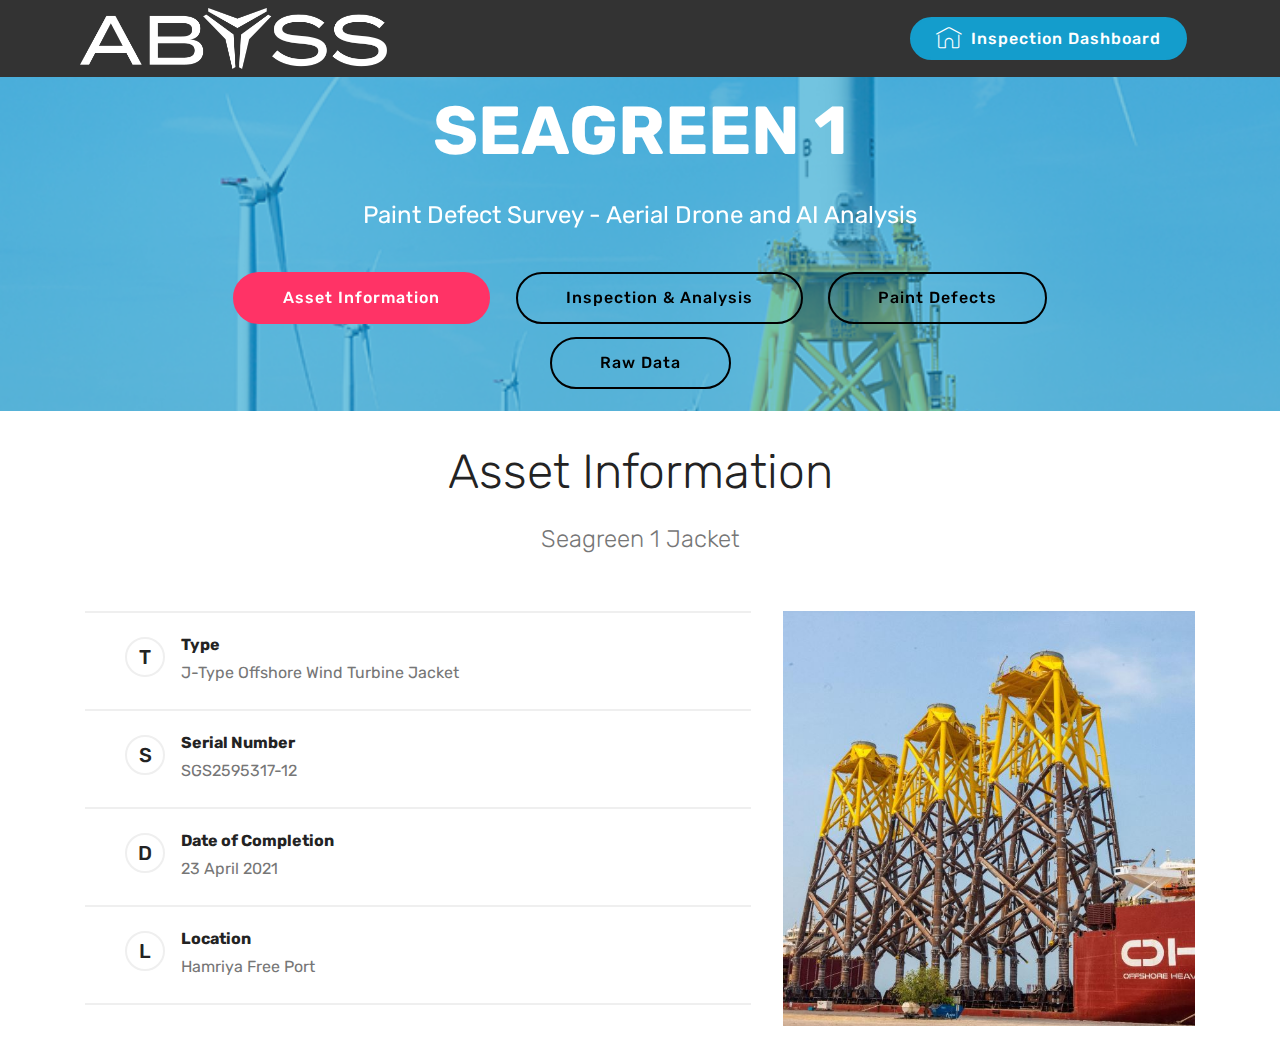
==== commit dd7e9193: "data section added" ====
--- a/page1.html
+++ b/page1.html
@@ -56,7 +56,7 @@
     </nav>
 </section>
 
-<section class="engine"><a href="https://mobirise.info/n">free simple site templates</a></section><section class="header1 cid-spYKDRXJM4 mbr-parallax-background" id="header16-4z">
+<section class="engine"><a href="https://mobirise.info/e">make your own website for free</a></section><section class="header1 cid-spYKDRXJM4 mbr-parallax-background" id="header16-4z">
 
     
 
@@ -70,7 +70,7 @@
                     SEAGREEN 1</h1>
                 
                 <p class="mbr-text pb-3 mbr-fonts-style display-5">Paint Defect Survey - Aerial Drone and AI Analysis</p>
-                <div class="mbr-section-btn"><a class="btn btn-md btn-secondary display-4" href="page1.html">Asset Information</a> <a class="btn btn-md btn-black-outline display-4" href="page2.html">Inspection &amp; Analysis</a> <a class="btn btn-md btn-black-outline display-4" href="page3.html">Paint Defects</a></div>
+                <div class="mbr-section-btn"><a class="btn btn-md btn-secondary display-4" href="page1.html">Asset Information</a> <a class="btn btn-md btn-black-outline display-4" href="page2.html">Inspection &amp; Analysis</a> <a class="btn btn-md btn-black-outline display-4" href="page3.html">Paint Defects</a> <a class="btn btn-md btn-black-outline display-4" href="page4.html">Raw Data</a></div>
             </div>
         </div>
     </div>
--- a/assets/mobirise/css/mbr-additional.css
+++ b/assets/mobirise/css/mbr-additional.css
@@ -2631,3 +2631,442 @@
   font-size: 60px;
   color: #777;
 }
+.cid-sq57kue7zN .navbar {
+  padding: .5rem 0;
+  background: #333333;
+  transition: none;
+  min-height: 77px;
+}
+.cid-sq57kue7zN .navbar-dropdown.bg-color.transparent.opened {
+  background: #333333;
+}
+.cid-sq57kue7zN a {
+  font-style: normal;
+}
+.cid-sq57kue7zN .nav-item span {
+  padding-right: 0.4em;
+  line-height: 0.5em;
+  vertical-align: text-bottom;
+  position: relative;
+  text-decoration: none;
+}
+.cid-sq57kue7zN .nav-item a {
+  display: -webkit-flex;
+  align-items: center;
+  justify-content: center;
+  padding: 0.7rem 0 !important;
+  margin: 0rem .65rem !important;
+  -webkit-align-items: center;
+  -webkit-justify-content: center;
+}
+.cid-sq57kue7zN .nav-item:focus,
+.cid-sq57kue7zN .nav-link:focus {
+  outline: none;
+}
+.cid-sq57kue7zN .btn {
+  padding: 0.4rem 1.5rem;
+  display: -webkit-inline-flex;
+  align-items: center;
+  -webkit-align-items: center;
+}
+.cid-sq57kue7zN .btn .mbr-iconfont {
+  font-size: 1.6rem;
+}
+.cid-sq57kue7zN .menu-logo {
+  margin-right: auto;
+}
+.cid-sq57kue7zN .menu-logo .navbar-brand {
+  display: flex;
+  margin-left: 5rem;
+  padding: 0;
+  transition: padding .2s;
+  min-height: 3.8rem;
+  -webkit-align-items: center;
+  align-items: center;
+}
+.cid-sq57kue7zN .menu-logo .navbar-brand .navbar-caption-wrap {
+  display: flex;
+  -webkit-align-items: center;
+  align-items: center;
+  word-break: break-word;
+  min-width: 7rem;
+  margin: .3rem 0;
+}
+.cid-sq57kue7zN .menu-logo .navbar-brand .navbar-caption-wrap .navbar-caption {
+  line-height: 1.2rem !important;
+  padding-right: 2rem;
+}
+.cid-sq57kue7zN .menu-logo .navbar-brand .navbar-logo {
+  font-size: 4rem;
+  transition: font-size 0.25s;
+}
+.cid-sq57kue7zN .menu-logo .navbar-brand .navbar-logo img {
+  display: flex;
+}
+.cid-sq57kue7zN .menu-logo .navbar-brand .navbar-logo .mbr-iconfont {
+  transition: font-size 0.25s;
+}
+.cid-sq57kue7zN .menu-logo .navbar-brand .navbar-logo a {
+  display: inline-flex;
+}
+.cid-sq57kue7zN .navbar-toggleable-sm .navbar-collapse {
+  justify-content: flex-end;
+  -webkit-justify-content: flex-end;
+  padding-right: 5rem;
+  width: auto;
+}
+.cid-sq57kue7zN .navbar-toggleable-sm .navbar-collapse .navbar-nav {
+  flex-wrap: wrap;
+  -webkit-flex-wrap: wrap;
+  padding-left: 0;
+}
+.cid-sq57kue7zN .navbar-toggleable-sm .navbar-collapse .navbar-nav .nav-item {
+  -webkit-align-self: center;
+  align-self: center;
+}
+.cid-sq57kue7zN .navbar-toggleable-sm .navbar-collapse .navbar-buttons {
+  padding-left: 0;
+  padding-bottom: 0;
+}
+.cid-sq57kue7zN .dropdown .dropdown-menu {
+  background: #333333;
+  visibility: hidden;
+  display: block;
+  position: absolute;
+  min-width: 5rem;
+  padding-top: 1.4rem;
+  padding-bottom: 1.4rem;
+  text-align: left;
+}
+.cid-sq57kue7zN .dropdown .dropdown-menu .dropdown-item {
+  width: auto;
+  padding: 0.235em 1.5385em 0.235em 1.5385em !important;
+}
+.cid-sq57kue7zN .dropdown .dropdown-menu .dropdown-item::after {
+  right: 0.5rem;
+}
+.cid-sq57kue7zN .dropdown .dropdown-menu .dropdown-submenu {
+  margin: 0;
+}
+.cid-sq57kue7zN .dropdown.open > .dropdown-menu {
+  visibility: visible;
+}
+.cid-sq57kue7zN .navbar-toggleable-sm.opened:after {
+  position: absolute;
+  width: 100vw;
+  height: 100vh;
+  content: '';
+  background-color: rgba(0, 0, 0, 0.1);
+  left: 0;
+  bottom: 0;
+  transform: translateY(100%);
+  -webkit-transform: translateY(100%);
+  z-index: 1000;
+}
+.cid-sq57kue7zN .navbar.navbar-short {
+  min-height: 60px;
+  transition: all .2s;
+}
+.cid-sq57kue7zN .navbar.navbar-short .navbar-toggler-right {
+  top: 20px;
+}
+.cid-sq57kue7zN .navbar.navbar-short .navbar-logo a {
+  font-size: 2.5rem !important;
+  line-height: 2.5rem;
+  transition: font-size 0.25s;
+}
+.cid-sq57kue7zN .navbar.navbar-short .navbar-logo a .mbr-iconfont {
+  font-size: 2.5rem !important;
+}
+.cid-sq57kue7zN .navbar.navbar-short .navbar-logo a img {
+  height: 3rem !important;
+}
+.cid-sq57kue7zN .navbar.navbar-short .navbar-brand {
+  min-height: 3rem;
+}
+.cid-sq57kue7zN button.navbar-toggler {
+  width: 31px;
+  height: 18px;
+  cursor: pointer;
+  transition: all .2s;
+  top: 1.5rem;
+  right: 1rem;
+}
+.cid-sq57kue7zN button.navbar-toggler:focus {
+  outline: none;
+}
+.cid-sq57kue7zN button.navbar-toggler .hamburger span {
+  position: absolute;
+  right: 0;
+  width: 30px;
+  height: 2px;
+  border-right: 5px;
+  background-color: #ffffff;
+}
+.cid-sq57kue7zN button.navbar-toggler .hamburger span:nth-child(1) {
+  top: 0;
+  transition: all .2s;
+}
+.cid-sq57kue7zN button.navbar-toggler .hamburger span:nth-child(2) {
+  top: 8px;
+  transition: all .15s;
+}
+.cid-sq57kue7zN button.navbar-toggler .hamburger span:nth-child(3) {
+  top: 8px;
+  transition: all .15s;
+}
+.cid-sq57kue7zN button.navbar-toggler .hamburger span:nth-child(4) {
+  top: 16px;
+  transition: all .2s;
+}
+.cid-sq57kue7zN nav.opened .hamburger span:nth-child(1) {
+  top: 8px;
+  width: 0;
+  opacity: 0;
+  right: 50%;
+  transition: all .2s;
+}
+.cid-sq57kue7zN nav.opened .hamburger span:nth-child(2) {
+  -webkit-transform: rotate(45deg);
+  transform: rotate(45deg);
+  transition: all .25s;
+}
+.cid-sq57kue7zN nav.opened .hamburger span:nth-child(3) {
+  -webkit-transform: rotate(-45deg);
+  transform: rotate(-45deg);
+  transition: all .25s;
+}
+.cid-sq57kue7zN nav.opened .hamburger span:nth-child(4) {
+  top: 8px;
+  width: 0;
+  opacity: 0;
+  right: 50%;
+  transition: all .2s;
+}
+.cid-sq57kue7zN .collapsed.navbar-expand {
+  flex-direction: column;
+  -webkit-flex-direction: column;
+}
+.cid-sq57kue7zN .collapsed .btn {
+  display: -webkit-flex;
+}
+.cid-sq57kue7zN .collapsed .navbar-collapse {
+  display: none !important;
+  padding-right: 0 !important;
+}
+.cid-sq57kue7zN .collapsed .navbar-collapse.collapsing,
+.cid-sq57kue7zN .collapsed .navbar-collapse.show {
+  display: block !important;
+}
+.cid-sq57kue7zN .collapsed .navbar-collapse.collapsing .navbar-nav,
+.cid-sq57kue7zN .collapsed .navbar-collapse.show .navbar-nav {
+  display: block;
+  text-align: center;
+}
+.cid-sq57kue7zN .collapsed .navbar-collapse.collapsing .navbar-nav .nav-item,
+.cid-sq57kue7zN .collapsed .navbar-collapse.show .navbar-nav .nav-item {
+  clear: both;
+}
+.cid-sq57kue7zN .collapsed .navbar-collapse.collapsing .navbar-buttons,
+.cid-sq57kue7zN .collapsed .navbar-collapse.show .navbar-buttons {
+  text-align: center;
+}
+.cid-sq57kue7zN .collapsed .navbar-collapse.collapsing .navbar-buttons:last-child,
+.cid-sq57kue7zN .collapsed .navbar-collapse.show .navbar-buttons:last-child {
+  margin-bottom: 1rem;
+}
+@media (min-width: 1024px) {
+  .cid-sq57kue7zN .collapsed:not(.navbar-short) .navbar-collapse {
+    max-height: calc(98.5vh - 3.8rem);
+  }
+}
+.cid-sq57kue7zN .collapsed button.navbar-toggler {
+  display: block;
+}
+.cid-sq57kue7zN .collapsed .navbar-brand {
+  margin-left: 1rem !important;
+}
+.cid-sq57kue7zN .collapsed .navbar-toggleable-sm {
+  flex-direction: column;
+  -webkit-flex-direction: column;
+}
+.cid-sq57kue7zN .collapsed .dropdown .dropdown-menu {
+  width: 100%;
+  text-align: center;
+  position: relative;
+  opacity: 0;
+  overflow: hidden;
+  display: block;
+  height: 0;
+  visibility: hidden;
+  padding: 0;
+  transition-duration: .5s;
+  transition-property: opacity,padding,height;
+}
+.cid-sq57kue7zN .collapsed .dropdown.open > .dropdown-menu {
+  position: relative;
+  opacity: 1;
+  height: auto;
+  padding: 1.4rem 0;
+  visibility: visible;
+}
+.cid-sq57kue7zN .collapsed .dropdown .dropdown-submenu {
+  left: 0;
+  text-align: center;
+  width: 100%;
+}
+.cid-sq57kue7zN .collapsed .dropdown .dropdown-toggle[data-toggle="dropdown-submenu"]::after {
+  margin-top: 0;
+  position: inherit;
+  right: 0;
+  top: 50%;
+  display: inline-block;
+  width: 0;
+  height: 0;
+  margin-left: .3em;
+  vertical-align: middle;
+  content: "";
+  border-top: .30em solid;
+  border-right: .30em solid transparent;
+  border-left: .30em solid transparent;
+}
+@media (max-width: 1023px) {
+  .cid-sq57kue7zN .navbar-expand {
+    flex-direction: column;
+    -webkit-flex-direction: column;
+  }
+  .cid-sq57kue7zN img {
+    height: 3.8rem !important;
+  }
+  .cid-sq57kue7zN .btn {
+    display: -webkit-flex;
+  }
+  .cid-sq57kue7zN button.navbar-toggler {
+    display: block;
+  }
+  .cid-sq57kue7zN .navbar-brand {
+    margin-left: 1rem !important;
+  }
+  .cid-sq57kue7zN .navbar-toggleable-sm {
+    flex-direction: column;
+    -webkit-flex-direction: column;
+  }
+  .cid-sq57kue7zN .navbar-collapse {
+    display: none !important;
+    padding-right: 0 !important;
+  }
+  .cid-sq57kue7zN .navbar-collapse.collapsing,
+  .cid-sq57kue7zN .navbar-collapse.show {
+    display: block !important;
+  }
+  .cid-sq57kue7zN .navbar-collapse.collapsing .navbar-nav,
+  .cid-sq57kue7zN .navbar-collapse.show .navbar-nav {
+    display: block;
+    text-align: center;
+  }
+  .cid-sq57kue7zN .navbar-collapse.collapsing .navbar-nav .nav-item,
+  .cid-sq57kue7zN .navbar-collapse.show .navbar-nav .nav-item {
+    clear: both;
+  }
+  .cid-sq57kue7zN .navbar-collapse.collapsing .navbar-buttons,
+  .cid-sq57kue7zN .navbar-collapse.show .navbar-buttons {
+    text-align: center;
+  }
+  .cid-sq57kue7zN .navbar-collapse.collapsing .navbar-buttons:last-child,
+  .cid-sq57kue7zN .navbar-collapse.show .navbar-buttons:last-child {
+    margin-bottom: 1rem;
+  }
+  .cid-sq57kue7zN .dropdown .dropdown-menu {
+    width: 100%;
+    text-align: center;
+    position: relative;
+    opacity: 0;
+    overflow: hidden;
+    display: block;
+    height: 0;
+    visibility: hidden;
+    padding: 0;
+    transition-duration: .5s;
+    transition-property: opacity,padding,height;
+  }
+  .cid-sq57kue7zN .dropdown.open > .dropdown-menu {
+    position: relative;
+    opacity: 1;
+    height: auto;
+    padding: 1.4rem 0;
+    visibility: visible;
+  }
+  .cid-sq57kue7zN .dropdown .dropdown-submenu {
+    left: 0;
+    text-align: center;
+    width: 100%;
+  }
+  .cid-sq57kue7zN .dropdown .dropdown-toggle[data-toggle="dropdown-submenu"]::after {
+    margin-top: 0;
+    position: inherit;
+    right: 0;
+    top: 50%;
+    display: inline-block;
+    width: 0;
+    height: 0;
+    margin-left: .3em;
+    vertical-align: middle;
+    content: "";
+    border-top: .30em solid;
+    border-right: .30em solid transparent;
+    border-left: .30em solid transparent;
+  }
+}
+@media (min-width: 767px) {
+  .cid-sq57kue7zN .menu-logo {
+    flex-shrink: 0;
+    -webkit-flex-shrink: 0;
+  }
+}
+.cid-sq57kue7zN .navbar-collapse {
+  flex-basis: auto;
+  -webkit-flex-basis: auto;
+}
+.cid-sq57kue7zN .nav-link:hover,
+.cid-sq57kue7zN .dropdown-item:hover {
+  color: #c1c1c1 !important;
+}
+.cid-sq57kuu0zH {
+  padding-top: 90px;
+  padding-bottom: 15px;
+  background-image: url("../../../assets/images/wind-farm.jpg");
+}
+.cid-sq57kuu0zH P {
+  color: #767676;
+}
+.cid-sq57kuu0zH H1 {
+  color: #ffffff;
+}
+.cid-sq57kuu0zH .mbr-text,
+.cid-sq57kuu0zH .mbr-section-btn {
+  color: #ffffff;
+}
+.cid-sq57kuPbZO {
+  padding-top: 30px;
+  padding-bottom: 0px;
+  background-color: #ffffff;
+}
+.cid-sq57kuPbZO P {
+  color: #767676;
+}
+.cid-sq57kuPbZO .mbr-text,
+.cid-sq57kuPbZO .mbr-section-btn {
+  color: #232323;
+}
+#custom-html-5h {
+  /* Type valid CSS here */
+}
+#custom-html-5h div {
+  padding: 80px 0;
+  color: #777;
+  text-align: center;
+}
+#custom-html-5h p {
+  font-size: 60px;
+  color: #777;
+}
--- a/assets/mobirise/css/mbr-additional.css
+++ b/assets/mobirise/css/mbr-additional.css
@@ -2631,3 +2631,442 @@
   font-size: 60px;
   color: #777;
 }
+.cid-sq57kue7zN .navbar {
+  padding: .5rem 0;
+  background: #333333;
+  transition: none;
+  min-height: 77px;
+}
+.cid-sq57kue7zN .navbar-dropdown.bg-color.transparent.opened {
+  background: #333333;
+}
+.cid-sq57kue7zN a {
+  font-style: normal;
+}
+.cid-sq57kue7zN .nav-item span {
+  padding-right: 0.4em;
+  line-height: 0.5em;
+  vertical-align: text-bottom;
+  position: relative;
+  text-decoration: none;
+}
+.cid-sq57kue7zN .nav-item a {
+  display: -webkit-flex;
+  align-items: center;
+  justify-content: center;
+  padding: 0.7rem 0 !important;
+  margin: 0rem .65rem !important;
+  -webkit-align-items: center;
+  -webkit-justify-content: center;
+}
+.cid-sq57kue7zN .nav-item:focus,
+.cid-sq57kue7zN .nav-link:focus {
+  outline: none;
+}
+.cid-sq57kue7zN .btn {
+  padding: 0.4rem 1.5rem;
+  display: -webkit-inline-flex;
+  align-items: center;
+  -webkit-align-items: center;
+}
+.cid-sq57kue7zN .btn .mbr-iconfont {
+  font-size: 1.6rem;
+}
+.cid-sq57kue7zN .menu-logo {
+  margin-right: auto;
+}
+.cid-sq57kue7zN .menu-logo .navbar-brand {
+  display: flex;
+  margin-left: 5rem;
+  padding: 0;
+  transition: padding .2s;
+  min-height: 3.8rem;
+  -webkit-align-items: center;
+  align-items: center;
+}
+.cid-sq57kue7zN .menu-logo .navbar-brand .navbar-caption-wrap {
+  display: flex;
+  -webkit-align-items: center;
+  align-items: center;
+  word-break: break-word;
+  min-width: 7rem;
+  margin: .3rem 0;
+}
+.cid-sq57kue7zN .menu-logo .navbar-brand .navbar-caption-wrap .navbar-caption {
+  line-height: 1.2rem !important;
+  padding-right: 2rem;
+}
+.cid-sq57kue7zN .menu-logo .navbar-brand .navbar-logo {
+  font-size: 4rem;
+  transition: font-size 0.25s;
+}
+.cid-sq57kue7zN .menu-logo .navbar-brand .navbar-logo img {
+  display: flex;
+}
+.cid-sq57kue7zN .menu-logo .navbar-brand .navbar-logo .mbr-iconfont {
+  transition: font-size 0.25s;
+}
+.cid-sq57kue7zN .menu-logo .navbar-brand .navbar-logo a {
+  display: inline-flex;
+}
+.cid-sq57kue7zN .navbar-toggleable-sm .navbar-collapse {
+  justify-content: flex-end;
+  -webkit-justify-content: flex-end;
+  padding-right: 5rem;
+  width: auto;
+}
+.cid-sq57kue7zN .navbar-toggleable-sm .navbar-collapse .navbar-nav {
+  flex-wrap: wrap;
+  -webkit-flex-wrap: wrap;
+  padding-left: 0;
+}
+.cid-sq57kue7zN .navbar-toggleable-sm .navbar-collapse .navbar-nav .nav-item {
+  -webkit-align-self: center;
+  align-self: center;
+}
+.cid-sq57kue7zN .navbar-toggleable-sm .navbar-collapse .navbar-buttons {
+  padding-left: 0;
+  padding-bottom: 0;
+}
+.cid-sq57kue7zN .dropdown .dropdown-menu {
+  background: #333333;
+  visibility: hidden;
+  display: block;
+  position: absolute;
+  min-width: 5rem;
+  padding-top: 1.4rem;
+  padding-bottom: 1.4rem;
+  text-align: left;
+}
+.cid-sq57kue7zN .dropdown .dropdown-menu .dropdown-item {
+  width: auto;
+  padding: 0.235em 1.5385em 0.235em 1.5385em !important;
+}
+.cid-sq57kue7zN .dropdown .dropdown-menu .dropdown-item::after {
+  right: 0.5rem;
+}
+.cid-sq57kue7zN .dropdown .dropdown-menu .dropdown-submenu {
+  margin: 0;
+}
+.cid-sq57kue7zN .dropdown.open > .dropdown-menu {
+  visibility: visible;
+}
+.cid-sq57kue7zN .navbar-toggleable-sm.opened:after {
+  position: absolute;
+  width: 100vw;
+  height: 100vh;
+  content: '';
+  background-color: rgba(0, 0, 0, 0.1);
+  left: 0;
+  bottom: 0;
+  transform: translateY(100%);
+  -webkit-transform: translateY(100%);
+  z-index: 1000;
+}
+.cid-sq57kue7zN .navbar.navbar-short {
+  min-height: 60px;
+  transition: all .2s;
+}
+.cid-sq57kue7zN .navbar.navbar-short .navbar-toggler-right {
+  top: 20px;
+}
+.cid-sq57kue7zN .navbar.navbar-short .navbar-logo a {
+  font-size: 2.5rem !important;
+  line-height: 2.5rem;
+  transition: font-size 0.25s;
+}
+.cid-sq57kue7zN .navbar.navbar-short .navbar-logo a .mbr-iconfont {
+  font-size: 2.5rem !important;
+}
+.cid-sq57kue7zN .navbar.navbar-short .navbar-logo a img {
+  height: 3rem !important;
+}
+.cid-sq57kue7zN .navbar.navbar-short .navbar-brand {
+  min-height: 3rem;
+}
+.cid-sq57kue7zN button.navbar-toggler {
+  width: 31px;
+  height: 18px;
+  cursor: pointer;
+  transition: all .2s;
+  top: 1.5rem;
+  right: 1rem;
+}
+.cid-sq57kue7zN button.navbar-toggler:focus {
+  outline: none;
+}
+.cid-sq57kue7zN button.navbar-toggler .hamburger span {
+  position: absolute;
+  right: 0;
+  width: 30px;
+  height: 2px;
+  border-right: 5px;
+  background-color: #ffffff;
+}
+.cid-sq57kue7zN button.navbar-toggler .hamburger span:nth-child(1) {
+  top: 0;
+  transition: all .2s;
+}
+.cid-sq57kue7zN button.navbar-toggler .hamburger span:nth-child(2) {
+  top: 8px;
+  transition: all .15s;
+}
+.cid-sq57kue7zN button.navbar-toggler .hamburger span:nth-child(3) {
+  top: 8px;
+  transition: all .15s;
+}
+.cid-sq57kue7zN button.navbar-toggler .hamburger span:nth-child(4) {
+  top: 16px;
+  transition: all .2s;
+}
+.cid-sq57kue7zN nav.opened .hamburger span:nth-child(1) {
+  top: 8px;
+  width: 0;
+  opacity: 0;
+  right: 50%;
+  transition: all .2s;
+}
+.cid-sq57kue7zN nav.opened .hamburger span:nth-child(2) {
+  -webkit-transform: rotate(45deg);
+  transform: rotate(45deg);
+  transition: all .25s;
+}
+.cid-sq57kue7zN nav.opened .hamburger span:nth-child(3) {
+  -webkit-transform: rotate(-45deg);
+  transform: rotate(-45deg);
+  transition: all .25s;
+}
+.cid-sq57kue7zN nav.opened .hamburger span:nth-child(4) {
+  top: 8px;
+  width: 0;
+  opacity: 0;
+  right: 50%;
+  transition: all .2s;
+}
+.cid-sq57kue7zN .collapsed.navbar-expand {
+  flex-direction: column;
+  -webkit-flex-direction: column;
+}
+.cid-sq57kue7zN .collapsed .btn {
+  display: -webkit-flex;
+}
+.cid-sq57kue7zN .collapsed .navbar-collapse {
+  display: none !important;
+  padding-right: 0 !important;
+}
+.cid-sq57kue7zN .collapsed .navbar-collapse.collapsing,
+.cid-sq57kue7zN .collapsed .navbar-collapse.show {
+  display: block !important;
+}
+.cid-sq57kue7zN .collapsed .navbar-collapse.collapsing .navbar-nav,
+.cid-sq57kue7zN .collapsed .navbar-collapse.show .navbar-nav {
+  display: block;
+  text-align: center;
+}
+.cid-sq57kue7zN .collapsed .navbar-collapse.collapsing .navbar-nav .nav-item,
+.cid-sq57kue7zN .collapsed .navbar-collapse.show .navbar-nav .nav-item {
+  clear: both;
+}
+.cid-sq57kue7zN .collapsed .navbar-collapse.collapsing .navbar-buttons,
+.cid-sq57kue7zN .collapsed .navbar-collapse.show .navbar-buttons {
+  text-align: center;
+}
+.cid-sq57kue7zN .collapsed .navbar-collapse.collapsing .navbar-buttons:last-child,
+.cid-sq57kue7zN .collapsed .navbar-collapse.show .navbar-buttons:last-child {
+  margin-bottom: 1rem;
+}
+@media (min-width: 1024px) {
+  .cid-sq57kue7zN .collapsed:not(.navbar-short) .navbar-collapse {
+    max-height: calc(98.5vh - 3.8rem);
+  }
+}
+.cid-sq57kue7zN .collapsed button.navbar-toggler {
+  display: block;
+}
+.cid-sq57kue7zN .collapsed .navbar-brand {
+  margin-left: 1rem !important;
+}
+.cid-sq57kue7zN .collapsed .navbar-toggleable-sm {
+  flex-direction: column;
+  -webkit-flex-direction: column;
+}
+.cid-sq57kue7zN .collapsed .dropdown .dropdown-menu {
+  width: 100%;
+  text-align: center;
+  position: relative;
+  opacity: 0;
+  overflow: hidden;
+  display: block;
+  height: 0;
+  visibility: hidden;
+  padding: 0;
+  transition-duration: .5s;
+  transition-property: opacity,padding,height;
+}
+.cid-sq57kue7zN .collapsed .dropdown.open > .dropdown-menu {
+  position: relative;
+  opacity: 1;
+  height: auto;
+  padding: 1.4rem 0;
+  visibility: visible;
+}
+.cid-sq57kue7zN .collapsed .dropdown .dropdown-submenu {
+  left: 0;
+  text-align: center;
+  width: 100%;
+}
+.cid-sq57kue7zN .collapsed .dropdown .dropdown-toggle[data-toggle="dropdown-submenu"]::after {
+  margin-top: 0;
+  position: inherit;
+  right: 0;
+  top: 50%;
+  display: inline-block;
+  width: 0;
+  height: 0;
+  margin-left: .3em;
+  vertical-align: middle;
+  content: "";
+  border-top: .30em solid;
+  border-right: .30em solid transparent;
+  border-left: .30em solid transparent;
+}
+@media (max-width: 1023px) {
+  .cid-sq57kue7zN .navbar-expand {
+    flex-direction: column;
+    -webkit-flex-direction: column;
+  }
+  .cid-sq57kue7zN img {
+    height: 3.8rem !important;
+  }
+  .cid-sq57kue7zN .btn {
+    display: -webkit-flex;
+  }
+  .cid-sq57kue7zN button.navbar-toggler {
+    display: block;
+  }
+  .cid-sq57kue7zN .navbar-brand {
+    margin-left: 1rem !important;
+  }
+  .cid-sq57kue7zN .navbar-toggleable-sm {
+    flex-direction: column;
+    -webkit-flex-direction: column;
+  }
+  .cid-sq57kue7zN .navbar-collapse {
+    display: none !important;
+    padding-right: 0 !important;
+  }
+  .cid-sq57kue7zN .navbar-collapse.collapsing,
+  .cid-sq57kue7zN .navbar-collapse.show {
+    display: block !important;
+  }
+  .cid-sq57kue7zN .navbar-collapse.collapsing .navbar-nav,
+  .cid-sq57kue7zN .navbar-collapse.show .navbar-nav {
+    display: block;
+    text-align: center;
+  }
+  .cid-sq57kue7zN .navbar-collapse.collapsing .navbar-nav .nav-item,
+  .cid-sq57kue7zN .navbar-collapse.show .navbar-nav .nav-item {
+    clear: both;
+  }
+  .cid-sq57kue7zN .navbar-collapse.collapsing .navbar-buttons,
+  .cid-sq57kue7zN .navbar-collapse.show .navbar-buttons {
+    text-align: center;
+  }
+  .cid-sq57kue7zN .navbar-collapse.collapsing .navbar-buttons:last-child,
+  .cid-sq57kue7zN .navbar-collapse.show .navbar-buttons:last-child {
+    margin-bottom: 1rem;
+  }
+  .cid-sq57kue7zN .dropdown .dropdown-menu {
+    width: 100%;
+    text-align: center;
+    position: relative;
+    opacity: 0;
+    overflow: hidden;
+    display: block;
+    height: 0;
+    visibility: hidden;
+    padding: 0;
+    transition-duration: .5s;
+    transition-property: opacity,padding,height;
+  }
+  .cid-sq57kue7zN .dropdown.open > .dropdown-menu {
+    position: relative;
+    opacity: 1;
+    height: auto;
+    padding: 1.4rem 0;
+    visibility: visible;
+  }
+  .cid-sq57kue7zN .dropdown .dropdown-submenu {
+    left: 0;
+    text-align: center;
+    width: 100%;
+  }
+  .cid-sq57kue7zN .dropdown .dropdown-toggle[data-toggle="dropdown-submenu"]::after {
+    margin-top: 0;
+    position: inherit;
+    right: 0;
+    top: 50%;
+    display: inline-block;
+    width: 0;
+    height: 0;
+    margin-left: .3em;
+    vertical-align: middle;
+    content: "";
+    border-top: .30em solid;
+    border-right: .30em solid transparent;
+    border-left: .30em solid transparent;
+  }
+}
+@media (min-width: 767px) {
+  .cid-sq57kue7zN .menu-logo {
+    flex-shrink: 0;
+    -webkit-flex-shrink: 0;
+  }
+}
+.cid-sq57kue7zN .navbar-collapse {
+  flex-basis: auto;
+  -webkit-flex-basis: auto;
+}
+.cid-sq57kue7zN .nav-link:hover,
+.cid-sq57kue7zN .dropdown-item:hover {
+  color: #c1c1c1 !important;
+}
+.cid-sq57kuu0zH {
+  padding-top: 90px;
+  padding-bottom: 15px;
+  background-image: url("../../../assets/images/wind-farm.jpg");
+}
+.cid-sq57kuu0zH P {
+  color: #767676;
+}
+.cid-sq57kuu0zH H1 {
+  color: #ffffff;
+}
+.cid-sq57kuu0zH .mbr-text,
+.cid-sq57kuu0zH .mbr-section-btn {
+  color: #ffffff;
+}
+.cid-sq57kuPbZO {
+  padding-top: 30px;
+  padding-bottom: 0px;
+  background-color: #ffffff;
+}
+.cid-sq57kuPbZO P {
+  color: #767676;
+}
+.cid-sq57kuPbZO .mbr-text,
+.cid-sq57kuPbZO .mbr-section-btn {
+  color: #232323;
+}
+#custom-html-5h {
+  /* Type valid CSS here */
+}
+#custom-html-5h div {
+  padding: 80px 0;
+  color: #777;
+  text-align: center;
+}
+#custom-html-5h p {
+  font-size: 60px;
+  color: #777;
+}
